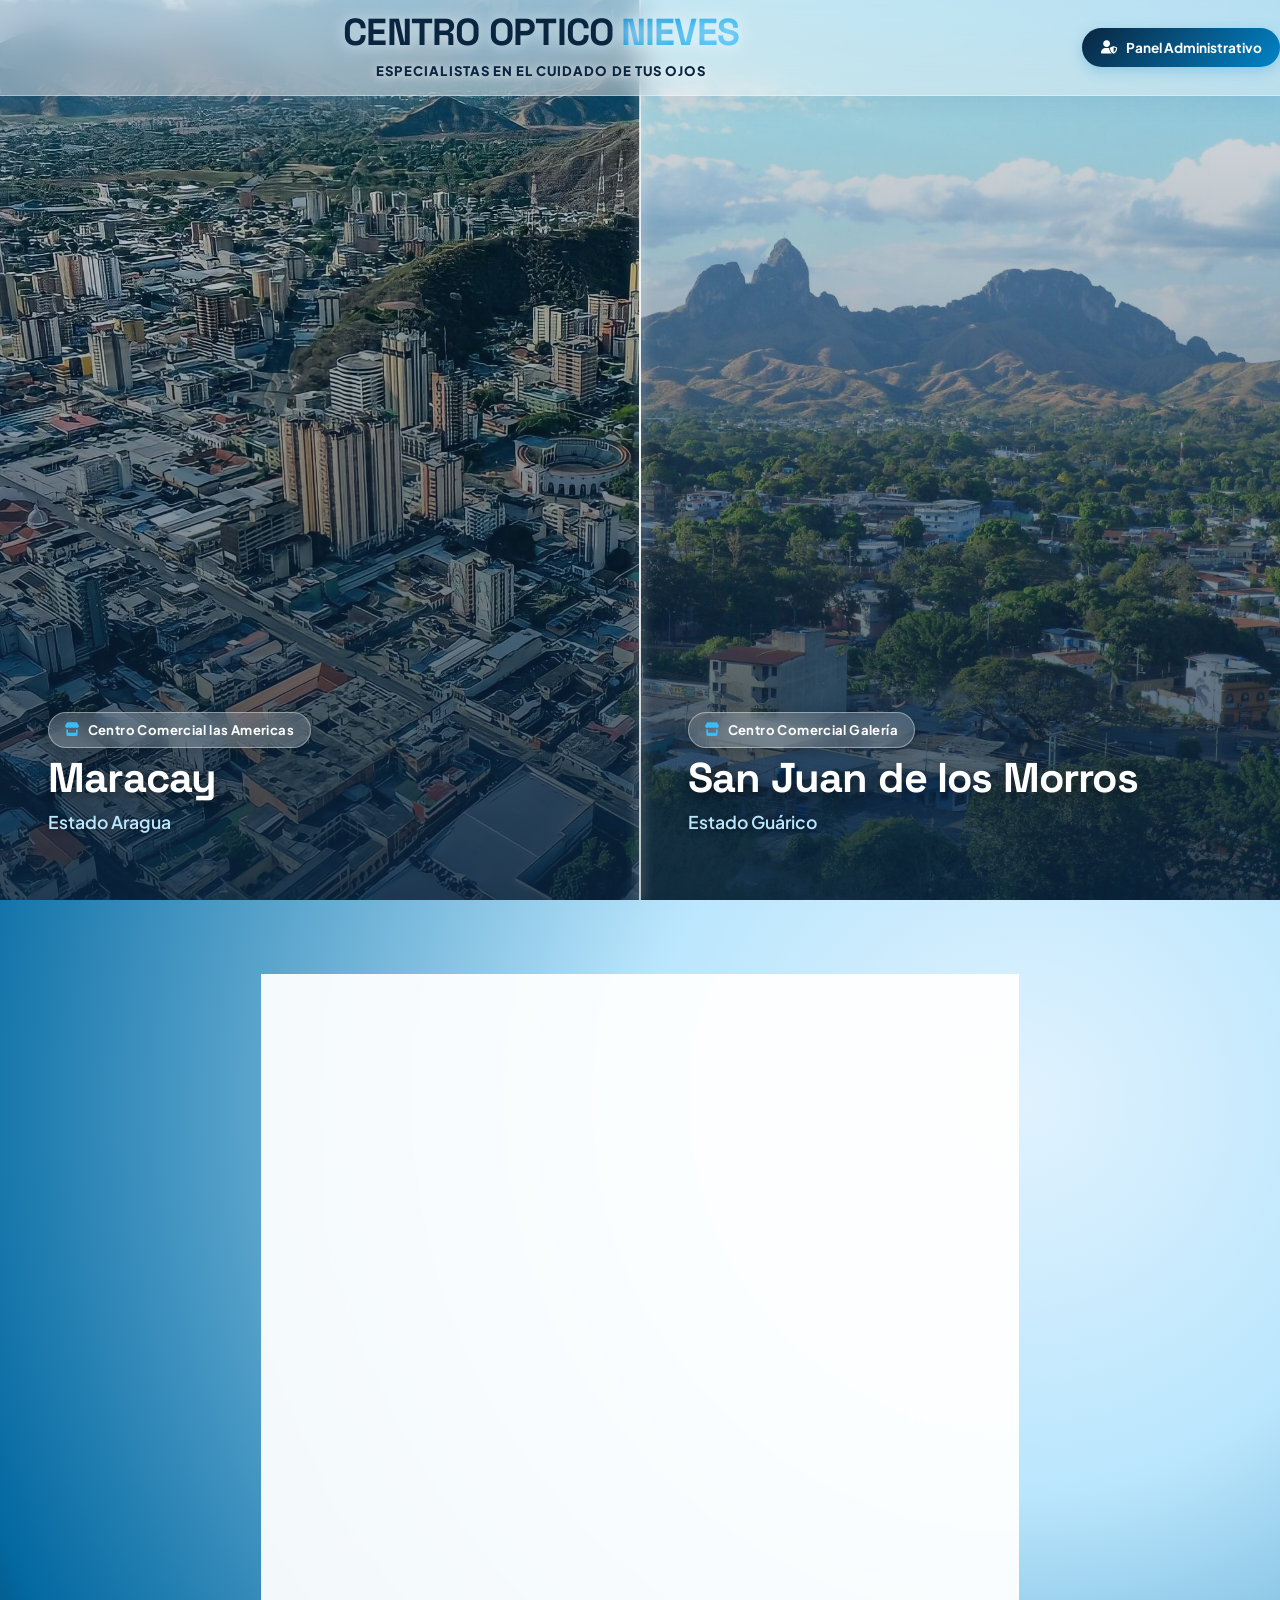
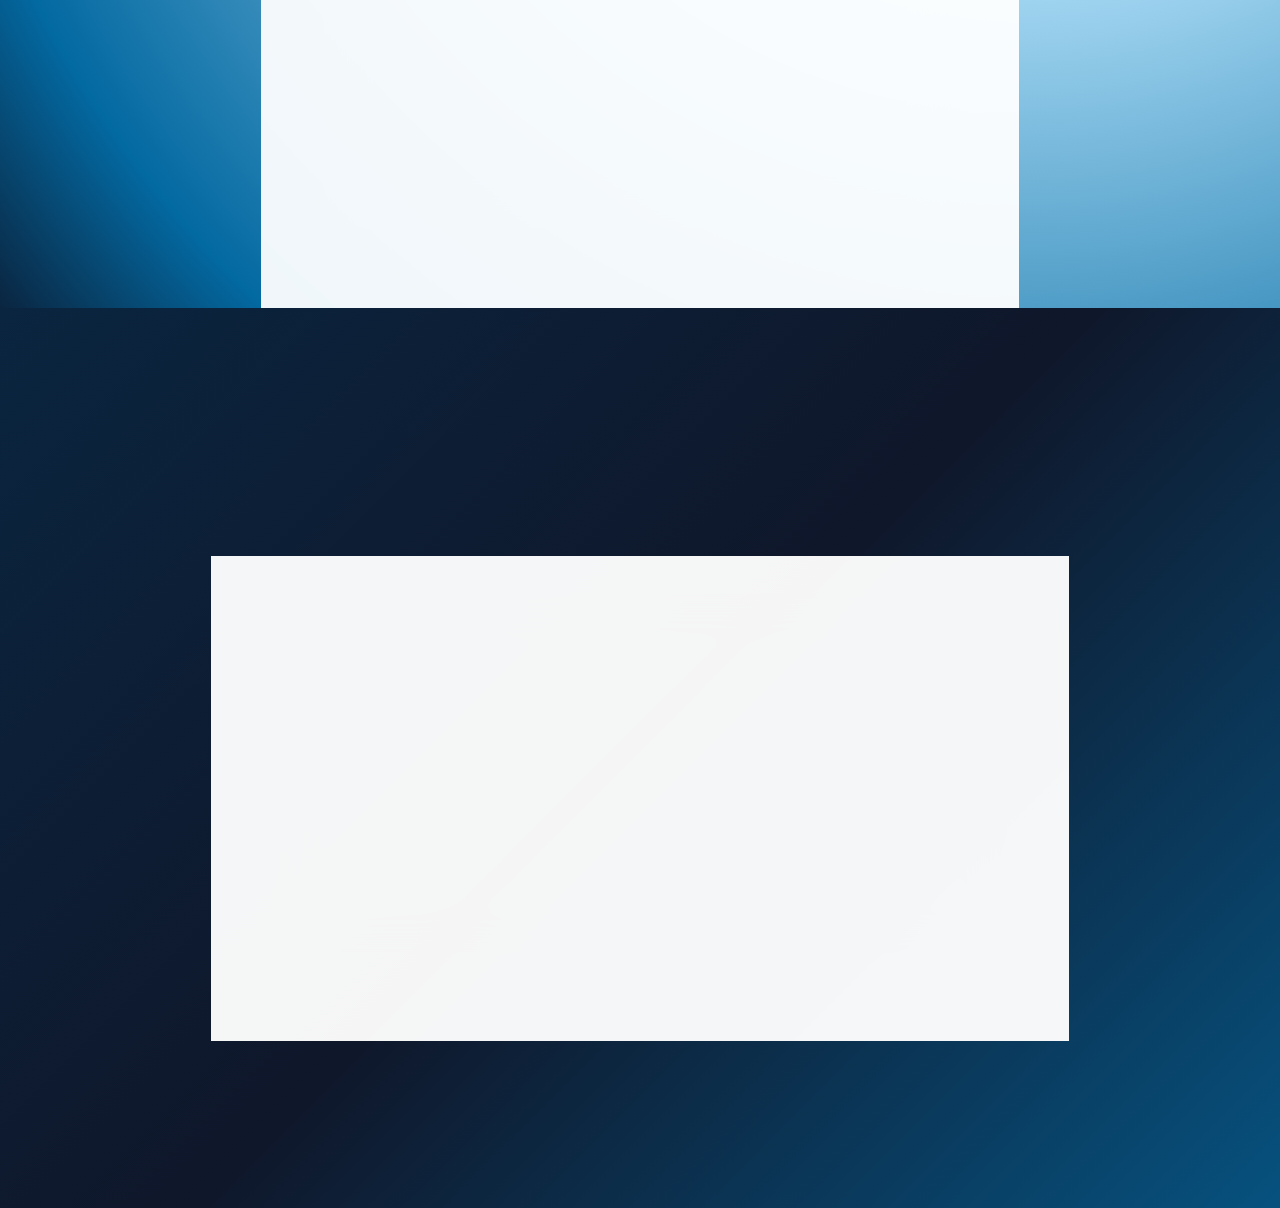
==== index.html @ d5003329 "Add files via upload" ====
<!DOCTYPE html>
<html lang="es">
<head>
    <meta charset="UTF-8">
    <meta name="viewport" content="width=device-width, initial-scale=1.0">
    <title>Centro Óptico Nieves | Especialistas en el Cuidado de tus Ojos</title>
    <!-- Favicon -->
    <link rel="icon" href="data:image/svg+xml,<svg xmlns=%22http://www.w3.org/2000/svg%22 viewBox=%220 0 24 24%22 fill=%22%230284C7%22><path d=%22M12 4.5C7 4.5 2.73 7.61 1 12c1.73 4.39 6 7.5 11 7.5s9.27-3.11 11-7.5c-1.73-4.39-6-7.5-11-7.5zM12 17c-2.76 0-5-2.24-5-5s2.24-5 5-5 5 2.24 5 5-2.24 5-5 5zm0-8c-1.66 0-3 1.34-3 3s1.34 3 3 3 3-1.34 3-3-1.34-3-3-3z%22/></svg>">
    <!-- Google Fonts: Plus Jakarta Sans & Space Grotesk -->
    <link rel="preconnect" href="https://fonts.googleapis.com">
    <link rel="preconnect" href="https://fonts.gstatic.com" crossorigin>
    <link href="https://fonts.googleapis.com/css2?family=Plus+Jakarta+Sans:wght@300;400;500;600;700;800&family=Space+Grotesk:wght@600;700&display=swap" rel="stylesheet">
    <!-- Font Awesome Icons -->
    <link rel="stylesheet" href="https://cdnjs.cloudflare.com/ajax/libs/font-awesome/6.4.0/css/all.min.css">
    <!-- Custom Styles -->
    <link rel="stylesheet" href="css/styles.css">
</head>
<body>

    <!-- ==========================================================================
         BARRA DE NAVEGACIÓN (LOGO Y ACCESO AL SISTEMA)
         ========================================================================== -->
    <header class="main-header">
        <div class="container nav-wrapper" style="display: flex; justify-content: space-between; align-items: center;">
            <a href="index.html" class="logo-brand">
                <div class="logo-text">
                    <h1 class="logo-title-friendly">CENTRO OPTICO <span class="brand-accent">NIEVES</span></h1>
                    <span class="logo-subtitle">Especialistas en el Cuidado de tus Ojos</span>
                </div>
            </a>
            <div class="nav-admin-access">
                <a href="admin.html" class="btn-admin-header" title="Ingresar al Panel de Gestión Administrativa">
                    <i class="fa-solid fa-user-shield"></i>
                    <span>Panel Administrativo</span>
                </a>
            </div>
        </div>
    </header>

    <!-- ==========================================================================
         PÁGINA 1: FONDO DUAL DE SEDES (MARACAY & SAN JUAN DE LOS MORROS)
         ========================================================================== -->
    <main class="main-content">
        <!-- ==========================================================================
             PÁGINA 1: FONDO DUAL DE SEDES (MARACAY & SAN JUAN DE LOS MORROS)
             ========================================================================== -->
        <section id="page-1" class="page-section hero-dual-section">
            <div class="dual-bg-container">
                <!-- Panel Maracay -->
                <div class="city-panel city-maracay">
                    <div class="city-bg-image" style="background-image: url('images/MRCY.jpg');"></div>
                    <div class="city-color-mood mood-maracay"></div>
                    <div class="city-overlay"></div>
                    <div class="city-info">
                        <span class="city-badge">
                            <i class="fa-solid fa-store"></i> Centro Comercial las Americas
                        </span>
                        <h2 class="city-name">Maracay</h2>
                        <span class="city-state">Estado Aragua</span>
                    </div>
                </div>

                <!-- Divisor Central (Línea pura sin icono) -->
                <div class="dual-divider">
                    <div class="divider-line"></div>
                </div>

                <!-- Panel San Juan de los Morros -->
                <div class="city-panel city-sanjuan">
                    <div class="city-bg-image" style="background-image: url('images/SJM.jpeg');"></div>
                    <div class="city-color-mood mood-sanjuan"></div>
                    <div class="city-overlay"></div>
                    <div class="city-info">
                        <span class="city-badge">
                            <i class="fa-solid fa-store"></i> Centro Comercial Galería
                        </span>
                        <h2 class="city-name">San Juan de los Morros</h2>
                        <span class="city-state">Estado Guárico</span>
                    </div>
                </div>
            </div>
        </section>

        <!-- ==========================================================================
             PÁGINA 2: CASILLA PARA AGENDAR CITA (ARAGUA & GUÁRICO)
             ========================================================================== -->
        <section id="page-2" class="page-section booking-page-section">
            <div class="container booking-container">
                <div class="booking-card-modern">
                    <div class="booking-card-header">
                        <span class="badge-tag badge-blue">
                            <i class="fa-solid fa-calendar-check"></i> Cita oftalmológica
                        </span>
                        <h2>Agenda tu Cita en el centro el Óptico Nieves</h2>
                        <p>Complete sus datos para registrar su atención personalizada.</p>
                    </div>

                    <form id="simpleBookingForm" class="simple-booking-form">
                        <div class="form-grid-simple">
                            <!-- Nombre y Apellido -->
                            <div class="form-group-item">
                                <label for="fullName" class="form-label">
                                    Nombre y Apellido
                                </label>
                                <input type="text" id="fullName" name="fullName" class="form-control-simple" placeholder="Ej: Carlos Mendoza" required>
                            </div>

                            <!-- Cédula de Identidad -->
                            <div class="form-group-item">
                                <label for="idNumber" class="form-label">
                                    Cédula de Identidad
                                </label>
                                <div class="input-cedula-wrapper">
                                    <select id="idPrefix" name="idPrefix" class="form-select-prefix">
                                        <option value="V-">V-</option>
                                        <option value="E-">E-</option>
                                    </select>
                                    <input type="text" id="idNumber" name="idNumber" class="form-control-simple" placeholder="Ej: 21.345.678" required>
                                </div>
                            </div>

                            <!-- Teléfono / WhatsApp -->
                            <div class="form-group-item">
                                <label for="phoneNumber" class="form-label">
                                    Número Telefónico / WhatsApp
                                </label>
                                <input type="tel" id="phoneNumber" name="phoneNumber" class="form-control-simple" placeholder="Ej: 0412-1234567" required>
                            </div>

                            <!-- Estado (Solo Aragua y Guárico) -->
                            <div class="form-group-item">
                                <label for="stateSelectSimple" class="form-label">
                                    Estado
                                </label>
                                <select id="stateSelectSimple" name="state" class="form-select-simple" required>
                                    <option value="" disabled selected>-- Seleccione el Estado --</option>
                                    <option value="Aragua">Aragua (CC Las Américas - Maracay)</option>
                                    <option value="Guarico">Guárico (CC Galería - San Juan de los Morros)</option>
                                </select>
                            </div>

                            <!-- Botón de Envío -->
                            <div class="form-group-full" style="margin-top: 1rem; text-align: center;">
                                <button type="submit" class="btn btn-booking-submit">
                                    Confirmar Cita
                                </button>
                            </div>
                        </div>
                    </form>
                </div>
            </div>
        </section>

        <!-- ==========================================================================
             PÁGINA 3: CONSULTA Y RASTREO DE ESTATUS DE LENTES
             ========================================================================== -->
        <section id="page-3" class="page-section tracker-page-section">
            <div class="container tracker-container">
                <div class="tracker-card-modern">
                    <div class="tracker-card-header">
                        <span class="badge-tag badge-blue">
                            <i class="fa-solid fa-glasses"></i> Laboratorio Óptico
                        </span>
                        <h2>Estatus de tus Lentes</h2>
                        <p>Ingresa tu número de cédula para consultar en tiempo real la fase de elaboración técnica y fecha de retiro en tienda.</p>
                    </div>

                    <form id="lensTrackerForm" class="lens-tracker-form">
                        <div class="tracker-search-bar">
                            <div class="input-cedula-wrapper" style="flex: 1;">
                                <select id="searchCedulaPrefix" class="form-select-prefix">
                                    <option value="V-">V-</option>
                                    <option value="E-">E-</option>
                                </select>
                                <input type="text" id="searchCedulaNumber" class="form-control-simple" placeholder="Número de Cédula (Ej: 19.452.880)" required>
                            </div>
                            <button type="submit" class="btn btn-tracker-submit">
                                <i class="fa-solid fa-magnifying-glass"></i> Consultar Estatus
                            </button>
                        </div>
                    </form>

                    <!-- Resultado de la Búsqueda -->
                    <div id="trackerResultBox" class="tracker-result-box" style="display: none;">
                        <!-- Contenido dinámico renderizado por JS -->
                    </div>
                </div>
            </div>
        </section>
    </main>

    <!-- Scripts -->
    <script src="js/venezuela-data.js"></script>
    <script src="js/products-data.js"></script>
    <script src="js/storage.js"></script>
    <script src="js/main.js"></script>
</body>
</html>
---- css/styles.css ----
/* ==========================================================================
   ÓPTICA NIEVE - SISTEMA INTEGRAL DE GESTIÓN Y AGENDAMIENTO
   Paleta: Blanco (#FFFFFF), Azul Oscuro (#0A2540), Azul Claro (#0284C7 / #38BDF8)
   ========================================================================== */

@import url('https://fonts.googleapis.com/css2?family=Plus+Jakarta+Sans:ital,wght@0,300;0,400;0,500;0,600;0,700;0,800;1,400&family=Space+Grotesk:wght@600;700&display=swap');

:root {
    /* Paleta Principal Solicitada */
    --color-primary-dark: #0A2540;     /* Azul Oscuro Principal */
    --color-primary-navy: #0F172A;     /* Navy Profundo */
    --color-primary-blue: #0284C7;     /* Azul Óptico / Corporativo */
    --color-primary-light: #38BDF8;    /* Azul Claro Acento */
    --color-sky-tint: #E0F2FE;         /* Azul Claro Fondo Suave */
    --color-sky-subtle: #F0F9FF;       /* Blanco Azulado */
    
    /* Neutros */
    --color-white: #FFFFFF;
    --color-gray-50: #F8FAFC;
    --color-gray-100: #F1F5F9;
    --color-gray-200: #E2E8F0;
    --color-gray-300: #CBD5E1;
    --color-gray-500: #64748B;
    --color-gray-700: #334155;
    --color-gray-900: #0F172A;
    
    /* Estados y Contabilidad */
    --color-success: #10B981;
    --color-success-bg: #ECFDF5;
    --color-warning: #F59E0B;
    --color-warning-bg: #FFFBEB;
    --color-danger: #EF4444;
    --color-danger-bg: #FEF2F2;
    --color-info: #0284C7;

    /* Sombras & Efectos */
    --shadow-sm: 0 1px 2px 0 rgba(10, 37, 64, 0.05);
    --shadow-md: 0 4px 12px -1px rgba(10, 37, 64, 0.08), 0 2px 4px -1px rgba(10, 37, 64, 0.04);
    --shadow-lg: 0 12px 30px -4px rgba(10, 37, 64, 0.12), 0 4px 12px -2px rgba(10, 37, 64, 0.06);
    --shadow-xl: 0 20px 45px -8px rgba(10, 37, 64, 0.18);
    --shadow-glow: 0 0 25px rgba(56, 189, 248, 0.35);

    /* Bordes y Transiciones */
    --radius-sm: 8px;
    --radius-md: 14px;
    --radius-lg: 20px;
    --radius-full: 9999px;
    --transition: all 0.25s cubic-bezier(0.4, 0, 0.2, 1);
}

/* Reset y Base */
*, *::before, *::after {
    box-sizing: border-box;
    margin: 0;
    padding: 0;
}

html {
    scroll-behavior: smooth;
    font-size: 16px;
}

body {
    font-family: 'Plus Jakarta Sans', sans-serif;
    background-color: var(--color-gray-50);
    color: var(--color-gray-900);
    line-height: 1.6;
    overflow-x: hidden;
    -webkit-font-smoothing: antialiased;
}

h1, h2, h3, h4, .brand-font {
    font-family: 'Plus Jakarta Sans', sans-serif;
    color: var(--color-primary-dark);
    font-weight: 700;
    letter-spacing: -0.02em;
}

/* ==========================================================================
   UTILIDADES & COMPONENTES REUTILIZABLES
   ========================================================================== */
.container {
    width: 100%;
    max-width: 1280px;
    margin: 0 auto;
    padding: 0 1.5rem;
}

.text-gradient {
    background: linear-gradient(135deg, var(--color-primary-dark) 0%, var(--color-primary-blue) 60%, var(--color-primary-light) 100%);
    -webkit-background-clip: text;
    -webkit-text-fill-color: transparent;
}

.badge-tag {
    display: inline-flex;
    align-items: center;
    gap: 0.35rem;
    padding: 0.35rem 0.85rem;
    border-radius: var(--radius-full);
    font-size: 0.8rem;
    font-weight: 600;
    text-transform: uppercase;
    letter-spacing: 0.04em;
}

.badge-blue {
    background-color: var(--color-sky-tint);
    color: var(--color-primary-blue);
    border: 1px solid rgba(56, 189, 248, 0.3);
}

.badge-success {
    background-color: var(--color-success-bg);
    color: var(--color-success);
    border: 1px solid rgba(16, 185, 129, 0.3);
}

.badge-warning {
    background-color: var(--color-warning-bg);
    color: var(--color-warning);
    border: 1px solid rgba(245, 158, 11, 0.3);
}

.badge-danger {
    background-color: var(--color-danger-bg);
    color: var(--color-danger);
    border: 1px solid rgba(239, 68, 68, 0.3);
}

.badge-dark {
    background-color: var(--color-primary-dark);
    color: var(--color-white);
}

/* Botones */
.btn {
    display: inline-flex;
    align-items: center;
    justify-content: center;
    gap: 0.5rem;
    padding: 0.85rem 1.6rem;
    font-size: 0.95rem;
    font-weight: 600;
    border-radius: var(--radius-md);
    border: none;
    cursor: pointer;
    transition: var(--transition);
    text-decoration: none;
    line-height: 1;
}

.btn-primary {
    background: linear-gradient(135deg, var(--color-primary-dark) 0%, var(--color-primary-blue) 100%);
    color: var(--color-white);
    box-shadow: 0 4px 15px rgba(2, 132, 199, 0.3);
}

.btn-primary:hover {
    background: linear-gradient(135deg, #071a2e 0%, #0369a1 100%);
    transform: translateY(-2px);
    box-shadow: 0 8px 20px rgba(2, 132, 199, 0.4);
}

.btn-light-blue {
    background-color: var(--color-primary-light);
    color: var(--color-primary-dark);
    font-weight: 700;
    box-shadow: 0 4px 15px rgba(56, 189, 248, 0.3);
}

.btn-light-blue:hover {
    background-color: #7dd3fc;
    transform: translateY(-2px);
}

.btn-outline {
    background: transparent;
    border: 2px solid var(--color-primary-blue);
    color: var(--color-primary-blue);
}

.btn-outline:hover {
    background-color: var(--color-sky-tint);
    border-color: var(--color-primary-blue);
}

.btn-outline-white {
    background: rgba(255, 255, 255, 0.1);
    backdrop-filter: blur(8px);
    border: 1.5px solid rgba(255, 255, 255, 0.4);
    color: var(--color-white);
}

.btn-outline-white:hover {
    background: rgba(255, 255, 255, 0.25);
    border-color: var(--color-white);
}

.btn-sm {
    padding: 0.5rem 0.9rem;
    font-size: 0.85rem;
    border-radius: var(--radius-sm);
}

.btn-success {
    background-color: var(--color-success);
    color: var(--color-white);
}
.btn-success:hover { background-color: #059669; }

/* ==========================================================================
   BARRA DE NAVEGACIÓN (HEADER)
   ========================================================================== */
/* ==========================================================================
   BARRA DE NAVEGACIÓN TRASLÚCIDA / CRISTAL FLOTANTE
   ========================================================================== */
.main-header {
    position: fixed;
    top: 0;
    left: 0;
    width: 100%;
    z-index: 1000;
    background: rgba(255, 255, 255, 0.42);
    backdrop-filter: blur(16px);
    -webkit-backdrop-filter: blur(16px);
    border-bottom: 1px solid rgba(255, 255, 255, 0.35);
    box-shadow: 0 4px 25px rgba(10, 37, 64, 0.08);
    transition: var(--transition);
}

.nav-wrapper {
    display: flex;
    align-items: center;
    justify-content: center;
    min-height: 95px;
    height: auto;
    padding: 0.85rem 0;
    text-align: center;
}

.logo-brand {
    display: inline-flex;
    flex-direction: column;
    align-items: center;
    justify-content: center;
    text-decoration: none;
    margin: 0 auto;
    transition: transform 0.2s ease;
}

.logo-brand:hover {
    transform: translateY(-1px);
}

.logo-text {
    display: flex;
    flex-direction: column;
    align-items: center;
    text-align: center;
    gap: 0.35rem;
}

.logo-text h1 {
    font-size: 1.45rem;
    font-weight: 800;
    color: var(--color-primary-dark);
    line-height: 1.1;
    margin: 0;
    letter-spacing: -0.03em;
    text-align: center;
}

.logo-text h1.logo-title-friendly {
    font-family: 'Space Grotesk', 'Plus Jakarta Sans', sans-serif;
    font-weight: 800;
    font-size: 2.35rem;
    color: #0A2540;
    letter-spacing: -0.02em;
    line-height: 1;
    text-align: center;
    display: flex;
    align-items: center;
    justify-content: center;
    gap: 0.45rem;
    text-shadow: 0 1px 15px rgba(255, 255, 255, 0.8);
}

.logo-text h1.logo-title-friendly .brand-accent {
    background: linear-gradient(135deg, #0284C7 0%, #0ea5e9 50%, #38bdf8 100%);
    -webkit-background-clip: text;
    -webkit-text-fill-color: transparent;
    font-weight: 900;
}

.logo-subtitle {
    display: inline-flex;
    align-items: center;
    justify-content: center;
    color: var(--color-primary-dark);
    font-size: 0.82rem;
    font-weight: 800;
    letter-spacing: 0.08em;
    text-transform: uppercase;
    margin-top: 0.15rem;
    text-shadow: 0 1px 8px rgba(255, 255, 255, 0.9);
}

/* ==========================================================================
   PÁGINAS A PANTALLA COMPLETA & SECCIÓN 1 DUAL BACKGROUND (MRCY + SJM)
   ========================================================================== */
.main-content {
    width: 100%;
    overflow-x: hidden;
}

.page-section {
    position: relative;
    width: 100%;
    min-height: 100vh;
    display: flex;
    flex-direction: column;
    overflow: hidden;
}

.hero-dual-section {
    position: relative;
    background-color: var(--color-primary-dark);
    height: 100vh;
    min-height: 600px;
}

.dual-bg-container {
    display: grid;
    grid-template-columns: 1fr 1fr;
    width: 100%;
    height: 100%;
    position: relative;
}

.city-panel {
    position: relative;
    height: 100%;
    overflow: hidden;
    display: flex;
    flex-direction: column;
    justify-content: flex-end;
    padding: 4rem 3rem;
    cursor: pointer;
    transition: transform 0.4s ease, filter 0.4s ease;
}

.city-bg-image {
    position: absolute;
    top: 0;
    left: 0;
    width: 100%;
    height: 100%;
    background-size: cover;
    background-position: center;
    transition: transform 0.7s cubic-bezier(0.2, 0.8, 0.2, 1);
    z-index: 1;
}

.city-panel:hover .city-bg-image {
    transform: scale(1.06);
}

/* Capa de atmósfera de color cambiante (Gris, Naranja, Café, Azul cielo, Noche) */
.city-color-mood {
    position: absolute;
    top: 0;
    left: 0;
    width: 100%;
    height: 100%;
    z-index: 2;
    mix-blend-mode: overlay;
    pointer-events: none;
    transition: background 1.5s ease;
}

.mood-maracay {
    animation: moodShiftMaracay 25s infinite ease-in-out;
}

.mood-sanjuan {
    animation: moodShiftSanJuan 25s infinite ease-in-out;
}

@keyframes moodShiftMaracay {
    0%, 100% {
        background: radial-gradient(circle, rgba(148, 163, 184, 0.45) 0%, rgba(51, 65, 85, 0.65) 100%); /* Gris Cinematográfico */
        filter: grayscale(35%) contrast(1.15);
    }
    20% {
        background: radial-gradient(circle, rgba(251, 146, 60, 0.5) 0%, rgba(194, 65, 12, 0.7) 100%); /* Naranja Atardecer */
        filter: saturate(1.4) brightness(1.05);
    }
    40% {
        background: radial-gradient(circle, rgba(180, 83, 9, 0.45) 0%, rgba(120, 53, 15, 0.7) 100%); /* Café Vintage */
        filter: sepia(40%) contrast(1.1);
    }
    60% {
        background: radial-gradient(circle, rgba(56, 189, 248, 0.45) 0%, rgba(2, 132, 199, 0.65) 100%); /* Azul Cielo */
        filter: saturate(1.3) brightness(1.1);
    }
    80% {
        background: radial-gradient(circle, rgba(99, 102, 241, 0.4) 0%, rgba(15, 23, 42, 0.8) 100%); /* Noche Estrellada */
        filter: contrast(1.2) brightness(0.9);
    }
}

@keyframes moodShiftSanJuan {
    0%, 100% {
        background: radial-gradient(circle, rgba(251, 146, 60, 0.5) 0%, rgba(194, 65, 12, 0.7) 100%); /* Naranja Atardecer */
        filter: saturate(1.4) brightness(1.05);
    }
    20% {
        background: radial-gradient(circle, rgba(180, 83, 9, 0.45) 0%, rgba(120, 53, 15, 0.7) 100%); /* Café Vintage */
        filter: sepia(40%) contrast(1.1);
    }
    40% {
        background: radial-gradient(circle, rgba(56, 189, 248, 0.45) 0%, rgba(2, 132, 199, 0.65) 100%); /* Azul Cielo */
        filter: saturate(1.3) brightness(1.1);
    }
    60% {
        background: radial-gradient(circle, rgba(99, 102, 241, 0.4) 0%, rgba(15, 23, 42, 0.8) 100%); /* Noche Estrellada */
        filter: contrast(1.2) brightness(0.9);
    }
    80% {
        background: radial-gradient(circle, rgba(148, 163, 184, 0.45) 0%, rgba(51, 65, 85, 0.65) 100%); /* Gris Cinematográfico */
        filter: grayscale(35%) contrast(1.15);
    }
}

.city-overlay {
    position: absolute;
    top: 0;
    left: 0;
    width: 100%;
    height: 100%;
    background: linear-gradient(180deg, rgba(10, 37, 64, 0.1) 0%, rgba(10, 37, 64, 0.4) 45%, rgba(10, 37, 64, 0.82) 100%);
    z-index: 3;
    transition: background 0.3s ease;
}

.city-panel:hover .city-overlay {
    background: linear-gradient(180deg, rgba(10, 37, 64, 0.04) 0%, rgba(10, 37, 64, 0.3) 40%, rgba(10, 37, 64, 0.75) 100%);
}

.city-info {
    position: relative;
    z-index: 4;
    display: flex;
    flex-direction: column;
    gap: 0.45rem;
    color: var(--color-white);
    transform: translateY(0);
    transition: transform 0.3s ease;
}

.city-panel:hover .city-info {
    transform: translateY(-5px);
}

.city-badge {
    align-self: flex-start;
    display: inline-flex;
    align-items: center;
    gap: 0.45rem;
    background: rgba(255, 255, 255, 0.2);
    backdrop-filter: blur(10px);
    -webkit-backdrop-filter: blur(10px);
    border: 1px solid rgba(255, 255, 255, 0.4);
    color: #FFFFFF;
    padding: 0.4rem 1rem;
    border-radius: 9999px;
    font-size: 0.82rem;
    font-weight: 700;
    letter-spacing: 0.03em;
    box-shadow: 0 4px 15px rgba(0, 0, 0, 0.2);
}

.city-badge i {
    color: #38BDF8;
}

.city-name {
    font-family: 'Space Grotesk', 'Plus Jakarta Sans', sans-serif;
    font-size: 2.6rem;
    font-weight: 800;
    color: #FFFFFF;
    line-height: 1.1;
    text-shadow: 0 3px 12px rgba(0, 0, 0, 0.5);
    letter-spacing: -0.02em;
}

.city-state {
    font-size: 1.1rem;
    font-weight: 600;
    color: #BAE6FD;
    text-shadow: 0 2px 6px rgba(0, 0, 0, 0.4);
}

/* Divisor Central en Desktop (Línea translúcida pura) */
.dual-divider {
    position: absolute;
    top: 0;
    bottom: 0;
    left: 50%;
    transform: translateX(-50%);
    z-index: 10;
    display: flex;
    flex-direction: column;
    align-items: center;
    justify-content: center;
    pointer-events: none;
    width: 2px;
}

.divider-line {
    width: 2px;
    height: 100%;
    background: linear-gradient(180deg, rgba(255, 255, 255, 0.7) 0%, rgba(255, 255, 255, 0.95) 50%, rgba(255, 255, 255, 0.7) 100%);
    box-shadow: 0 0 12px rgba(255, 255, 255, 0.8);
}

/* ==========================================================================
   PÁGINA 2: SECCIÓN CASILLA PARA AGENDAR CITAS
   ========================================================================== */
.booking-page-section {
    position: relative;
    min-height: 100vh;
    padding: 7rem 1.5rem 5rem;
    display: flex;
    align-items: center;
    justify-content: center;
    background: radial-gradient(circle at 80% 20%, #E0F2FE 0%, #BAE6FD 30%, #0369A1 85%, #0A2540 100%);
    overflow: hidden;
}

.booking-container {
    width: 100%;
    max-width: 680px;
    margin: 0 auto;
    position: relative;
    z-index: 2;
}

.booking-card-modern {
    background: rgba(255, 255, 255, 0.94);
    backdrop-filter: blur(20px);
    -webkit-backdrop-filter: blur(20px);
    border-radius: 28px;
    padding: 3rem 2.5rem;
    box-shadow: 0 25px 50px -12px rgba(10, 37, 64, 0.35), 0 0 0 1px rgba(255, 255, 255, 0.8) inset;
    transition: transform 0.3s ease, box-shadow 0.3s ease;
}

.booking-card-header {
    text-align: center;
    margin-bottom: 2rem;
}

.booking-card-header h2 {
    font-family: 'Space Grotesk', 'Plus Jakarta Sans', sans-serif;
    font-size: 2rem;
    font-weight: 800;
    color: var(--color-primary-dark);
    margin-top: 0.75rem;
    margin-bottom: 0.5rem;
    letter-spacing: -0.02em;
}

.booking-card-header p {
    color: var(--color-gray-500);
    font-size: 0.95rem;
}

.form-grid-simple {
    display: flex;
    flex-direction: column;
    gap: 1.25rem;
}

.form-group-item {
    display: flex;
    flex-direction: column;
    gap: 0.4rem;
}

.form-label {
    font-size: 0.9rem;
    font-weight: 700;
    color: var(--color-primary-dark);
}

.form-label .req {
    color: var(--color-danger);
}

.form-control-simple, .form-select-simple {
    width: 100%;
    padding: 0.95rem 1.2rem;
    font-size: 0.95rem;
    font-family: inherit;
    color: var(--color-gray-900);
    background: var(--color-white);
    border: 1.5px solid var(--color-gray-200);
    border-radius: var(--radius-md);
    transition: var(--transition);
    outline: none;
}

.form-control-simple:focus, .form-select-simple:focus {
    border-color: var(--color-primary-blue);
    box-shadow: 0 0 0 4px rgba(2, 132, 199, 0.15);
    background: #FFFFFF;
}

.input-cedula-wrapper {
    display: flex;
    gap: 0.5rem;
}

.form-select-prefix {
    width: 90px;
    padding: 0.95rem 0.75rem;
    font-size: 0.95rem;
    font-weight: 700;
    font-family: inherit;
    color: var(--color-primary-dark);
    background: var(--color-gray-100);
    border: 1.5px solid var(--color-gray-200);
    border-radius: var(--radius-md);
    outline: none;
    cursor: pointer;
}

.btn-booking-submit {
    width: 100%;
    padding: 1.1rem;
    font-size: 1.05rem;
    font-weight: 800;
    color: #FFFFFF;
    background: linear-gradient(135deg, var(--color-primary-dark) 0%, var(--color-primary-blue) 100%);
    border: none;
    border-radius: var(--radius-md);
    cursor: pointer;
    box-shadow: 0 10px 25px -5px rgba(2, 132, 199, 0.4);
    transition: var(--transition);
    display: inline-flex;
    align-items: center;
    justify-content: center;
    gap: 0.6rem;
}

.btn-booking-submit:hover {
    background: linear-gradient(135deg, #071a2e 0%, #0369a1 100%);
    transform: translateY(-2px);
    box-shadow: 0 15px 30px -5px rgba(2, 132, 199, 0.5);
}

/* ==========================================================================
   PÁGINA 3: SECCIÓN DE RASTREO Y ESTATUS DE LENTES
   ========================================================================== */
.tracker-page-section {
    position: relative;
    min-height: 100vh;
    padding: 7rem 1.5rem 5rem;
    display: flex;
    align-items: center;
    justify-content: center;
    background: linear-gradient(135deg, #0A2540 0%, #0F172A 50%, #0369A1 120%);
    overflow: hidden;
}

.tracker-container {
    width: 100%;
    max-width: 780px;
    margin: 0 auto;
    position: relative;
    z-index: 2;
}

.tracker-card-modern {
    background: rgba(255, 255, 255, 0.96);
    backdrop-filter: blur(20px);
    -webkit-backdrop-filter: blur(20px);
    border-radius: 28px;
    padding: 3rem 2.5rem;
    box-shadow: 0 25px 50px -12px rgba(0, 0, 0, 0.4), 0 0 0 1px rgba(255, 255, 255, 0.9) inset;
}

.tracker-card-header {
    text-align: center;
    margin-bottom: 2rem;
}

.tracker-card-header h2 {
    font-family: 'Space Grotesk', 'Plus Jakarta Sans', sans-serif;
    font-size: 2rem;
    font-weight: 800;
    color: var(--color-primary-dark);
    margin-top: 0.75rem;
    margin-bottom: 0.5rem;
    letter-spacing: -0.02em;
}

.tracker-card-header p {
    color: var(--color-gray-500);
    font-size: 0.95rem;
    max-width: 580px;
    margin: 0 auto;
}

.tracker-search-bar {
    display: flex;
    gap: 0.75rem;
    margin-bottom: 1.5rem;
}

.btn-tracker-submit {
    padding: 0.95rem 1.75rem;
    font-size: 0.95rem;
    font-weight: 700;
    color: #FFFFFF;
    background: linear-gradient(135deg, var(--color-primary-dark) 0%, var(--color-primary-blue) 100%);
    border: none;
    border-radius: var(--radius-md);
    cursor: pointer;
    white-space: nowrap;
    display: inline-flex;
    align-items: center;
    gap: 0.5rem;
    transition: var(--transition);
}

.btn-tracker-submit:hover {
    background: linear-gradient(135deg, #071a2e 0%, #0369a1 100%);
    transform: translateY(-2px);
    box-shadow: 0 8px 20px rgba(2, 132, 199, 0.35);
}

.tracker-result-box {
    margin-top: 2rem;
    padding-top: 2rem;
    border-top: 1px solid var(--color-gray-200);
}

.tracker-patient-summary {
    background: var(--color-sky-subtle);
    border: 1px solid var(--color-sky-tint);
    border-radius: var(--radius-md);
    padding: 1.25rem 1.5rem;
    margin-bottom: 2rem;
    display: flex;
    justify-content: space-between;
    align-items: center;
    flex-wrap: wrap;
    gap: 1rem;
}

.tracker-patient-name {
    font-size: 1.2rem;
    font-weight: 800;
    color: var(--color-primary-dark);
}

.tracker-patient-details {
    font-size: 0.85rem;
    color: var(--color-gray-600);
    display: flex;
    gap: 1rem;
    flex-wrap: wrap;
}

.tracker-timeline {
    display: flex;
    flex-direction: column;
    gap: 1.5rem;
    position: relative;
    padding-left: 2rem;
}

.tracker-timeline::before {
    content: '';
    position: absolute;
    top: 15px;
    bottom: 15px;
    left: 17px;
    width: 3px;
    background: var(--color-gray-200);
}

.timeline-step {
    display: flex;
    align-items: flex-start;
    gap: 1.25rem;
    position: relative;
}

.step-node {
    width: 36px;
    height: 36px;
    border-radius: 50%;
    background: var(--color-gray-200);
    color: var(--color-gray-500);
    display: flex;
    align-items: center;
    justify-content: center;
    font-size: 0.95rem;
    font-weight: 800;
    position: relative;
    z-index: 2;
    margin-left: -2rem;
    flex-shrink: 0;
    transition: all 0.3s ease;
}

.timeline-step.completed .step-node {
    background: var(--color-success);
    color: #FFFFFF;
    box-shadow: 0 0 15px rgba(16, 185, 129, 0.4);
}

.timeline-step.active .step-node {
    background: var(--color-primary-blue);
    color: #FFFFFF;
    box-shadow: 0 0 15px rgba(2, 132, 199, 0.5);
    animation: pulseNode 2s infinite;
}

@keyframes pulseNode {
    0%, 100% { transform: scale(1); }
    50% { transform: scale(1.1); }
}

.step-content {
    flex: 1;
    background: #FFFFFF;
    border: 1px solid var(--color-gray-200);
    border-radius: var(--radius-md);
    padding: 1rem 1.25rem;
    box-shadow: var(--shadow-sm);
}

.timeline-step.active .step-content {
    border-color: var(--color-primary-blue);
    background: #F0F9FF;
}

.step-title-row {
    display: flex;
    justify-content: space-between;
    align-items: center;
    margin-bottom: 0.35rem;
}

.step-title {
    font-size: 1rem;
    font-weight: 700;
    color: var(--color-primary-dark);
}

.step-badge {
    font-size: 0.72rem;
    font-weight: 700;
    padding: 0.2rem 0.6rem;
    border-radius: 9999px;
}

.step-badge.done {
    background: #ECFDF5;
    color: #059669;
}

.step-badge.process {
    background: #E0F2FE;
    color: #0284C7;
}

.step-badge.pending {
    background: #F1F5F9;
    color: #64748B;
}

.step-desc {
    font-size: 0.85rem;
    color: var(--color-gray-600);
    margin: 0;
}

.step-date-note {
    font-size: 0.8rem;
    font-weight: 700;
    color: var(--color-primary-blue);
    margin-top: 0.35rem;
}

/* ==========================================================================
   RESPONSIVIDAD PARA DISPOSITIVOS MÓVILES (< 768px)
   ========================================================================== */
@media (max-width: 768px) {
    .nav-wrapper {
        min-height: 80px;
        padding: 0.6rem 0;
    }

    .logo-text h1.logo-title-friendly {
        font-size: 1.7rem;
    }

    .logo-subtitle {
        font-size: 0.7rem;
    }

    .hero-dual-section {
        height: 100vh;
        min-height: 560px;
    }

    .dual-bg-container {
        grid-template-columns: 1fr;
        grid-template-rows: 1fr 1fr;
        height: 100%;
    }

    .city-panel {
        padding: 2.5rem 1.5rem 1.5rem;
    }

    .city-name {
        font-size: 1.65rem;
    }

    .city-state {
        font-size: 0.9rem;
    }

    .dual-divider {
        top: 50%;
        left: 0;
        right: 0;
        bottom: auto;
        transform: translateY(-50%);
        flex-direction: row;
        width: 100%;
        height: 2px;
    }

    .divider-line {
        width: 100%;
        height: 2px;
        background: linear-gradient(90deg, rgba(255, 255, 255, 0.7) 0%, rgba(255, 255, 255, 1) 50%, rgba(255, 255, 255, 0.7) 100%);
        box-shadow: 0 0 10px rgba(255, 255, 255, 0.8);
    }

    .booking-page-section {
        padding: 6rem 1rem 3rem;
    }

    .booking-card-modern {
        padding: 2rem 1.5rem;
        border-radius: 20px;
    }

    .booking-card-header h2 {
        font-size: 1.6rem;
    }
}



.nav-menu {
    display: flex;
    align-items: center;
    gap: 2rem;
    list-style: none;
}

.nav-link {
    text-decoration: none;
    color: var(--color-gray-700);
    font-weight: 600;
    font-size: 0.95rem;
    transition: var(--transition);
    position: relative;
    padding: 0.3rem 0;
}

.nav-link:hover, .nav-link.active {
    color: var(--color-primary-blue);
}

.nav-link::after {
    content: '';
    position: absolute;
    bottom: 0;
    left: 0;
    width: 0%;
    height: 2px;
    background-color: var(--color-primary-blue);
    transition: var(--transition);
}

.nav-link:hover::after, .nav-link.active::after {
    width: 100%;
}

.nav-actions {
    display: flex;
    align-items: center;
    gap: 1rem;
}

/* ==========================================================================
   HERO SECTION
   ========================================================================== */
.hero-section {
    position: relative;
    padding: 5rem 0 6rem;
    background: linear-gradient(180deg, #FFFFFF 0%, var(--color-sky-subtle) 100%);
    overflow: hidden;
}

.hero-glow-1 {
    position: absolute;
    top: -100px;
    right: -50px;
    width: 500px;
    height: 500px;
    border-radius: 50%;
    background: radial-gradient(circle, rgba(56, 189, 248, 0.2) 0%, rgba(255, 255, 255, 0) 70%);
    filter: blur(50px);
    z-index: 0;
}

.hero-glow-2 {
    position: absolute;
    bottom: -100px;
    left: -100px;
    width: 450px;
    height: 450px;
    border-radius: 50%;
    background: radial-gradient(circle, rgba(2, 132, 199, 0.15) 0%, rgba(255, 255, 255, 0) 70%);
    filter: blur(60px);
    z-index: 0;
}

.hero-grid {
    display: grid;
    grid-template-columns: 1.15fr 0.85fr;
    gap: 3.5rem;
    align-items: center;
    position: relative;
    z-index: 1;
}

.hero-content {
    display: flex;
    flex-direction: column;
    gap: 1.5rem;
}

.hero-title {
    font-size: 3.2rem;
    line-height: 1.15;
    font-weight: 800;
    color: var(--color-primary-dark);
}

.hero-description {
    font-size: 1.15rem;
    color: var(--color-gray-500);
    max-width: 540px;
    line-height: 1.7;
}

.hero-features-pills {
    display: flex;
    flex-wrap: wrap;
    gap: 0.85rem;
    margin-top: 0.5rem;
}

.hero-pill {
    display: flex;
    align-items: center;
    gap: 0.5rem;
    background: var(--color-white);
    padding: 0.5rem 1rem;
    border-radius: var(--radius-full);
    border: 1px solid var(--color-gray-200);
    font-size: 0.85rem;
    font-weight: 600;
    color: var(--color-primary-dark);
    box-shadow: var(--shadow-sm);
}

.hero-pill i {
    color: var(--color-primary-blue);
}

.hero-buttons {
    display: flex;
    align-items: center;
    gap: 1rem;
    margin-top: 1rem;
}

/* Card Visual en Hero */
.hero-visual {
    position: relative;
}

.hero-main-card {
    position: relative;
    border-radius: var(--radius-lg);
    overflow: hidden;
    box-shadow: var(--shadow-xl);
    background: var(--color-primary-dark);
    border: 3px solid var(--color-white);
}

.hero-main-card img {
    width: 100%;
    height: 480px;
    object-fit: cover;
    display: block;
    transition: transform 0.6s ease;
}

.hero-main-card:hover img {
    transform: scale(1.03);
}

.hero-card-overlay {
    position: absolute;
    bottom: 0;
    left: 0;
    right: 0;
    padding: 2rem;
    background: linear-gradient(180deg, transparent 0%, rgba(10, 37, 64, 0.95) 100%);
    color: var(--color-white);
}

.hero-floating-badge {
    position: absolute;
    top: 25px;
    left: -25px;
    background: var(--color-white);
    padding: 1rem 1.25rem;
    border-radius: var(--radius-md);
    box-shadow: var(--shadow-lg);
    display: flex;
    align-items: center;
    gap: 0.85rem;
    border: 1px solid var(--color-gray-200);
    animation: float 4s ease-in-out infinite;
}

.hero-floating-badge-2 {
    position: absolute;
    bottom: 30px;
    right: -20px;
    background: var(--color-white);
    padding: 0.85rem 1.25rem;
    border-radius: var(--radius-md);
    box-shadow: var(--shadow-lg);
    display: flex;
    align-items: center;
    gap: 0.75rem;
    border: 1px solid var(--color-gray-200);
    animation: float 4s ease-in-out infinite 2s;
}

@keyframes float {
    0%, 100% { transform: translateY(0); }
    50% { transform: translateY(-8px); }
}

/* ==========================================================================
   SECCIÓN DE CATÁLOGO DE MONTURAS
   ========================================================================== */
.section-padding {
    padding: 5rem 0;
}

.section-header {
    text-align: center;
    max-width: 700px;
    margin: 0 auto 3.5rem;
}

.section-subtitle {
    display: inline-block;
    color: var(--color-primary-blue);
    font-weight: 700;
    font-size: 0.85rem;
    text-transform: uppercase;
    letter-spacing: 0.1em;
    margin-bottom: 0.5rem;
}

.section-title {
    font-size: 2.3rem;
    margin-bottom: 1rem;
}

.section-desc {
    color: var(--color-gray-500);
    font-size: 1.05rem;
}

.catalog-grid {
    display: grid;
    grid-template-columns: repeat(auto-fill, minmax(280px, 1fr));
    gap: 2rem;
}

.product-card {
    background: var(--color-white);
    border-radius: var(--radius-lg);
    overflow: hidden;
    border: 1px solid var(--color-gray-200);
    box-shadow: var(--shadow-sm);
    transition: var(--transition);
    display: flex;
    flex-direction: column;
    position: relative;
}

.product-card:hover {
    transform: translateY(-6px);
    box-shadow: var(--shadow-lg);
    border-color: var(--color-primary-light);
}

.product-img-wrapper {
    position: relative;
    height: 220px;
    background-color: var(--color-gray-100);
    overflow: hidden;
}

.product-img-wrapper img {
    width: 100%;
    height: 100%;
    object-fit: cover;
    transition: transform 0.5s ease;
}

.product-card:hover .product-img-wrapper img {
    transform: scale(1.08);
}

.product-badge-float {
    position: absolute;
    top: 12px;
    left: 12px;
    background: var(--color-primary-dark);
    color: var(--color-white);
    padding: 0.25rem 0.65rem;
    border-radius: var(--radius-full);
    font-size: 0.75rem;
    font-weight: 700;
    letter-spacing: 0.03em;
}

.product-brand-float {
    position: absolute;
    top: 12px;
    right: 12px;
    background: rgba(255, 255, 255, 0.9);
    backdrop-filter: blur(4px);
    color: var(--color-primary-blue);
    padding: 0.25rem 0.65rem;
    border-radius: var(--radius-full);
    font-size: 0.75rem;
    font-weight: 700;
}

.product-body {
    padding: 1.5rem;
    display: flex;
    flex-direction: column;
    flex-grow: 1;
    justify-content: space-between;
}

.product-title {
    font-size: 1.15rem;
    font-weight: 700;
    color: var(--color-primary-dark);
    margin-bottom: 0.35rem;
}

.product-material {
    font-size: 0.8rem;
    color: var(--color-gray-500);
    margin-bottom: 0.75rem;
}

.product-desc {
    font-size: 0.85rem;
    color: var(--color-gray-700);
    line-height: 1.5;
    margin-bottom: 1.25rem;
}

.product-footer {
    display: flex;
    align-items: center;
    justify-content: space-between;
    padding-top: 1rem;
    border-top: 1px solid var(--color-gray-100);
}

.product-price {
    display: flex;
    flex-direction: column;
}

.product-price-label {
    font-size: 0.7rem;
    text-transform: uppercase;
    color: var(--color-gray-500);
    font-weight: 600;
}

.product-price-val {
    font-size: 1.45rem;
    font-weight: 800;
    color: var(--color-primary-dark);
}

/* ==========================================================================
   FORMULARIO DE AGENDAMIENTO & REGISTRO (INDEX)
   ========================================================================== */
.booking-section {
    background: linear-gradient(135deg, var(--color-primary-navy) 0%, var(--color-primary-dark) 100%);
    color: var(--color-white);
    position: relative;
    padding: 5.5rem 0;
}

.booking-header {
    text-align: center;
    max-width: 750px;
    margin: 0 auto 3rem;
}

.booking-header h2 {
    color: var(--color-white);
    font-size: 2.4rem;
    margin-bottom: 0.75rem;
}

.booking-header p {
    color: var(--color-sky-tint);
    font-size: 1.1rem;
    opacity: 0.9;
}

.booking-card {
    background: var(--color-white);
    border-radius: var(--radius-lg);
    box-shadow: 0 25px 50px -12px rgba(0, 0, 0, 0.4);
    padding: 3rem;
    color: var(--color-gray-900);
    max-width: 960px;
    margin: 0 auto;
}

.form-grid {
    display: grid;
    grid-template-columns: repeat(2, 1fr);
    gap: 1.5rem;
}

.form-group-full {
    grid-column: span 2;
}

.form-label {
    display: block;
    font-size: 0.9rem;
    font-weight: 700;
    color: var(--color-primary-dark);
    margin-bottom: 0.5rem;
}

.form-label span.req {
    color: var(--color-danger);
}

.form-control {
    width: 100%;
    padding: 0.85rem 1.1rem;
    font-size: 0.95rem;
    font-family: inherit;
    color: var(--color-gray-900);
    background-color: var(--color-gray-50);
    border: 1.5px solid var(--color-gray-300);
    border-radius: var(--radius-md);
    transition: var(--transition);
    outline: none;
}

.form-control:focus {
    background-color: var(--color-white);
    border-color: var(--color-primary-blue);
    box-shadow: 0 0 0 4px rgba(2, 132, 199, 0.15);
}

.input-group-cedula {
    display: flex;
    gap: 0.5rem;
}

.input-group-cedula select {
    width: 90px;
    flex-shrink: 0;
}

/* Selector de Servicios Destacado */
.service-cards-group {
    display: grid;
    grid-template-columns: repeat(3, 1fr);
    gap: 1rem;
    margin-top: 0.5rem;
}

.service-card-option {
    border: 2px solid var(--color-gray-200);
    border-radius: var(--radius-md);
    padding: 1.25rem 1rem;
    cursor: pointer;
    transition: var(--transition);
    background: var(--color-gray-50);
    display: flex;
    flex-direction: column;
    align-items: center;
    text-align: center;
    position: relative;
}

.service-card-option input[type="radio"] {
    position: absolute;
    opacity: 0;
    pointer-events: none;
}

.service-card-option:hover {
    border-color: var(--color-primary-light);
    background: var(--color-sky-subtle);
    transform: translateY(-2px);
}

.service-card-option.selected {
    border-color: var(--color-primary-blue);
    background: var(--color-sky-tint);
    box-shadow: 0 4px 12px rgba(2, 132, 199, 0.15);
}

.service-icon-box {
    width: 48px;
    height: 48px;
    border-radius: 12px;
    background: var(--color-white);
    display: flex;
    align-items: center;
    justify-content: center;
    color: var(--color-primary-blue);
    font-size: 1.4rem;
    margin-bottom: 0.75rem;
    box-shadow: var(--shadow-sm);
    transition: var(--transition);
}

.service-card-option.selected .service-icon-box {
    background: var(--color-primary-blue);
    color: var(--color-white);
}

.service-title {
    font-size: 0.95rem;
    font-weight: 700;
    color: var(--color-primary-dark);
    margin-bottom: 0.25rem;
    line-height: 1.3;
}

.service-badge {
    font-size: 0.75rem;
    color: var(--color-primary-blue);
    font-weight: 700;
    margin-top: 0.25rem;
}

/* Indicador de Montura Seleccionada */
.selected-frame-banner {
    display: flex;
    align-items: center;
    justify-content: space-between;
    background: var(--color-sky-subtle);
    border: 1.5px dashed var(--color-primary-light);
    padding: 0.85rem 1.25rem;
    border-radius: var(--radius-md);
    margin-bottom: 1.5rem;
}

.selected-frame-info {
    display: flex;
    align-items: center;
    gap: 0.75rem;
}

.selected-frame-info i {
    color: var(--color-primary-blue);
    font-size: 1.25rem;
}

/* ==========================================================================
   PANEL ADMINISTRATIVO (ADMIN.HTML)
   ========================================================================== */
.admin-layout {
    display: flex;
    min-height: 100vh;
    background-color: var(--color-gray-100);
}

.admin-sidebar {
    width: 250px;
    background: var(--color-primary-dark);
    color: var(--color-white);
    display: flex;
    flex-direction: column;
    flex-shrink: 0;
    position: sticky;
    top: 0;
    height: 100vh;
    z-index: 100;
    border-right: 1px solid rgba(255, 255, 255, 0.08);
}

.admin-sidebar-nav {
    padding: 1.5rem 0.9rem;
    display: flex;
    flex-direction: column;
    gap: 0.35rem;
    flex-grow: 1;
    overflow-y: auto;
}

.admin-nav-item {
    display: flex;
    align-items: center;
    gap: 0.85rem;
    padding: 0.8rem 1rem;
    color: #94A3B8;
    text-decoration: none;
    border-radius: var(--radius-md);
    font-weight: 600;
    font-size: 0.9rem;
    transition: var(--transition);
    cursor: pointer;
}

.admin-nav-item:hover {
    color: var(--color-white);
    background: rgba(255, 255, 255, 0.08);
}

.admin-nav-item.active {
    color: var(--color-white);
    background: var(--color-primary-blue);
    box-shadow: 0 4px 14px rgba(2, 132, 199, 0.4);
}

.admin-nav-item i {
    font-size: 1.05rem;
    width: 20px;
    text-align: center;
}

.admin-sidebar-footer {
    padding: 1.25rem 1.25rem;
    border-top: 1px solid rgba(255, 255, 255, 0.1);
    font-size: 0.8rem;
}

.admin-main {
    flex-grow: 1;
    display: flex;
    flex-direction: column;
    min-width: 0;
}

.admin-topbar {
    background: var(--color-white);
    height: 64px;
    display: flex;
    align-items: center;
    justify-content: space-between;
    padding: 0 2rem;
    border-bottom: 1px solid var(--color-gray-200);
    position: sticky;
    top: 0;
    z-index: 90;
}

.admin-content {
    padding: 1.75rem 2rem;
    flex-grow: 1;
}

/* KPI Cards */
.kpi-grid {
    display: grid;
    grid-template-columns: repeat(4, 1fr);
    gap: 1.5rem;
    margin-bottom: 2rem;
}

.kpi-card {
    background: var(--color-white);
    border-radius: var(--radius-lg);
    padding: 1.5rem;
    box-shadow: var(--shadow-sm);
    border: 1px solid var(--color-gray-200);
    display: flex;
    align-items: center;
    justify-content: space-between;
    transition: var(--transition);
}

.kpi-card:hover {
    transform: translateY(-3px);
    box-shadow: var(--shadow-md);
    border-color: var(--color-primary-light);
}

.kpi-info h3 {
    font-size: 0.8rem;
    text-transform: uppercase;
    letter-spacing: 0.05em;
    color: var(--color-gray-500);
    margin-bottom: 0.4rem;
}

.kpi-value {
    font-size: 1.85rem;
    font-weight: 800;
    color: var(--color-primary-dark);
    line-height: 1.1;
}

.kpi-subtext {
    font-size: 0.8rem;
    color: var(--color-gray-500);
    margin-top: 0.35rem;
}

.kpi-icon {
    width: 52px;
    height: 52px;
    border-radius: 14px;
    display: flex;
    align-items: center;
    justify-content: center;
    font-size: 1.5rem;
    flex-shrink: 0;
}

.kpi-icon.blue { background: var(--color-sky-tint); color: var(--color-primary-blue); }
.kpi-icon.green { background: var(--color-success-bg); color: var(--color-success); }
.kpi-icon.amber { background: var(--color-warning-bg); color: var(--color-warning); }
.kpi-icon.dark { background: var(--color-gray-100); color: var(--color-primary-dark); }

/* Gráficos Admin */
.charts-grid {
    display: grid;
    grid-template-columns: 1.4fr 1fr;
    gap: 1.5rem;
    margin-bottom: 2rem;
}

.charts-grid-secondary {
    display: grid;
    grid-template-columns: 1fr 1fr;
    gap: 1.5rem;
    margin-bottom: 2rem;
}

.chart-card {
    background: var(--color-white);
    border-radius: var(--radius-lg);
    padding: 1.75rem;
    box-shadow: var(--shadow-sm);
    border: 1px solid var(--color-gray-200);
}

.chart-card-header {
    display: flex;
    align-items: center;
    justify-content: space-between;
    margin-bottom: 1.5rem;
}

.chart-card-header h3 {
    font-size: 1.1rem;
    color: var(--color-primary-dark);
}

.chart-canvas-container {
    position: relative;
    height: 280px;
    width: 100%;
}

/* Tabla de Pacientes */
.table-container-card {
    background: var(--color-white);
    border-radius: var(--radius-lg);
    box-shadow: var(--shadow-sm);
    border: 1px solid var(--color-gray-200);
    overflow: hidden;
}

.table-toolbar {
    padding: 1.25rem 1.5rem;
    display: flex;
    align-items: center;
    justify-content: space-between;
    gap: 1rem;
    border-bottom: 1px solid var(--color-gray-200);
    flex-wrap: wrap;
}

.search-box {
    position: relative;
    min-width: 280px;
}

.search-box input {
    padding-left: 2.5rem;
}

.search-box i {
    position: absolute;
    left: 1rem;
    top: 50%;
    transform: translateY(-50%);
    color: var(--color-gray-500);
}

.filters-group {
    display: flex;
    align-items: center;
    gap: 0.75rem;
    flex-wrap: wrap;
}

.custom-table {
    width: 100%;
    border-collapse: collapse;
    text-align: left;
    font-size: 0.9rem;
}

.custom-table th {
    background-color: var(--color-gray-50);
    padding: 1rem 1.25rem;
    font-weight: 700;
    color: var(--color-gray-700);
    border-bottom: 1px solid var(--color-gray-200);
    text-transform: uppercase;
    font-size: 0.75rem;
    letter-spacing: 0.05em;
}

.custom-table td {
    padding: 1rem 1.25rem;
    border-bottom: 1px solid var(--color-gray-200);
    vertical-align: middle;
    color: var(--color-gray-900);
}

.custom-table tr:hover td {
    background-color: var(--color-sky-subtle);
}

.patient-cell {
    display: flex;
    align-items: center;
    gap: 0.75rem;
}

.patient-avatar {
    width: 38px;
    height: 38px;
    border-radius: 50%;
    background: var(--color-sky-tint);
    color: var(--color-primary-blue);
    font-weight: 700;
    display: flex;
    align-items: center;
    justify-content: center;
    font-size: 0.85rem;
}

.action-buttons {
    display: flex;
    align-items: center;
    gap: 0.4rem;
}

.action-btn {
    width: 34px;
    height: 34px;
    border-radius: var(--radius-sm);
    display: flex;
    align-items: center;
    justify-content: center;
    border: 1px solid var(--color-gray-200);
    background: var(--color-white);
    color: var(--color-gray-700);
    cursor: pointer;
    transition: var(--transition);
}

.action-btn:hover {
    background: var(--color-primary-blue);
    color: var(--color-white);
    border-color: var(--color-primary-blue);
}

.action-btn.btn-delete:hover {
    background: var(--color-danger);
    border-color: var(--color-danger);
}

.action-btn.btn-whatsapp:hover {
    background: #25D366;
    border-color: #25D366;
}

/* ==========================================================================
   MODALES (FICHA CLÍNICA, PAGO, TICKET)
   ========================================================================== */
.modal-backdrop {
    position: fixed;
    top: 0;
    left: 0;
    width: 100vw;
    height: 100vh;
    background: rgba(10, 37, 64, 0.65);
    backdrop-filter: blur(6px);
    z-index: 2000;
    display: flex;
    align-items: center;
    justify-content: center;
    padding: 1.5rem;
    opacity: 0;
    visibility: hidden;
    transition: var(--transition);
}

.modal-backdrop.active {
    opacity: 1;
    visibility: visible;
}

.modal-container {
    background: var(--color-white);
    border-radius: var(--radius-lg);
    width: 100%;
    max-width: 780px;
    max-height: 90vh;
    overflow-y: auto;
    box-shadow: var(--shadow-xl);
    transform: scale(0.95);
    transition: var(--transition);
}

.modal-backdrop.active .modal-container {
    transform: scale(1);
}

.modal-header {
    padding: 1.5rem 2rem;
    border-bottom: 1px solid var(--color-gray-200);
    display: flex;
    align-items: center;
    justify-content: space-between;
    background: var(--color-gray-50);
}

.modal-header h3 {
    font-size: 1.25rem;
    color: var(--color-primary-dark);
}

.modal-close-btn {
    background: transparent;
    border: none;
    font-size: 1.4rem;
    color: var(--color-gray-500);
    cursor: pointer;
    transition: var(--transition);
}

.modal-close-btn:hover {
    color: var(--color-danger);
}

.modal-body {
    padding: 2rem;
}

.modal-footer {
    padding: 1.25rem 2rem;
    border-top: 1px solid var(--color-gray-200);
    display: flex;
    align-items: center;
    justify-content: flex-end;
    gap: 1rem;
    background: var(--color-gray-50);
}

/* Ficha de Refracción Oftalmológica */
.optometry-grid {
    display: grid;
    grid-template-columns: repeat(5, 1fr);
    gap: 0.75rem;
    background: var(--color-sky-subtle);
    padding: 1.25rem;
    border-radius: var(--radius-md);
    border: 1px solid var(--color-sky-tint);
    margin-bottom: 1.5rem;
}

.optometry-eye-title {
    grid-column: span 5;
    font-weight: 800;
    color: var(--color-primary-blue);
    font-size: 0.9rem;
    border-bottom: 1px solid var(--color-gray-200);
    padding-bottom: 0.35rem;
}

/* Ticket de Cita Imprimible */
.ticket-card {
    border: 2px dashed var(--color-primary-blue);
    border-radius: var(--radius-md);
    padding: 2rem;
    background: var(--color-sky-subtle);
    text-align: center;
    position: relative;
}

.ticket-header {
    border-bottom: 1.5px solid var(--color-gray-200);
    padding-bottom: 1.25rem;
    margin-bottom: 1.5rem;
}

.ticket-code {
    display: inline-block;
    background: var(--color-primary-dark);
    color: var(--color-white);
    padding: 0.35rem 1rem;
    border-radius: var(--radius-full);
    font-weight: 800;
    letter-spacing: 0.1em;
    font-size: 1.1rem;
    margin-top: 0.5rem;
}

.ticket-details-grid {
    display: grid;
    grid-template-columns: repeat(2, 1fr);
    gap: 1rem;
    text-align: left;
    margin-bottom: 1.5rem;
    font-size: 0.9rem;
}

.ticket-item {
    background: var(--color-white);
    padding: 0.75rem 1rem;
    border-radius: var(--radius-sm);
    border: 1px solid var(--color-gray-200);
}

.ticket-item-label {
    font-size: 0.75rem;
    color: var(--color-gray-500);
    text-transform: uppercase;
    font-weight: 700;
}

.ticket-item-value {
    font-weight: 700;
    color: var(--color-primary-dark);
}

/* Toast Notifications */
.toast-container {
    position: fixed;
    bottom: 25px;
    right: 25px;
    z-index: 3000;
    display: flex;
    flex-direction: column;
    gap: 0.75rem;
}

.toast {
    background: var(--color-primary-dark);
    color: var(--color-white);
    padding: 1rem 1.5rem;
    border-radius: var(--radius-md);
    box-shadow: var(--shadow-xl);
    display: flex;
    align-items: center;
    gap: 0.85rem;
    border-left: 5px solid var(--color-primary-light);
    animation: slideIn 0.3s ease;
    font-size: 0.9rem;
}

@keyframes slideIn {
    from { transform: translateX(100%); opacity: 0; }
    to { transform: translateX(0); opacity: 1; }
}

/* ==========================================================================
   ESTILOS DEL SISTEMA ADMINISTRATIVO & CLÍNICO DUAL (PLUS JAKARTA SANS)
   ========================================================================== */
.admin-body {
    font-family: 'Plus Jakarta Sans', sans-serif;
    background-color: #F1F5F9;
    color: var(--color-gray-900);
}

.admin-layout,
.admin-layout input,
.admin-layout select,
.admin-layout textarea,
.admin-layout button,
.admin-layout table,
.admin-layout th,
.admin-layout td,
.admin-layout h1,
.admin-layout h2,
.admin-layout h3,
.admin-layout h4,
.admin-layout h5,
.admin-layout span,
.admin-layout p,
.admin-modal {
    font-family: 'Plus Jakarta Sans', sans-serif;
}

/* Preservar Font Awesome */
.admin-body .fa,
.admin-body .fas,
.admin-body .fa-solid,
.admin-body .far,
.admin-body .fa-regular {
    font-family: "Font Awesome 6 Free" !important;
}

.admin-body .fab,
.admin-body .fa-brands {
    font-family: "Font Awesome 6 Brands" !important;
}

.admin-nav-section-title {
    font-size: 0.68rem;
    font-weight: 800;
    color: #64748B;
    text-transform: uppercase;
    letter-spacing: 0.08em;
    padding: 0.6rem 1rem 0.25rem;
    display: flex;
    align-items: center;
    gap: 0.4rem;
}

.system-status-indicator {
    display: flex;
    align-items: center;
    gap: 0.5rem;
    font-size: 0.75rem;
    color: #94A3B8;
    margin-bottom: 0.75rem;
}

.status-dot.online {
    width: 8px;
    height: 8px;
    border-radius: 50%;
    background: #10B981;
    box-shadow: 0 0 8px #10B981;
}

.btn-return-portal {
    display: flex;
    align-items: center;
    justify-content: center;
    gap: 0.5rem;
    padding: 0.6rem;
    background: rgba(255, 255, 255, 0.08);
    border: 1px solid rgba(255, 255, 255, 0.15);
    border-radius: var(--radius-sm);
    color: #E2E8F0;
    font-size: 0.8rem;
    font-weight: 600;
    text-decoration: none;
    transition: var(--transition);
}

.btn-return-portal:hover {
    background: rgba(255, 255, 255, 0.18);
    color: #FFFFFF;
}

/* Topbar */
.topbar-left h2 {
    font-size: 1.25rem;
    font-weight: 800;
    color: var(--color-primary-dark);
    margin: 0;
}

.topbar-right {
    display: flex;
    align-items: center;
    gap: 0.85rem;
}

.admin-user-profile {
    display: flex;
    align-items: center;
    gap: 0.65rem;
    padding-left: 0.85rem;
    border-left: 1px solid var(--color-gray-200);
}

.user-avatar {
    width: 36px;
    height: 36px;
    border-radius: 50%;
    background: var(--color-primary-dark);
    color: #FFFFFF;
    display: flex;
    align-items: center;
    justify-content: center;
    font-size: 0.95rem;
}

.user-name {
    font-size: 0.85rem;
    font-weight: 700;
    color: var(--color-primary-dark);
}

.user-role {
    font-size: 0.72rem;
    color: var(--color-gray-500);
}

/* ==========================================================================
   DISEÑO MAESTRO LIMPIO & ESPACIOS EQUILIBRADOS
   ========================================================================== */
.section-title-bar {
    display: flex;
    justify-content: space-between;
    align-items: center;
    gap: 1.25rem;
    margin-bottom: 1.25rem;
    flex-wrap: wrap;
}

.section-main-heading {
    font-family: 'Space Grotesk', sans-serif;
    font-size: 1.45rem;
    font-weight: 800;
    color: var(--color-primary-dark);
    margin: 0 0 0.4rem 0;
    line-height: 1.2;
}

.sedes-inline-tags {
    display: flex;
    align-items: center;
    gap: 0.6rem;
    flex-wrap: wrap;
}

.sede-tag-clean {
    display: inline-flex;
    align-items: center;
    gap: 0.35rem;
    padding: 0.25rem 0.65rem;
    border-radius: 6px;
    font-size: 0.78rem;
    font-weight: 700;
}

.sede-tag-clean.sede-blue {
    background: #EFF6FF;
    color: #1D4ED8;
    border: 1px solid #BFDBFE;
}

.sede-tag-clean.sede-green {
    background: #F0FDF4;
    color: #15803D;
    border: 1px solid #BBF7D0;
}

.badge-counter-clean {
    background: #FFFFFF;
    color: var(--color-primary-dark);
    padding: 0.5rem 0.9rem;
    border-radius: 8px;
    font-size: 0.82rem;
    font-weight: 700;
    border: 1px solid #E2E8F0;
    box-shadow: 0 2px 6px rgba(0,0,0,0.03);
}

/* Master Table Card */
.master-table-card {
    background: #FFFFFF;
    border-radius: 12px;
    border: 1px solid #E2E8F0;
    box-shadow: 0 4px 16px rgba(10, 37, 64, 0.04);
    overflow: hidden;
}

.master-toolbar {
    padding: 1rem 1.25rem;
    background: #FFFFFF;
    border-bottom: 1px solid #F1F5F9;
    display: flex;
    align-items: center;
    justify-content: space-between;
    gap: 1rem;
    flex-wrap: wrap;
}

.search-box-clean {
    position: relative;
    flex: 1;
    min-width: 260px;
}

.search-box-clean i {
    position: absolute;
    left: 0.95rem;
    top: 50%;
    transform: translateY(-50%);
    color: #94A3B8;
    font-size: 0.88rem;
}

.search-box-clean input {
    width: 100%;
    padding: 0.6rem 0.85rem 0.6rem 2.4rem;
    border: 1.5px solid #E2E8F0;
    border-radius: 8px;
    font-size: 0.85rem;
    outline: none;
    background: #F8FAFC;
    transition: var(--transition);
}

.search-box-clean input:focus {
    background: #FFFFFF;
    border-color: #0284C7;
    box-shadow: 0 0 0 3px rgba(2, 132, 199, 0.12);
}

.filters-row-clean {
    display: flex;
    align-items: center;
    gap: 0.75rem;
    flex-wrap: wrap;
}

.filter-select-clean {
    padding: 0.55rem 0.85rem;
    font-size: 0.82rem;
    font-weight: 600;
    border: 1.5px solid #E2E8F0;
    border-radius: 8px;
    outline: none;
    background: #FFFFFF;
    color: #334155;
    cursor: pointer;
    transition: var(--transition);
}

.filter-select-clean:focus {
    border-color: #0284C7;
}

/* Master Clean Table */
.table-responsive-clean {
    width: 100%;
    overflow-x: auto;
}

.table-master-clean {
    width: 100%;
    border-collapse: collapse;
    font-size: 0.86rem;
    min-width: 800px;
}

.table-master-clean th {
    background: #F8FAFC;
    color: #475569;
    font-weight: 700;
    font-size: 0.72rem;
    text-transform: uppercase;
    letter-spacing: 0.05em;
    padding: 0.85rem 1rem;
    border-bottom: 1px solid #E2E8F0;
    text-align: left;
}

.table-master-clean td {
    padding: 0.95rem 1rem;
    border-bottom: 1px solid #F1F5F9;
    vertical-align: middle;
    background: #FFFFFF;
    transition: background 0.15s ease;
}

.table-master-clean tr:hover td {
    background: #F8FAFC;
}

/* Celdas de la tabla */
.patient-cell-name {
    font-weight: 800;
    color: var(--color-primary-dark);
    font-size: 0.95rem;
    margin-bottom: 0.2rem;
}

.patient-cell-service {
    font-size: 0.76rem;
    color: var(--color-gray-500);
    display: flex;
    align-items: center;
    gap: 0.35rem;
}

.cedula-tag {
    background: #F1F5F9;
    color: var(--color-primary-dark);
    font-weight: 800;
    font-size: 0.82rem;
    padding: 0.35rem 0.65rem;
    border-radius: 6px;
    letter-spacing: 0.04em;
    display: inline-block;
    border: 1px solid #E2E8F0;
}

.phone-number-cell {
    font-weight: 700;
    color: var(--color-gray-800);
    font-size: 0.88rem;
    margin-bottom: 0.25rem;
    white-space: nowrap;
}

.btn-wa-direct-sm {
    display: inline-flex;
    align-items: center;
    gap: 0.35rem;
    padding: 0.25rem 0.55rem;
    background: #ECFDF5;
    color: #059669;
    border-radius: 6px;
    font-size: 0.74rem;
    font-weight: 700;
    text-decoration: none;
    border: 1px solid rgba(16, 185, 129, 0.25);
    transition: var(--transition);
}

.btn-wa-direct-sm:hover {
    background: #25D366;
    color: #FFFFFF;
}

.sede-cell-box {
    display: flex;
    align-items: center;
    gap: 0.5rem;
    font-size: 0.84rem;
}

.sede-cell-box strong {
    display: block;
    line-height: 1.2;
}

.sede-cell-box small {
    color: var(--color-gray-500);
    font-size: 0.74rem;
}

.sede-aragua-tag i {
    color: #2563EB;
}

.sede-guarico-tag i {
    color: #16A34A;
}

.form-control-date-table {
    padding: 0.45rem 0.65rem;
    border: 1.5px solid var(--color-gray-200);
    border-radius: 6px;
    font-size: 0.82rem;
    font-weight: 600;
    color: var(--color-gray-800);
    outline: none;
    background: #FFFFFF;
    transition: var(--transition);
}

.form-control-date-table:focus {
    border-color: var(--color-primary-blue);
}

.form-select-lens-stage {
    padding: 0.5rem 0.75rem;
    font-size: 0.82rem;
    font-weight: 700;
    border: 1.5px solid #CBD5E1;
    border-radius: 6px;
    background: #F8FAFC;
    color: var(--color-primary-dark);
    outline: none;
    cursor: pointer;
    min-width: 165px;
    transition: var(--transition);
}

.form-select-lens-stage:focus {
    border-color: var(--color-primary-blue);
    background: #FFFFFF;
}

.fin-badge-box {
    display: inline-flex;
    align-items: center;
    gap: 0.4rem;
    padding: 0.4rem 0.75rem;
    border-radius: 9999px;
    font-size: 0.76rem;
    font-weight: 800;
    white-space: nowrap;
}

.fin-badge-box.fin-paid {
    background: #ECFDF5;
    color: #059669;
    border: 1px solid rgba(16, 185, 129, 0.25);
}

.fin-badge-box.fin-partial {
    background: #FFFBEB;
    color: #D97706;
    border: 1px solid rgba(245, 158, 11, 0.3);
}

.fin-badge-box.fin-pending {
    background: #FEF2F2;
    color: #DC2626;
    border: 1px solid rgba(239, 68, 68, 0.25);
}

.action-buttons-group {
    display: flex;
    align-items: center;
    justify-content: center;
    gap: 0.35rem;
}

.btn-action-icon {
    width: 32px;
    height: 32px;
    border-radius: 6px;
    border: 1px solid transparent;
    display: inline-flex;
    align-items: center;
    justify-content: center;
    font-size: 0.85rem;
    cursor: pointer;
    transition: var(--transition);
    background: #F8FAFC;
}

.btn-action-blue {
    color: #0284C7;
    border-color: #E0F2FE;
}
.btn-action-blue:hover {
    background: #0284C7;
    color: #FFFFFF;
}

.btn-action-green {
    color: #10B981;
    border-color: #D1FAE5;
}
.btn-action-green:hover {
    background: #10B981;
    color: #FFFFFF;
}

.btn-action-sky {
    color: #6366F1;
    border-color: #E0E7FF;
}
.btn-action-sky:hover {
    background: #6366F1;
    color: #FFFFFF;
}

.btn-action-red {
    color: #EF4444;
    border-color: #FEE2E2;
}
.btn-action-red:hover {
    background: #EF4444;
    color: #FFFFFF;
}

/* Tables & Controls */
.table-search-group {
    display: flex;
    align-items: center;
    gap: 0.65rem;
    flex-wrap: wrap;
}

.search-input-wrapper {
    position: relative;
    display: flex;
    align-items: center;
}

.search-input-wrapper i {
    position: absolute;
    left: 0.85rem;
    color: var(--color-gray-400);
    font-size: 0.85rem;
}

.search-input-wrapper input {
    padding: 0.5rem 0.85rem 0.5rem 2.2rem;
    border: 1.5px solid var(--color-gray-200);
    border-radius: var(--radius-sm);
    font-size: 0.85rem;
    min-width: 250px;
    outline: none;
    transition: var(--transition);
}

.search-input-wrapper input:focus {
    border-color: var(--color-primary-blue);
}

.form-select-sm {
    padding: 0.5rem 0.85rem;
    font-size: 0.85rem;
    border: 1.5px solid var(--color-gray-200);
    border-radius: var(--radius-sm);
    outline: none;
    background: #FFFFFF;
    color: var(--color-gray-800);
    cursor: pointer;
}

.form-control-table {
    padding: 0.35rem 0.55rem;
    font-size: 0.82rem;
    border: 1px solid var(--color-gray-200);
    border-radius: 6px;
    outline: none;
    width: 100%;
    max-width: 130px;
}

.form-control-admin {
    width: 100%;
    padding: 0.75rem 1rem;
    font-size: 0.9rem;
    font-family: inherit;
    border: 1.5px solid var(--color-gray-200);
    border-radius: var(--radius-sm);
    outline: none;
    transition: var(--transition);
    background: #FFFFFF;
}

.form-control-admin:focus {
    border-color: var(--color-primary-blue);
    box-shadow: 0 0 0 3px rgba(2, 132, 199, 0.12);
}

.form-label-admin {
    font-size: 0.85rem;
    font-weight: 700;
    color: var(--color-primary-dark);
    margin-bottom: 0.35rem;
    display: block;
}

.form-group-admin {
    display: flex;
    flex-direction: column;
}

.form-grid-2 {
    display: grid;
    grid-template-columns: 1fr 1fr;
    gap: 1rem;
}

.form-grid-3 {
    display: grid;
    grid-template-columns: 1fr 1fr 1fr;
    gap: 1rem;
}

/* ==========================================================================
   CENTRO DE NOTIFICACIONES WHATSAPP & SIMULADOR SMARTPHONE
   ========================================================================== */
.wa-dashboard-grid {
    display: grid;
    grid-template-columns: 1.35fr 1fr;
    gap: 1.75rem;
    align-items: flex-start;
}

@media (max-width: 1024px) {
    .wa-dashboard-grid {
        grid-template-columns: 1fr;
    }
}

.wa-card-header {
    display: flex;
    align-items: center;
    gap: 0.85rem;
    padding-bottom: 1rem;
    border-bottom: 1px solid #F1F5F9;
}

.wa-badge-icon {
    width: 44px;
    height: 44px;
    border-radius: 10px;
    background: #ECFDF5;
    color: #10B981;
    display: flex;
    align-items: center;
    justify-content: center;
    font-size: 1.4rem;
    flex-shrink: 0;
}

.wa-quick-tags {
    display: flex;
    gap: 0.35rem;
    flex-wrap: wrap;
}

.var-tag-clickable {
    background: #EFF6FF;
    color: #2563EB;
    border: 1px solid #BFDBFE;
    padding: 0.2rem 0.5rem;
    border-radius: 6px;
    font-size: 0.74rem;
    font-weight: 700;
    cursor: pointer;
    transition: var(--transition);
}

.var-tag-clickable:hover {
    background: #2563EB;
    color: #FFFFFF;
}

/* Interval Pill Buttons */
.wa-interval-buttons {
    display: flex;
    gap: 0.5rem;
    flex-wrap: wrap;
}

.interval-pill-btn {
    background: #FFFFFF;
    border: 1.5px solid #CBD5E1;
    color: #334155;
    padding: 0.4rem 0.85rem;
    border-radius: 20px;
    font-size: 0.8rem;
    font-weight: 700;
    cursor: pointer;
    transition: all 0.2s ease;
}

.interval-pill-btn:hover {
    border-color: #3B82F6;
    color: #1D4ED8;
    background: #EFF6FF;
}

.interval-pill-btn.active {
    background: #2563EB;
    border-color: #2563EB;
    color: #FFFFFF;
    box-shadow: 0 2px 6px rgba(37, 99, 235, 0.3);
}

.sede-amber {
    background: #FEF3C7;
    color: #B45309;
    border: 1px solid #FDE68A;
}

.badge-amber {
    background: #FEF3C7;
    color: #D97706;
}

.badge-today {
    background: #FEE2E2;
    color: #DC2626;
    animation: pulseToday 2s infinite ease-in-out;
}

@keyframes pulseToday {
    0%, 100% { opacity: 1; }
    50% { opacity: 0.75; }
}

/* Smartphone Mockup */
.phone-mockup-wrapper {
    display: flex;
    flex-direction: column;
    align-items: center;
    position: sticky;
    top: 80px;
}

.smartphone-case {
    width: 320px;
    height: 560px;
    background: #1E293B;
    border-radius: 36px;
    padding: 12px;
    box-shadow: 0 20px 40px -10px rgba(15, 23, 42, 0.35), 0 0 0 2px #334155;
    position: relative;
    display: flex;
    flex-direction: column;
}

.phone-speaker {
    width: 60px;
    height: 4px;
    background: #475569;
    border-radius: 4px;
    margin: 4px auto 8px;
}

.phone-screen {
    background: #EFEAE2;
    border-radius: 24px;
    flex: 1;
    display: flex;
    flex-direction: column;
    overflow: hidden;
    position: relative;
}

/* WhatsApp Screen Inside Phone */
.wa-app-header {
    background: #075E54;
    color: #FFFFFF;
    padding: 0.65rem 0.75rem;
    display: flex;
    align-items: center;
    justify-content: space-between;
}

.wa-app-header-left {
    display: flex;
    align-items: center;
    gap: 0.5rem;
}

.wa-app-header-left i.fa-arrow-left {
    font-size: 0.85rem;
    opacity: 0.9;
}

.wa-app-avatar {
    width: 32px;
    height: 32px;
    border-radius: 50%;
    background: #CBD5E1;
    color: #475569;
    display: flex;
    align-items: center;
    justify-content: center;
    font-size: 0.85rem;
}

.wa-app-user-info {
    display: flex;
    flex-direction: column;
}

.wa-app-name {
    font-size: 0.85rem;
    font-weight: 700;
    line-height: 1.1;
    white-space: nowrap;
    max-width: 140px;
    overflow: hidden;
    text-overflow: ellipsis;
}

.wa-app-sub {
    font-size: 0.65rem;
    opacity: 0.85;
}

.wa-app-header-right {
    display: flex;
    gap: 0.85rem;
    font-size: 0.85rem;
    opacity: 0.9;
}

/* Chat Body */
.wa-app-chat-body {
    flex: 1;
    padding: 1rem 0.85rem;
    display: flex;
    flex-direction: column;
    background: #ECE5DD;
    background-image: radial-gradient(#D5CFC7 1px, transparent 1px);
    background-size: 16px 16px;
    overflow-y: auto;
}

.wa-date-pill {
    align-self: center;
    background: #E1F3FB;
    color: #4A5568;
    font-size: 0.68rem;
    font-weight: 700;
    padding: 0.2rem 0.65rem;
    border-radius: 8px;
    box-shadow: 0 1px 2px rgba(0,0,0,0.08);
    margin-bottom: 0.85rem;
}

.wa-chat-bubble-out {
    align-self: flex-end;
    background: #DCF8C6;
    border-radius: 10px 0px 10px 10px;
    padding: 0.65rem 0.85rem;
    max-width: 90%;
    box-shadow: 0 1px 2px rgba(0,0,0,0.12);
    position: relative;
}

.wa-bubble-message-text {
    font-size: 0.8rem;
    color: #111827;
    line-height: 1.45;
    margin: 0 0 0.25rem 0;
    white-space: pre-wrap;
    word-break: break-word;
}

.wa-bubble-info {
    display: flex;
    align-items: center;
    justify-content: flex-end;
    gap: 0.3rem;
}

.wa-time-text {
    font-size: 0.62rem;
    color: #6B7280;
}

.wa-double-checks {
    color: #34B7F1;
    font-size: 0.65rem;
}

/* App Footer / Input */
.wa-app-footer {
    padding: 0.5rem;
    background: #F0F2F5;
    display: flex;
    align-items: center;
    gap: 0.4rem;
}

.wa-input-fake {
    flex: 1;
    background: #FFFFFF;
    border-radius: 20px;
    padding: 0.4rem 0.75rem;
    display: flex;
    align-items: center;
    justify-content: space-between;
    font-size: 0.75rem;
    color: #9CA3AF;
}

.wa-input-fake i {
    color: #6B7280;
    font-size: 0.85rem;
}

.wa-send-btn-circle {
    width: 34px;
    height: 34px;
    border-radius: 50%;
    background: #00A884;
    color: #FFFFFF;
    display: flex;
    align-items: center;
    justify-content: center;
    font-size: 0.85rem;
    cursor: pointer;
    transition: transform 0.2s ease;
}

.wa-send-btn-circle:hover {
    transform: scale(1.08);
}

.phone-caption {
    margin-top: 0.75rem;
    font-size: 0.8rem;
    font-weight: 700;
    color: var(--color-gray-500);
}

.template-editor-tabs {
    display: flex;
    justify-content: center;
    align-items: center;
    gap: 0.6rem;
    flex-wrap: wrap;
    padding: 0.85rem 0.5rem;
    margin-bottom: 0.75rem;
    background: #F8FAFC;
    border: 1px solid #E2E8F0;
    border-radius: 10px;
}

.template-editor-tabs .t-btn {
    padding: 0.6rem 1.15rem;
    background: #FFFFFF;
    border: 1.5px solid #CBD5E1;
    border-radius: 8px;
    font-size: 0.82rem;
    font-weight: 700;
    color: var(--color-gray-700);
    cursor: pointer;
    transition: all 0.2s ease;
    box-shadow: 0 1px 2px rgba(0, 0, 0, 0.04);
}

.template-editor-tabs .t-btn:hover {
    border-color: var(--color-primary-blue);
    background: #EFF6FF;
    color: var(--color-primary-blue);
}

.template-editor-tabs .t-btn.active {
    background: #EFF6FF;
    border: 2px solid var(--color-primary-blue);
    color: var(--color-primary-blue);
    text-decoration: underline;
    font-weight: 800;
    box-shadow: 0 2px 6px rgba(37, 99, 235, 0.15);
}

/* Clinical History & Refraction Table */
.clinical-section-block {
    background: #F8FAFC;
    border: 1px solid var(--color-gray-200);
    border-radius: var(--radius-md);
    padding: 1.5rem;
    margin-bottom: 1.25rem;
}

.clinical-block-title {
    font-size: 1.05rem;
    font-weight: 800;
    color: var(--color-primary-dark);
    margin-top: 0;
    margin-bottom: 1rem;
    display: flex;
    align-items: center;
    gap: 0.5rem;
}

.clinical-refraction-table {
    width: 100%;
    border-collapse: collapse;
    background: #FFFFFF;
    border-radius: var(--radius-sm);
    overflow: hidden;
    border: 1px solid var(--color-gray-200);
}

.clinical-refraction-table th {
    background: #0A2540;
    color: #FFFFFF;
    padding: 0.75rem 0.85rem;
    font-size: 0.82rem;
    font-weight: 700;
    text-align: center;
}

.clinical-refraction-table td {
    padding: 0.65rem 0.85rem;
    border-bottom: 1px solid var(--color-gray-200);
    text-align: center;
}

.clinical-refraction-table input {
    text-align: center;
    font-weight: 600;
}

/* Printable Document Sheets (Recipes & Reports) */
.printable-document-sheet {
    background: #FFFFFF;
    border: 1px solid var(--color-gray-200);
    border-radius: var(--radius-md);
    padding: 3rem;
    max-width: 820px;
    margin: 1.5rem auto 0;
    box-shadow: var(--shadow-md);
    color: #0F172A;
    font-family: 'Plus Jakarta Sans', sans-serif;
}

.doc-letterhead {
    display: flex;
    justify-content: space-between;
    align-items: flex-start;
    gap: 1.5rem;
}

.doc-logo-title {
    font-family: 'Space Grotesk', sans-serif;
    font-size: 1.6rem;
    font-weight: 800;
    color: #0A2540;
    letter-spacing: -0.02em;
}

.doc-logo-sub {
    font-size: 0.82rem;
    font-weight: 700;
    color: #0284C7;
    margin-top: 0.2rem;
}

.doc-sedes-info {
    font-size: 0.78rem;
    color: #475569;
    text-align: right;
    line-height: 1.4;
}

.doc-divider-line {
    height: 3px;
    background: linear-gradient(90deg, #0A2540 0%, #0284C7 70%, #38BDF8 100%);
    margin: 1.25rem 0 1.5rem;
    border-radius: 9999px;
}

.doc-header-title {
    text-align: center;
    font-size: 1.25rem;
    font-weight: 800;
    color: #0A2540;
    letter-spacing: 0.05em;
    margin-bottom: 1.5rem;
    text-transform: uppercase;
}

.doc-patient-box {
    background: #F8FAFC;
    border: 1px solid #E2E8F0;
    border-radius: 8px;
    padding: 1rem 1.25rem;
    margin-bottom: 1.5rem;
}

.doc-patient-row {
    display: flex;
    justify-content: space-between;
    font-size: 0.9rem;
    color: #1E293B;
}

.doc-table {
    width: 100%;
    border-collapse: collapse;
    margin-bottom: 1.5rem;
}

.doc-table th {
    background: #0A2540;
    color: #FFFFFF;
    padding: 0.75rem;
    font-size: 0.85rem;
    text-align: center;
    border: 1px solid #0A2540;
}

.doc-table td {
    padding: 0.75rem;
    text-align: center;
    border: 1px solid #CBD5E1;
    font-size: 0.95rem;
}

.doc-recommendation-box {
    border: 1px solid #E2E8F0;
    border-radius: 8px;
    padding: 1.25rem;
    margin-bottom: 2rem;
}

.doc-rec-title {
    font-size: 0.9rem;
    font-weight: 800;
    color: #0A2540;
    margin-bottom: 0.75rem;
}

.doc-treatments-grid {
    display: grid;
    grid-template-columns: repeat(2, 1fr);
    gap: 0.6rem;
    font-size: 0.85rem;
}

.doc-checkbox {
    display: flex;
    align-items: center;
    gap: 0.45rem;
}

.doc-body-paragraph {
    font-size: 0.95rem;
    line-height: 1.7;
    margin-bottom: 1.25rem;
    color: #334155;
    text-align: justify;
}

.doc-section-title {
    font-size: 0.95rem;
    font-weight: 800;
    color: #0A2540;
    margin-top: 1.25rem;
    margin-bottom: 0.5rem;
}

.doc-findings-box {
    background: #F8FAFC;
    border-left: 4px solid #0284C7;
    padding: 1rem 1.25rem;
    font-size: 0.88rem;
    line-height: 1.6;
    color: #334155;
    margin-bottom: 1.25rem;
}

.doc-footer-signature {
    display: flex;
    justify-content: center;
    text-align: center;
    margin-top: 3rem;
}

.signature-line {
    border-top: 1.5px solid #0F172A;
    width: 280px;
    padding-top: 0.5rem;
}

.sig-title {
    font-size: 0.9rem;
    font-weight: 800;
    color: #0A2540;
}

.sig-sub {
    font-size: 0.75rem;
    color: #64748B;
}

.badge-green {
    background: #ECFDF5;
    color: #059669;
    border: 1px solid rgba(16, 185, 129, 0.2);
}

.badge-orange {
    background: #FFFBEB;
    color: #D97706;
    border: 1px solid rgba(245, 158, 11, 0.2);
}

.badge-danger {
    background: #FEF2F2;
    color: #DC2626;
    border: 1px solid rgba(239, 68, 68, 0.2);
}

.badge-purple {
    background: #F5F3FF;
    color: #7C3AED;
    border: 1px solid rgba(124, 58, 237, 0.2);
}

/* ==========================================================================
   MODALES DEL SISTEMA ADMINISTRATIVO (.admin-modal)
   ========================================================================== */
.admin-modal {
    position: fixed;
    top: 0;
    left: 0;
    width: 100vw;
    height: 100vh;
    background: rgba(10, 37, 64, 0.65);
    backdrop-filter: blur(5px);
    z-index: 2100;
    display: flex;
    align-items: center;
    justify-content: center;
    padding: 1.25rem;
    box-sizing: border-box;
}

.admin-modal-content {
    background: #FFFFFF;
    border-radius: 14px;
    width: 100%;
    max-width: 620px;
    max-height: 90vh;
    display: flex;
    flex-direction: column;
    box-shadow: 0 25px 50px -12px rgba(10, 37, 64, 0.35);
    overflow: hidden;
    animation: modalPopIn 0.25s cubic-bezier(0.16, 1, 0.3, 1);
}

.admin-modal-content form {
    display: flex;
    flex-direction: column;
    flex: 1 1 auto;
    min-height: 0;
    overflow: hidden;
    margin: 0;
}

@keyframes modalPopIn {
    from { opacity: 0; transform: scale(0.96) translateY(8px); }
    to { opacity: 1; transform: scale(1) translateY(0); }
}

.admin-modal-header {
    padding: 1.15rem 1.75rem;
    background: #F8FAFC;
    border-bottom: 1px solid #E2E8F0;
    display: flex;
    align-items: center;
    justify-content: space-between;
    flex-shrink: 0;
}

.admin-modal-header h3 {
    margin: 0;
    font-size: 1.15rem;
    font-weight: 800;
    color: var(--color-primary-dark);
    display: flex;
    align-items: center;
    gap: 0.5rem;
}

.btn-close-modal {
    background: transparent;
    border: none;
    font-size: 1.5rem;
    line-height: 1;
    color: #94A3B8;
    cursor: pointer;
    padding: 0.2rem 0.5rem;
    border-radius: 6px;
    transition: var(--transition);
}

.btn-close-modal:hover {
    color: #EF4444;
    background: #FEE2E2;
}

.admin-modal-body {
    padding: 1.5rem 1.75rem;
    overflow-y: auto !important;
    overflow-x: hidden;
    flex: 1 1 auto;
    min-height: 0;
    max-height: calc(90vh - 140px);
    scrollbar-width: thin;
    scrollbar-color: #0284C7 #F1F5F9;
}

/* Scrollbar estilizada y siempre visible en los modales */
.admin-modal-body::-webkit-scrollbar {
    width: 8px;
}

.admin-modal-body::-webkit-scrollbar-track {
    background: #F1F5F9;
    border-radius: 4px;
}

.admin-modal-body::-webkit-scrollbar-thumb {
    background: #94A3B8;
    border-radius: 4px;
}

.admin-modal-body::-webkit-scrollbar-thumb:hover {
    background: #0284C7;
}

.admin-modal-footer {
    padding: 1rem 1.75rem;
    background: #F8FAFC;
    border-top: 1px solid #E2E8F0;
    display: flex;
    align-items: center;
    justify-content: flex-end;
    gap: 0.75rem;
    flex-shrink: 0;
}

/* Plan Toggle Cards (Contado vs Cuotas) */
.plan-toggle-card {
    border: 2px solid #E2E8F0;
    border-radius: 10px;
    padding: 0.9rem 1rem;
    cursor: pointer;
    transition: all 0.2s ease;
    background: #FFFFFF;
    display: block;
    position: relative;
}

.plan-toggle-card input[type="radio"] {
    position: absolute;
    opacity: 0;
    pointer-events: none;
}

.plan-toggle-card .plan-card-body {
    display: flex;
    flex-direction: column;
    align-items: center;
    text-align: center;
    gap: 0.25rem;
    padding: 0.15rem 0;
}

.plan-toggle-card .plan-card-body strong {
    font-size: 0.95rem;
    font-weight: 800;
    color: var(--color-primary-dark);
}

.plan-toggle-card .plan-card-body small {
    font-size: 0.78rem;
    color: #64748B;
}

.plan-toggle-card:hover {
    border-color: #93C5FD;
    background: #F0F9FF;
}

.plan-toggle-card.selected {
    border-color: #0284C7;
    background: #F0F9FF;
    box-shadow: 0 4px 12px rgba(2, 132, 199, 0.15);
}

.plan-toggle-card.selected .plan-card-body strong {
    color: #0369A1;
}

.plan-toggle-card.selected .plan-card-body small {
    color: #0284C7;
}

.contado-option-card {
    transition: all 0.2s ease;
}

.contado-option-card:hover {
    filter: brightness(0.97);
}

/* Cuotas Chips (Cashea vs Personales) */
.cuota-chip-option {
    border: 2px solid #E2E8F0;
    border-radius: 8px;
    padding: 0.6rem 0.85rem;
    display: flex;
    align-items: center;
    justify-content: center;
    cursor: pointer;
    background: #FFFFFF;
    transition: all 0.2s ease;
    position: relative;
}

.cuota-chip-option input[type="radio"] {
    position: absolute;
    opacity: 0;
    pointer-events: none;
}

.cuota-chip-option:hover {
    border-color: #CBD5E1;
    background: #F8FAFC;
}

.cuota-chip-option.selected {
    border-color: #7C3AED;
    background: #F5F3FF;
    box-shadow: 0 2px 8px rgba(124, 58, 237, 0.15);
}

.cuota-chip-option#chipPersonal.selected {
    border-color: #D97706;
    background: #FFFBEB;
    box-shadow: 0 2px 8px rgba(217, 119, 6, 0.15);
}

/* Tarjetas de Métricas Contables (.acc-kpi-card) */
.acc-kpi-card {
    background: #FFFFFF;
    border: 1px solid #E2E8F0;
    border-radius: 12px;
    padding: 1.2rem 1.35rem;
    display: flex;
    flex-direction: column;
    justify-content: space-between;
    box-shadow: 0 2px 8px rgba(10, 37, 64, 0.03);
    transition: transform 0.2s ease, box-shadow 0.2s ease;
}

.acc-kpi-card:hover {
    transform: translateY(-2px);
    box-shadow: 0 6px 16px rgba(10, 37, 64, 0.06);
}

.acc-kpi-card.acc-kpi-highlight-due {
    border-color: #FECACA;
    background: linear-gradient(180deg, #FFFFFF 0%, #FEF2F2 100%);
}

.acc-kpi-header {
    display: flex;
    justify-content: space-between;
    align-items: center;
    margin-bottom: 0.6rem;
}

.acc-kpi-label {
    font-size: 0.78rem;
    font-weight: 700;
    color: #64748B;
    text-transform: uppercase;
    letter-spacing: 0.04em;
}

.acc-kpi-tag {
    font-size: 0.7rem;
    font-weight: 800;
    padding: 0.2rem 0.55rem;
    border-radius: 6px;
    letter-spacing: 0.02em;
}

.acc-kpi-tag.tag-blue { background: #EFF6FF; color: #2563EB; }
.acc-kpi-tag.tag-green { background: #ECFDF5; color: #059669; }
.acc-kpi-tag.tag-purple { background: #F5F3FF; color: #7C3AED; }
.acc-kpi-tag.tag-red { background: #FEE2E2; color: #DC2626; }

.acc-kpi-value {
    font-size: 1.55rem;
    font-weight: 900;
    color: var(--color-primary-dark);
    margin: 0.15rem 0 0.4rem 0;
    letter-spacing: -0.02em;
}

.acc-kpi-subtext {
    font-size: 0.76rem;
    color: #94A3B8;
    font-weight: 600;
}

/* Cajas de Secciones de Formularios en Modales (.modal-form-section-box) */
.modal-form-section-box {
    background: #F8FAFC;
    border: 1.5px solid #E2E8F0;
    border-radius: 12px;
    padding: 1.25rem 1.4rem;
    position: relative;
}

.modal-section-badge-title {
    font-size: 0.8rem;
    font-weight: 800;
    text-transform: uppercase;
    letter-spacing: 0.05em;
    color: #0284C7;
    margin-bottom: 1rem;
    display: flex;
    align-items: center;
    gap: 0.4rem;
}

/* Chips de Presets Rápidos de Servicios */
.btn-preset-chip {
    background: #FFFFFF;
    border: 1px solid #CBD5E1;
    color: #334155;
    font-size: 0.74rem;
    font-weight: 600;
    padding: 0.25rem 0.6rem;
    border-radius: 6px;
    cursor: pointer;
    transition: all 0.15s ease;
}

.btn-preset-chip:hover {
    background: #0284C7;
    color: #FFFFFF;
    border-color: #0284C7;
}

/* Badges y Pills Contables Específicos */
.badge-cashea-pill {
    display: inline-flex;
    align-items: center;
    gap: 0.35rem;
    padding: 0.3rem 0.7rem;
    border-radius: 9999px;
    background: #F5F3FF;
    color: #7C3AED;
    font-weight: 800;
    font-size: 0.78rem;
    border: 1px solid rgba(124, 58, 237, 0.25);
    letter-spacing: 0.02em;
}

.badge-cuotas-pill {
    display: inline-flex;
    align-items: center;
    gap: 0.35rem;
    padding: 0.3rem 0.7rem;
    border-radius: 9999px;
    background: #FFFBEB;
    color: #D97706;
    font-weight: 800;
    font-size: 0.78rem;
    border: 1px solid rgba(217, 119, 6, 0.25);
    letter-spacing: 0.02em;
}

.badge-contado-pill {
    display: inline-flex;
    align-items: center;
    gap: 0.35rem;
    padding: 0.3rem 0.7rem;
    border-radius: 9999px;
    background: #EFF6FF;
    color: #2563EB;
    font-weight: 800;
    font-size: 0.78rem;
    border: 1px solid rgba(37, 99, 235, 0.25);
    letter-spacing: 0.02em;
}

.badge-sin-cargo-pill {
    display: inline-flex;
    align-items: center;
    gap: 0.35rem;
    padding: 0.3rem 0.7rem;
    border-radius: 9999px;
    background: #F1F5F9;
    color: #64748B;
    font-weight: 700;
    font-size: 0.78rem;
    border: 1px solid #E2E8F0;
}

.sede-tag-clean.sede-purple {
    background: #F5F3FF;
    color: #7C3AED;
    border: 1px solid #DDD6FE;
}

.sede-tag-clean.sede-amber {
    background: #FFFBEB;
    color: #D97706;
    border: 1px solid #FDE68A;
}
@media (max-width: 1024px) {
    .accounting-kpis-grid {
        grid-template-columns: repeat(2, 1fr) !important;
    }
}

@media (max-width: 640px) {
    .accounting-kpis-grid {
        grid-template-columns: 1fr !important;
    }
    .payment-plan-toggle-grid {
        grid-template-columns: 1fr !important;
    }
    .debt-live-summary-card {
        grid-template-columns: 1fr !important;
    }
    .acc-breakdown-chip {
        width: 100%;
    }
}

/* ==========================================================================
   HOJA DE RECIBO OFICIAL DE COBRO (ALTA FIDELIDAD & PDF FULL PAGE)
   Degradado azul, Marca de agua de ÓPTICA NIEVES, Márgenes y Sellos
   ========================================================================== */
.official-receipt-sheet {
    background: linear-gradient(180deg, #FFFFFF 0%, #F8FAFC 75%, #F0F9FF 100%);
    border: 2px solid #0284C7;
    border-radius: 12px;
    padding: 2.2rem 2.4rem;
    width: 794px;
    min-height: 1060px;
    margin: 0 auto;
    box-shadow: 0 10px 30px rgba(10, 37, 64, 0.08);
    position: relative;
    overflow: hidden;
    color: #0F172A;
    font-family: 'Plus Jakarta Sans', sans-serif;
    box-sizing: border-box;
    display: flex;
    flex-direction: column;
    justify-content: space-between;
}

/* Marca de Agua en el Fondo */
.receipt-watermark-container {
    position: absolute;
    top: 50%;
    left: 50%;
    transform: translate(-50%, -50%) rotate(-28deg);
    pointer-events: none;
    user-select: none;
    z-index: 1;
    opacity: 0.038;
    text-align: center;
    white-space: nowrap;
}

.receipt-watermark-text .watermark-icon {
    display: block;
    font-size: 9rem;
    color: #0284C7;
    line-height: 1;
    margin-bottom: 0.5rem;
}

.receipt-watermark-text .watermark-brand {
    font-family: 'Space Grotesk', 'Plus Jakarta Sans', sans-serif;
    font-size: 4.8rem;
    font-weight: 900;
    letter-spacing: 0.12em;
    color: #0A2540;
    text-transform: uppercase;
    display: block;
}

/* Sección Superior */
.receipt-top-section {
    position: relative;
    z-index: 2;
}

/* Banner Superior con Degradado Azul (de Oscuro a Azul Claro) */
.receipt-header-banner {
    background: linear-gradient(135deg, #0A2540 0%, #0F355C 45%, #0284C7 80%, #38BDF8 100%);
    color: #FFFFFF;
    border-radius: 10px;
    padding: 1.25rem 1.6rem;
    display: flex;
    justify-content: space-between;
    align-items: center;
    gap: 1.5rem;
    box-shadow: 0 6px 18px rgba(2, 132, 199, 0.22);
}

.receipt-brand-info {
    flex: 1;
}

.receipt-main-logo {
    display: flex;
    align-items: center;
    gap: 0.55rem;
    font-family: 'Space Grotesk', sans-serif;
    font-size: 1.45rem;
    font-weight: 800;
    letter-spacing: -0.02em;
}

.receipt-main-logo .logo-eye-icon {
    color: #38BDF8;
    font-size: 1.6rem;
}

.receipt-main-logo .logo-accent {
    color: #38BDF8;
}

.receipt-tagline {
    font-size: 0.78rem;
    color: #E0F2FE;
    margin-top: 0.2rem;
    font-weight: 500;
}

.receipt-rif-badge {
    font-size: 0.72rem;
    color: #BAE6FD;
    font-weight: 700;
    margin-top: 0.25rem;
    letter-spacing: 0.03em;
}

.receipt-correlative-card {
    background: rgba(255, 255, 255, 0.16);
    backdrop-filter: blur(8px);
    border: 1.5px solid rgba(255, 255, 255, 0.38);
    border-radius: 8px;
    padding: 0.65rem 1.15rem;
    text-align: center;
    min-width: 195px;
}

.receipt-card-type {
    font-size: 0.68rem;
    font-weight: 800;
    letter-spacing: 0.08em;
    text-transform: uppercase;
    color: #E0F2FE;
}

.receipt-correlative-number {
    font-size: 1.35rem;
    font-weight: 900;
    color: #FFFFFF;
    font-family: 'Space Grotesk', monospace;
    letter-spacing: 0.04em;
    margin: 0.15rem 0;
    text-shadow: 0 2px 6px rgba(0,0,0,0.3);
}

.receipt-date-line {
    font-size: 0.76rem;
    color: #BAE6FD;
}

/* Franja de Sedes y Contacto */
.receipt-sedes-strip {
    display: grid;
    grid-template-columns: 1fr 1fr;
    gap: 0.85rem;
    margin-top: 0.75rem;
}

.receipt-sede-item {
    background: #EFF6FF;
    border: 1px solid #BFDBFE;
    border-radius: 8px;
    padding: 0.55rem 0.85rem;
    font-size: 0.76rem;
    color: #1E40AF;
    display: flex;
    align-items: center;
    gap: 0.5rem;
}

.receipt-sede-item i {
    color: #2563EB;
    font-size: 0.85rem;
}

/* Ficha de Datos del Cliente */
.receipt-client-box {
    background: #FFFFFF;
    border: 1.5px solid #E2E8F0;
    border-radius: 10px;
    padding: 0.85rem 1rem;
    margin-top: 0.75rem;
}

.receipt-client-grid {
    display: grid;
    grid-template-columns: 1fr 1fr;
    gap: 0.75rem;
}

.client-field-card {
    background: #F8FAFC;
    border: 1px solid #E2E8F0;
    border-radius: 8px;
    padding: 0.55rem 0.75rem;
}

.client-field-label {
    display: flex;
    align-items: center;
    gap: 0.35rem;
    font-size: 0.7rem;
    font-weight: 700;
    color: #0284C7;
    text-transform: uppercase;
    letter-spacing: 0.04em;
    margin-bottom: 0.2rem;
}

.client-field-label i {
    font-size: 0.74rem;
}

.client-field-val {
    font-size: 0.92rem;
    color: #0F172A;
    font-weight: 800;
    display: block;
}

.client-sede-val {
    color: #0369A1;
}

/* Sección Media: Tabla de Productos / Conceptos */
.receipt-table-wrapper {
    margin-top: 0.85rem;
    margin-bottom: 0.85rem;
    flex-grow: 1;
    display: flex;
    flex-direction: column;
    position: relative;
    z-index: 2;
}

.receipt-items-table {
    width: 100%;
    border-collapse: separate;
    border-spacing: 0;
    background: #FFFFFF;
    border: 1.5px solid #CBD5E1;
    border-radius: 8px;
    overflow: hidden;
}

.receipt-items-table th {
    background: linear-gradient(90deg, #0A2540 0%, #0284C7 100%);
    color: #FFFFFF;
    font-size: 0.76rem;
    font-weight: 800;
    text-transform: uppercase;
    letter-spacing: 0.04em;
    padding: 0.75rem 0.95rem;
    border: none;
}

.receipt-items-table td {
    padding: 0.95rem 0.95rem;
    border-bottom: 1px solid #F1F5F9;
    font-size: 0.88rem;
    color: #1E293B;
    vertical-align: middle;
}

/* Layout Financiero, Observaciones y Sello */
.receipt-financial-layout {
    display: grid;
    grid-template-columns: 1.15fr 1fr;
    gap: 1.15rem;
    margin-top: 0.5rem;
    align-items: stretch;
    position: relative;
    z-index: 2;
}

.receipt-payment-info-box {
    background: #FFFFFF;
    border: 1.5px solid #E2E8F0;
    border-radius: 10px;
    padding: 0.95rem 1.15rem;
    display: flex;
    flex-direction: column;
    justify-content: space-between;
}

.payment-method-row {
    display: flex;
    justify-content: space-between;
    font-size: 0.82rem;
    color: #334155;
    padding-bottom: 0.55rem;
    border-bottom: 1px dashed #CBD5E1;
    flex-wrap: wrap;
    gap: 0.5rem;
}

.receipt-notes-box {
    background: #F8FAFC;
    border: 1px solid #E2E8F0;
    border-radius: 6px;
    padding: 0.6rem 0.8rem;
    margin-top: 0.6rem;
}

/* Sellos Oficiales de Pago */
.receipt-seal-wrapper {
    display: flex;
    justify-content: center;
    margin-top: 0.75rem;
}

.official-seal {
    width: 165px;
    height: 74px;
    border-radius: 8px;
    padding: 4px;
    text-align: center;
    box-sizing: border-box;
}

.official-seal .seal-inner-circle {
    width: 100%;
    height: 100%;
    border: 1.5px dashed currentColor;
    border-radius: 6px;
    display: flex;
    flex-direction: column;
    align-items: center;
    justify-content: center;
    padding: 2px 4px;
    box-sizing: border-box;
}

.official-seal.seal-paid {
    border: 2.5px dashed #059669;
    color: #059669;
    background: #ECFDF5;
}

.official-seal.seal-pending {
    border: 2.5px dashed #D97706;
    color: #D97706;
    background: #FEF3C7;
}

.seal-top {
    font-size: 0.6rem;
    font-weight: 800;
    letter-spacing: 0.05em;
    text-transform: uppercase;
}

.seal-main {
    font-size: 0.92rem;
    font-weight: 900;
    letter-spacing: 0.04em;
    margin: 1px 0;
    line-height: 1.1;
}

.seal-sub {
    font-size: 0.65rem;
    font-weight: 800;
    letter-spacing: 0.04em;
}

.seal-bottom {
    font-size: 0.56rem;
    font-weight: 700;
    letter-spacing: 0.04em;
}

/* Cuadro de Totales */
.receipt-totals-box {
    background: #F8FAFC;
    border: 1.5px solid #CBD5E1;
    border-radius: 10px;
    padding: 1rem 1.25rem;
    display: flex;
    flex-direction: column;
    gap: 0.55rem;
    justify-content: center;
}

.total-row {
    display: flex;
    justify-content: space-between;
    align-items: center;
    font-size: 0.86rem;
    color: #475569;
}

.total-row.highlight-total {
    font-size: 1.12rem;
    font-weight: 900;
    background: #0A2540;
    color: #FFFFFF;
    border-radius: 8px;
    padding: 0.65rem 0.85rem;
    margin: 0.25rem 0;
    box-shadow: 0 4px 10px rgba(10, 37, 64, 0.15);
}

.total-row.paid-row {
    font-size: 0.92rem;
    font-weight: 800;
    color: #059669;
    border-top: 1px dashed #CBD5E1;
    padding-top: 0.4rem;
}

.total-row.pending-row {
    font-size: 0.92rem;
    font-weight: 800;
    color: #DC2626;
}

/* Sección Inferior: Firmas y Pie de Hoja */
.receipt-bottom-section {
    margin-top: 1.25rem;
    position: relative;
    z-index: 2;
}

.receipt-footer-signatures {
    display: flex;
    justify-content: space-between;
    gap: 2.5rem;
    text-align: center;
}

.receipt-sig-item {
    flex: 1;
}

.receipt-sig-item .sig-line {
    border-top: 1.5px solid #0A2540;
    margin-bottom: 0.4rem;
}

.receipt-sig-item .sig-name {
    font-size: 0.88rem;
    font-weight: 800;
    color: #0A2540;
}

.receipt-sig-item .sig-role {
    font-size: 0.72rem;
    color: #64748B;
}

.receipt-bottom-thanks {
    text-align: center;
    margin-top: 1rem;
    font-size: 0.76rem;
    color: #64748B;
    font-style: italic;
    border-top: 1px solid #E2E8F0;
    padding-top: 0.65rem;
}

/* ==========================================================================
   SUB-NAVEGACIÓN MODO DUAL (CLÍNICA, RÉCIPES, INFORMES)
   ========================================================================== */
.clinical-subnav-bar {
    display: flex;
    gap: 0.5rem;
    margin-bottom: 0;
    border-bottom: 2px solid #E2E8F0;
    padding-bottom: 0;
}

.clinical-subtab-btn {
    display: inline-flex;
    align-items: center;
    gap: 0.5rem;
    padding: 0.75rem 1.4rem;
    background: #F1F5F9;
    color: #64748B;
    border: 1px solid #E2E8F0;
    border-bottom: none;
    border-top-left-radius: 10px;
    border-top-right-radius: 10px;
    font-size: 0.88rem;
    font-weight: 700;
    cursor: pointer;
    transition: all 0.2s ease;
}

.clinical-subtab-btn:hover {
    background: #E2E8F0;
    color: var(--color-primary-dark);
}

.clinical-subtab-btn.active {
    background: #FFFFFF;
    color: var(--color-primary-blue);
    border-color: #CBD5E1;
    border-bottom: 2px solid #FFFFFF;
    box-shadow: 0 -3px 10px rgba(0, 0, 0, 0.03);
    margin-bottom: -2px;
    z-index: 2;
}

.clinical-subview-content {
    animation: fadeInTab 0.25s ease-out;
}

/* ==========================================================================
   DINÁMICA DE PRESCRIPCIONES EN RÉCIPE MÉDICO
   ========================================================================== */
.recipe-meds-container {
    display: flex;
    flex-direction: column;
    gap: 0.85rem;
}

.recipe-med-card {
    background: #F8FAFC;
    border: 1px solid #E2E8F0;
    border-radius: 10px;
    padding: 0.95rem 1.15rem;
    position: relative;
    transition: all 0.2s ease;
}

.recipe-med-card:hover {
    border-color: #93C5FD;
    box-shadow: 0 4px 12px rgba(2, 132, 199, 0.06);
}

.med-card-header-bar {
    display: flex;
    justify-content: space-between;
    align-items: center;
    margin-bottom: 0.65rem;
}

.med-card-index-tag {
    font-size: 0.76rem;
    font-weight: 800;
    color: #0284C7;
    background: #EFF6FF;
    padding: 0.2rem 0.6rem;
    border-radius: 6px;
    border: 1px solid #BFDBFE;
}

.btn-remove-med-row {
    background: #FEE2E2;
    color: #DC2626;
    border: 1px solid #FECACA;
    border-radius: 6px;
    padding: 0.2rem 0.55rem;
    font-size: 0.74rem;
    font-weight: 700;
    cursor: pointer;
    transition: all 0.15s ease;
}

.btn-remove-med-row:hover {
    background: #DC2626;
    color: #FFFFFF;
}

/* ==========================================================================
   HOJA OFICIAL DE HISTORIA CLÍNICA (PDF PORTRAIT)
   ========================================================================== */
.official-clinical-sheet {
    background: linear-gradient(180deg, #FFFFFF 0%, #F8FAFC 80%, #F0F9FF 100%);
    border: 2px solid #0284C7;
    border-radius: 14px;
    padding: 2rem 2.25rem;
    max-width: 840px;
    margin: 0 auto;
    box-shadow: 0 10px 30px rgba(10, 37, 64, 0.08);
    position: relative;
    overflow: hidden;
    color: #0F172A;
    font-family: 'Plus Jakarta Sans', sans-serif;
    box-sizing: border-box;
}

.pdf-doc-section-card {
    background: rgba(255, 255, 255, 0.92);
    border: 1px solid #E2E8F0;
    border-radius: 9px;
    padding: 0.85rem 1.15rem;
    position: relative;
    z-index: 2;
    box-shadow: 0 2px 6px rgba(0, 0, 0, 0.02);
}

.pdf-card-title {
    font-size: 0.82rem;
    font-weight: 800;
    color: #0A2540;
    text-transform: uppercase;
    letter-spacing: 0.04em;
    margin-bottom: 0.5rem;
    border-bottom: 1.5px solid #E2E8F0;
    padding-bottom: 0.35rem;
    display: flex;
    align-items: center;
    gap: 0.4rem;
}

.pdf-fields-grid-2 {
    display: grid;
    grid-template-columns: repeat(2, 1fr);
    gap: 0.5rem 1rem;
    font-size: 0.84rem;
}

.pdf-fields-grid-3 {
    display: grid;
    grid-template-columns: repeat(3, 1fr);
    gap: 0.5rem 0.85rem;
    font-size: 0.84rem;
}

.pdf-fields-grid-4 {
    display: grid;
    grid-template-columns: repeat(4, 1fr);
    gap: 0.5rem 0.75rem;
    font-size: 0.84rem;
}

/* ==========================================================================
   HOJA OFICIAL DE RÉCIPE DUAL (RP IZQUIERDA + INDICACIONES DERECHA)
   ========================================================================== */
.official-recipe-dual-sheet {
    background: linear-gradient(180deg, #FFFFFF 0%, #F8FAFC 85%, #F0F9FF 100%);
    border: 2px solid #0284C7;
    border-radius: 14px;
    padding: 1.75rem 2rem;
    max-width: 900px;
    margin: 0 auto;
    box-shadow: 0 10px 30px rgba(10, 37, 64, 0.08);
    position: relative;
    overflow: hidden;
    color: #0F172A;
    font-family: 'Plus Jakarta Sans', sans-serif;
    box-sizing: border-box;
}

.watermark-dual-left {
    left: 25% !important;
    font-size: 0.8em;
}

.watermark-dual-right {
    left: 75% !important;
    font-size: 0.8em;
}

.recipe-dual-header {
    display: grid;
    grid-template-columns: 1fr 1fr;
    gap: 1.5rem;
    border-bottom: 2px solid #0284C7;
    padding-bottom: 0.85rem;
    position: relative;
    z-index: 2;
}

.recipe-header-half {
    background: linear-gradient(135deg, #0A2540 0%, #0369A1 70%, #0284C7 100%);
    color: #FFFFFF;
    border-radius: 8px;
    padding: 0.65rem 0.95rem;
}

.recipe-dual-body-grid {
    display: grid;
    grid-template-columns: 1fr 1fr;
    gap: 1.5rem;
    margin-top: 1rem;
    position: relative;
    z-index: 2;
}

.recipe-column-rp {
    border-right: 2px dashed #CBD5E1;
    padding-right: 1.25rem;
    display: flex;
    flex-direction: column;
}

.recipe-column-indications {
    padding-left: 0.25rem;
    display: flex;
    flex-direction: column;
}

.recipe-col-badge {
    background: #0A2540;
    color: #FFFFFF;
    padding: 0.45rem 0.85rem;
    border-radius: 6px;
    font-size: 0.8rem;
    font-weight: 800;
    display: flex;
    justify-content: space-between;
    align-items: center;
}

.recipe-code-tag {
    background: rgba(255, 255, 255, 0.2);
    color: #FFFFFF;
    padding: 0.15rem 0.45rem;
    border-radius: 4px;
    font-size: 0.72rem;
}

.recipe-items-box {
    display: flex;
    flex-direction: column;
    gap: 0.65rem;
}

.recipe-med-item-row {
    background: #FFFFFF;
    border: 1px solid #E2E8F0;
    border-left: 3.5px solid #0284C7;
    border-radius: 6px;
    padding: 0.55rem 0.75rem;
    font-size: 0.8rem;
}

.recipe-indication-item-row {
    background: #FFFFFF;
    border: 1px solid #E2E8F0;
    border-left: 3.5px solid #059669;
    border-radius: 6px;
    padding: 0.55rem 0.75rem;
    font-size: 0.8rem;
}

/* ==========================================================================
   HOJA OFICIAL DE INFORME MÉDICO (PDF PORTRAIT)
   ========================================================================== */
.official-report-sheet {
    background: linear-gradient(180deg, #FFFFFF 0%, #F8FAFC 80%, #F0F9FF 100%);
    border: 2px solid #0284C7;
    border-radius: 14px;
    padding: 2.25rem 2.5rem;
    max-width: 840px;
    margin: 0 auto;
    box-shadow: 0 10px 30px rgba(10, 37, 64, 0.08);
    position: relative;
    overflow: hidden;
    color: #0F172A;
    font-family: 'Plus Jakarta Sans', sans-serif;
    box-sizing: border-box;
}

.pdf-report-section-box {
    margin-top: 0.85rem;
    background: rgba(255, 255, 255, 0.95);
    border: 1px solid #E2E8F0;
    border-radius: 8px;
    padding: 0.75rem 1rem;
    position: relative;
    z-index: 2;
}

.pdf-report-sec-title {
    font-size: 0.82rem;
    font-weight: 800;
    color: #0A2540;
    text-transform: uppercase;
    letter-spacing: 0.03em;
    margin: 0 0 0.4rem 0;
    border-bottom: 1.5px solid #E2E8F0;
    padding-bottom: 0.25rem;
}

.pdf-report-sec-text {
    font-size: 0.84rem;
    color: #334155;
    line-height: 1.5;
}

/* ==========================================================================
   PRINT STYLESHEET (PARA PDF E IMPRESIÓN OFICIAL)
   ========================================================================== */
@media print {
    body {
        background: #FFFFFF !important;
        color: #000000 !important;
        margin: 0 !important;
        padding: 0 !important;
    }

    .admin-sidebar,
    .admin-topbar,
    .no-print,
    .clinical-subnav-bar,
    .admin-card-header,
    .admin-modal-header,
    .admin-modal-footer,
    .btn,
    .toast-container {
        display: none !important;
    }

    .admin-modal {
        position: static !important;
        background: transparent !important;
        padding: 0 !important;
        display: block !important;
    }

    .admin-modal-content {
        max-width: 100% !important;
        box-shadow: none !important;
        border: none !important;
    }

    .admin-layout, .admin-main, .admin-content, .tab-content {
        margin: 0 !important;
        padding: 0 !important;
        width: 100% !important;
        background: #FFFFFF !important;
    }

    .official-receipt-sheet,
    .official-clinical-sheet,
    .official-recipe-dual-sheet,
    .official-report-sheet {
        border: 1px solid #CBD5E1 !important;
        box-shadow: none !important;
        padding: 10mm !important;
        margin: 0 auto !important;
        max-width: 100% !important;
        -webkit-print-color-adjust: exact;
        print-color-adjust: exact;
    }

    .receipt-header-banner,
    .recipe-header-half {
        background: linear-gradient(135deg, #0A2540 0%, #0369A1 55%, #0284C7 80%, #38BDF8 100%) !important;
        color: #FFFFFF !important;
        -webkit-print-color-adjust: exact;
        print-color-adjust: exact;
    }

    .receipt-items-table th {
        background: linear-gradient(90deg, #0A2540 0%, #0284C7 100%) !important;
        color: #FFFFFF !important;
        -webkit-print-color-adjust: exact;
        print-color-adjust: exact;
    }
}



/* ==========================================================================
   NUEVO SISTEMA DE DISEÃ‘O UNIFICADO Â· CENTRO Ã“PTICO NIEVES (MINIMALISTA & COLORIDO)
   ========================================================================== */

/* BotÃ³n de acceso administrativo en el header del index */
.btn-admin-header {
    display: inline-flex;
    align-items: center;
    gap: 0.5rem;
    padding: 0.55rem 1.15rem;
    background: linear-gradient(135deg, #0A2540 0%, #0284C7 100%);
    color: #FFFFFF !important;
    border-radius: 9999px;
    font-weight: 700;
    font-size: 0.85rem;
    text-decoration: none;
    box-shadow: 0 4px 14px rgba(2, 132, 199, 0.25);
    transition: all 0.25s ease;
}
.btn-admin-header:hover {
    transform: translateY(-2px);
    box-shadow: 0 6px 20px rgba(2, 132, 199, 0.4);
    filter: brightness(1.1);
}

/* Layout del Panel Administrativo */
.admin-body {
    background-color: #F8FAFC;
    color: #0F172A;
    font-family: 'Plus Jakarta Sans', sans-serif;
    margin: 0;
    padding: 0;
    overflow-x: hidden;
}

.admin-layout {
    display: flex;
    min-height: 100vh;
}

/* Sidebar */
.admin-sidebar {
    width: 270px;
    background: #0A192F;
    color: #F1F5F9;
    flex-shrink: 0;
    min-height: 100vh;
    display: flex;
    flex-direction: column;
    position: sticky;
    top: 0;
    height: 100vh;
    z-index: 50;
    transition: transform 0.3s ease;
}

.sidebar-brand {
    padding: 1.5rem 1.25rem;
    display: flex;
    align-items: center;
    gap: 0.75rem;
    border-bottom: 1px solid rgba(255, 255, 255, 0.08);
}

.brand-logo-circle {
    width: 42px;
    height: 42px;
    border-radius: 12px;
    background: linear-gradient(135deg, #38BDF8 0%, #0284C7 100%);
    display: grid;
    place-items: center;
    font-size: 1.25rem;
    color: #FFF;
    box-shadow: 0 4px 12px rgba(2, 132, 199, 0.3);
}

.brand-titles {
    display: flex;
    flex-direction: column;
}

.brand-name {
    font-size: 1.05rem;
    font-weight: 800;
    color: #FFF;
    letter-spacing: -0.02em;
    margin: 0;
}

.brand-highlight {
    color: #38BDF8;
}

.brand-tagline {
    font-size: 0.68rem;
    color: rgba(255, 255, 255, 0.6);
    font-weight: 500;
}

.admin-sidebar-nav {
    flex: 1;
    padding: 1rem 0.75rem;
    overflow-y: auto;
}

.nav-section-label {
    font-size: 0.65rem;
    font-weight: 800;
    text-transform: uppercase;
    color: rgba(255, 255, 255, 0.4);
    letter-spacing: 0.08em;
    padding: 0 0.5rem 0.5rem;
}

.admin-nav-item {
    width: 100%;
    display: flex;
    align-items: center;
    gap: 0.75rem;
    padding: 0.75rem 0.85rem;
    border: 0;
    background: transparent;
    color: rgba(255, 255, 255, 0.75);
    border-radius: 10px;
    font-size: 0.88rem;
    font-weight: 600;
    cursor: pointer;
    transition: all 0.2s ease;
    text-align: left;
    margin-bottom: 0.25rem;
}

.admin-nav-item:hover {
    background: rgba(255, 255, 255, 0.08);
    color: #FFF;
}

.admin-nav-item.active {
    background: linear-gradient(135deg, rgba(2, 132, 199, 0.35) 0%, rgba(56, 189, 248, 0.2) 100%);
    color: #38BDF8;
    font-weight: 700;
    border-left: 3px solid #38BDF8;
}

.admin-nav-item.highlight-btn {
    background: linear-gradient(135deg, #0284C7 0%, #0369A1 100%);
    color: #FFF;
    box-shadow: 0 4px 12px rgba(2, 132, 199, 0.3);
    margin-top: 0.35rem;
    margin-bottom: 0.35rem;
}

.admin-nav-item.highlight-btn:hover {
    filter: brightness(1.1);
    transform: translateY(-1px);
}

.nav-counter {
    margin-left: auto;
    background: rgba(255, 255, 255, 0.15);
    color: #FFF;
    font-size: 0.72rem;
    font-weight: 700;
    padding: 0.15rem 0.5rem;
    border-radius: 9999px;
}

.nav-badge-new {
    margin-left: auto;
    background: #8B5CF6;
    color: #FFF;
    font-size: 0.65rem;
    font-weight: 800;
    padding: 0.15rem 0.45rem;
    border-radius: 6px;
    text-transform: uppercase;
}

.admin-sidebar-footer {
    padding: 1rem 0.75rem;
    border-top: 1px solid rgba(255, 255, 255, 0.08);
}

.user-status-card {
    display: flex;
    align-items: center;
    gap: 0.65rem;
    padding: 0.5rem;
    margin-bottom: 0.5rem;
}

.status-indicator-dot.online {
    width: 8px;
    height: 8px;
    border-radius: 50%;
    background: #10B981;
    box-shadow: 0 0 8px #10B981;
}

.user-status-info .user-name {
    display: block;
    font-size: 0.8rem;
    font-weight: 700;
    color: #FFF;
}

.user-status-info .user-role {
    font-size: 0.7rem;
    color: rgba(255, 255, 255, 0.6);
}

.btn-portal-return {
    display: flex;
    align-items: center;
    gap: 0.5rem;
    font-size: 0.78rem;
    color: rgba(255, 255, 255, 0.6);
    text-decoration: none;
    padding: 0.45rem 0.5rem;
    border-radius: 8px;
    transition: all 0.2s;
}

.btn-portal-return:hover {
    color: #38BDF8;
    background: rgba(255, 255, 255, 0.05);
}

/* Topbar */
.admin-main {
    flex: 1;
    min-width: 0;
    display: flex;
    flex-direction: column;
    height: 100vh;
    overflow-y: auto;
}

.admin-topbar {
    height: 70px;
    background: #FFFFFF;
    border-bottom: 1px solid #E2E8F0;
    display: flex;
    align-items: center;
    justify-content: space-between;
    padding: 0 2rem;
    position: sticky;
    top: 0;
    z-index: 40;
    box-shadow: 0 1px 3px rgba(0, 0, 0, 0.03);
}

.topbar-left {
    display: flex;
    align-items: center;
    gap: 1rem;
}

.btn-menu-toggle {
    display: none;
    background: transparent;
    border: 0;
    font-size: 1.25rem;
    color: #334155;
    cursor: pointer;
}

.topbar-heading {
    font-size: 1.25rem;
    font-weight: 800;
    color: #0F172A;
    margin: 0;
}

.topbar-subheading {
    font-size: 0.8rem;
    color: #64748B;
    display: block;
}

.topbar-right {
    display: flex;
    align-items: center;
    gap: 1rem;
}

.sede-filter-widget {
    display: flex;
    align-items: center;
    gap: 0.4rem;
    background: #F1F5F9;
    padding: 0.45rem 0.85rem;
    border-radius: 9999px;
    font-size: 0.82rem;
    color: #0284C7;
}

.sede-select-dropdown {
    border: 0;
    background: transparent;
    font-weight: 700;
    color: #0F172A;
    font-size: 0.82rem;
    cursor: pointer;
    outline: none;
}

.currency-rate-badge {
    display: flex;
    align-items: center;
    gap: 0.4rem;
    background: #FEF3C7;
    border: 1px solid #FDE68A;
    color: #92400E;
    padding: 0.45rem 0.85rem;
    border-radius: 9999px;
    font-size: 0.82rem;
    font-weight: 700;
    cursor: pointer;
    transition: all 0.2s;
}

.currency-rate-badge:hover {
    transform: scale(1.02);
    background: #FDE68A;
}

.btn-topbar-action {
    display: flex;
    align-items: center;
    gap: 0.45rem;
    background: linear-gradient(135deg, #10B981 0%, #059669 100%);
    color: #FFF;
    border: 0;
    padding: 0.5rem 1.15rem;
    border-radius: 9999px;
    font-size: 0.85rem;
    font-weight: 700;
    cursor: pointer;
    box-shadow: 0 4px 12px rgba(16, 185, 129, 0.25);
    transition: all 0.2s;
}

.btn-topbar-action:hover {
    filter: brightness(1.08);
    transform: translateY(-1px);
}

/* Ãrea de contenido */
.admin-content-area {
    padding: 2rem;
    flex: 1;
}

.tab-view {
    display: none;
}

.tab-view.active {
    display: block;
    animation: fadeIn 0.3s ease;
}

@keyframes fadeIn {
    from { opacity: 0; transform: translateY(6px); }
    to { opacity: 1; transform: translateY(0); }
}

/* KPIs */
.kpi-grid {
    display: grid;
    grid-template-columns: repeat(auto-fit, minmax(200px, 1fr));
    gap: 1.25rem;
    margin-bottom: 2rem;
}

.kpi-card {
    background: #FFFFFF;
    border-radius: 16px;
    padding: 1.25rem;
    display: flex;
    align-items: center;
    gap: 1rem;
    border: 1px solid #E2E8F0;
    box-shadow: 0 4px 12px rgba(0, 0, 0, 0.03);
    transition: all 0.2s;
}

.kpi-card:hover {
    transform: translateY(-3px);
    box-shadow: 0 8px 24px rgba(0, 0, 0, 0.06);
}

.kpi-icon-box {
    width: 48px;
    height: 48px;
    border-radius: 14px;
    display: grid;
    place-items: center;
    font-size: 1.3rem;
    flex-shrink: 0;
}

.kpi-card-emerald .kpi-icon-box { background: #ECFDF5; color: #10B981; }
.kpi-card-blue .kpi-icon-box { background: #EFF6FF; color: #3B82F6; }
.kpi-card-amber .kpi-icon-box { background: #FFFBEB; color: #F59E0B; }
.kpi-card-purple .kpi-icon-box { background: #F5F3FF; color: #8B5CF6; }
.kpi-card-rose .kpi-icon-box { background: #FFF1F2; color: #F43F5E; }
.kpi-card-teal .kpi-icon-box { background: #F0FDFA; color: #14B8A6; }

.kpi-label {
    font-size: 0.76rem;
    font-weight: 700;
    color: #64748B;
    text-transform: uppercase;
    letter-spacing: 0.03em;
}

.kpi-number {
    font-size: 1.55rem;
    font-weight: 800;
    color: #0F172A;
    margin: 0.15rem 0;
}

.kpi-hint {
    font-size: 0.75rem;
    color: #94A3B8;
}

/* Paneles Dashboard */
.dashboard-grid-dual {
    display: grid;
    grid-template-columns: 1fr 1fr;
    gap: 1.5rem;
}

.dash-panel {
    background: #FFFFFF;
    border-radius: 18px;
    border: 1px solid #E2E8F0;
    padding: 1.5rem;
    box-shadow: 0 4px 14px rgba(0, 0, 0, 0.02);
}

.panel-header {
    display: flex;
    justify-content: space-between;
    align-items: center;
    margin-bottom: 1.25rem;
}

.panel-title {
    font-size: 1.05rem;
    font-weight: 800;
    color: #0F172A;
}

.btn-panel-link {
    background: transparent;
    border: 0;
    color: #0284C7;
    font-weight: 700;
    font-size: 0.82rem;
    cursor: pointer;
}

.quick-actions-list {
    display: flex;
    flex-direction: column;
    gap: 0.75rem;
}

.quick-btn {
    display: flex;
    align-items: center;
    gap: 1rem;
    padding: 0.85rem 1rem;
    border-radius: 12px;
    border: 1px solid #E2E8F0;
    background: #F8FAFC;
    cursor: pointer;
    transition: all 0.2s;
    text-align: left;
    width: 100%;
}

.quick-btn:hover {
    background: #F1F5F9;
    border-color: #CBD5E1;
    transform: translateX(3px);
}

.quick-btn-icon {
    width: 40px;
    height: 40px;
    border-radius: 10px;
    display: grid;
    place-items: center;
    font-size: 1.15rem;
    flex-shrink: 0;
}

.btn-action-wizard .quick-btn-icon { background: #F5F3FF; color: #8B5CF6; }
.btn-action-patient .quick-btn-icon { background: #EFF6FF; color: #3B82F6; }
.btn-action-simulator .quick-btn-icon { background: #ECFDF5; color: #10B981; }
.btn-action-cash .quick-btn-icon { background: #FFFBEB; color: #F59E0B; }

.quick-btn-info strong {
    display: block;
    font-size: 0.88rem;
    color: #0F172A;
}

.quick-btn-info span {
    font-size: 0.78rem;
    color: #64748B;
}

.quick-arrow {
    margin-left: auto;
    color: #94A3B8;
    font-size: 0.85rem;
}

.recent-list-container {
    display: flex;
    flex-direction: column;
    gap: 0.65rem;
}

.recent-receipt-item {
    display: flex;
    justify-content: space-between;
    align-items: center;
    padding: 0.85rem 1rem;
    border-radius: 12px;
    background: #F8FAFC;
    border: 1px solid #E2E8F0;
    cursor: pointer;
    transition: all 0.2s;
}

.recent-receipt-item:hover {
    background: #F1F5F9;
    border-color: #38BDF8;
}

.recent-rec-code {
    font-weight: 800;
    color: #0284C7;
    font-size: 0.85rem;
    margin-right: 0.5rem;
}

.recent-rec-name {
    font-weight: 700;
    color: #0F172A;
    font-size: 0.88rem;
}

.recent-rec-date {
    display: block;
    font-size: 0.74rem;
    color: #64748B;
    margin-top: 0.2rem;
}

.recent-rec-amount {
    font-size: 1.05rem;
    font-weight: 800;
    color: #0F172A;
    display: block;
    text-align: right;
}

/* Tablas */
.table-card {
    background: #FFFFFF;
    border-radius: 18px;
    border: 1px solid #E2E8F0;
    overflow: hidden;
    box-shadow: 0 4px 14px rgba(0, 0, 0, 0.02);
}

.table-responsive {
    width: 100%;
    overflow-x: auto;
}

.modern-table {
    width: 100%;
    border-collapse: collapse;
    text-align: left;
}

.modern-table th {
    background: #F8FAFC;
    padding: 0.95rem 1.25rem;
    font-size: 0.78rem;
    font-weight: 800;
    color: #64748B;
    text-transform: uppercase;
    letter-spacing: 0.04em;
    border-bottom: 1px solid #E2E8F0;
}

.modern-table td {
    padding: 1rem 1.25rem;
    font-size: 0.88rem;
    color: #334155;
    border-bottom: 1px solid #F1F5F9;
    vertical-align: middle;
}

.modern-table tr:hover td {
    background: #F8FAFC;
}

.patient-table-cell {
    display: flex;
    align-items: center;
    gap: 0.75rem;
}

.patient-avatar-circle {
    width: 36px;
    height: 36px;
    border-radius: 50%;
    background: linear-gradient(135deg, #0284C7 0%, #38BDF8 100%);
    color: #FFF;
    font-weight: 800;
    display: grid;
    place-items: center;
    font-size: 0.88rem;
    flex-shrink: 0;
}

.cell-sub {
    display: block;
    font-size: 0.75rem;
    color: #64748B;
}

.contact-cell {
    display: flex;
    flex-direction: column;
    gap: 0.25rem;
}

.link-wa {
    color: #10B981;
    font-size: 0.78rem;
    font-weight: 700;
    text-decoration: none;
    display: inline-flex;
    align-items: center;
    gap: 0.25rem;
}

.link-wa:hover {
    text-decoration: underline;
}

.table-actions-row {
    display: inline-flex;
    align-items: center;
    gap: 0.35rem;
}

.view-header-bar {
    display: flex;
    justify-content: space-between;
    align-items: center;
    margin-bottom: 1.5rem;
    flex-wrap: wrap;
    gap: 1rem;
}

.search-filter-box {
    position: relative;
    width: 320px;
    max-width: 100%;
}

.search-filter-box .search-icon {
    position: absolute;
    left: 1rem;
    top: 50%;
    transform: translateY(-50%);
    color: #94A3B8;
}

.search-filter-box .search-input {
    width: 100%;
    padding: 0.65rem 1rem 0.65rem 2.5rem;
    background: #FFFFFF;
    border: 1px solid #CBD5E1;
    border-radius: 9999px;
    font-size: 0.85rem;
    outline: none;
    transition: all 0.2s;
}

.search-filter-box .search-input:focus {
    border-color: #0284C7;
    box-shadow: 0 0 0 3px rgba(2, 132, 199, 0.15);
}

.select-filter-sm {
    padding: 0.55rem 0.85rem;
    background: #FFFFFF;
    border: 1px solid #CBD5E1;
    border-radius: 10px;
    font-size: 0.82rem;
    font-weight: 600;
    color: #334155;
    outline: none;
}

.empty-state-view {
    padding: 3rem 1.5rem;
    text-align: center;
}

.empty-state-icon {
    font-size: 3rem;
    margin-bottom: 1rem;
}

.empty-state-view h3 {
    font-size: 1.15rem;
    font-weight: 800;
    color: #0F172A;
    margin-bottom: 0.35rem;
}

.empty-state-view p {
    font-size: 0.88rem;
    color: #64748B;
    max-width: 420px;
    margin: 0 auto 1.25rem;
}

/* Wizard */
.wizard-container {
    max-width: 1080px;
    margin: 0 auto;
}

.wizard-stepper {
    display: flex;
    align-items: center;
    justify-content: center;
    margin-bottom: 2rem;
}

.step-indicator {
    display: flex;
    align-items: center;
    gap: 0.65rem;
    opacity: 0.5;
    transition: all 0.25s;
}

.step-indicator.active {
    opacity: 1;
}

.step-indicator.completed {
    opacity: 0.9;
}

.step-circle {
    width: 38px;
    height: 38px;
    border-radius: 50%;
    background: #E2E8F0;
    color: #64748B;
    font-weight: 800;
    display: grid;
    place-items: center;
    font-size: 0.95rem;
}

.step-indicator.active .step-circle {
    background: #0284C7;
    color: #FFF;
    box-shadow: 0 0 12px rgba(2, 132, 199, 0.4);
}

.step-indicator.completed .step-circle {
    background: #10B981;
    color: #FFF;
}

.step-text strong {
    display: block;
    font-size: 0.88rem;
    color: #0F172A;
}

.step-text span {
    font-size: 0.75rem;
    color: #64748B;
}

.step-line {
    width: 60px;
    height: 3px;
    background: #E2E8F0;
    margin: 0 1.25rem;
    border-radius: 2px;
}

.wizard-card {
    background: #FFFFFF;
    border-radius: 20px;
    border: 1px solid #E2E8F0;
    box-shadow: 0 6px 20px rgba(0, 0, 0, 0.03);
    overflow: hidden;
}

.wizard-card-header {
    padding: 1.5rem 2rem;
    border-bottom: 1px solid #E2E8F0;
    background: #FAFBFD;
}

.wizard-card-header h3 {
    font-size: 1.15rem;
    font-weight: 800;
    color: #0F172A;
    margin-bottom: 0.25rem;
}

.wizard-card-header p {
    font-size: 0.85rem;
    color: #64748B;
}

.wizard-card-body {
    padding: 2rem;
}

.wizard-card-footer {
    padding: 1.25rem 2rem;
    border-top: 1px solid #E2E8F0;
    background: #FAFBFD;
    display: flex;
    justify-content: space-between;
    align-items: center;
}

.patient-picker-box {
    display: flex;
    gap: 1rem;
    position: relative;
}

.search-input-wrapper {
    position: relative;
    flex: 1;
}

.search-input-wrapper i {
    position: absolute;
    left: 1rem;
    top: 50%;
    transform: translateY(-50%);
    color: #94A3B8;
}

.search-input-wrapper .form-control {
    padding-left: 2.5rem;
}

.selected-patient-badge {
    display: flex;
    justify-content: space-between;
    align-items: center;
    background: #EFF6FF;
    border: 1px solid #BFDBFE;
    border-radius: 14px;
    padding: 1rem 1.25rem;
    margin-top: 1.25rem;
}

.patient-selected-info {
    display: flex;
    align-items: center;
    gap: 1rem;
}

.patient-avatar-badge {
    width: 44px;
    height: 44px;
    border-radius: 50%;
    background: #3B82F6;
    color: #FFF;
    display: grid;
    place-items: center;
    font-size: 1.2rem;
}

.patient-selected-info h4 {
    font-size: 1rem;
    font-weight: 800;
    color: #1E3A8A;
    margin-bottom: 0.15rem;
}

.patient-search-results-dropdown {
    background: #FFFFFF;
    border: 1px solid #CBD5E1;
    border-radius: 12px;
    margin-top: 0.5rem;
    box-shadow: 0 8px 24px rgba(0, 0, 0, 0.08);
    max-height: 200px;
    overflow-y: auto;
}

.search-drop-item {
    padding: 0.75rem 1rem;
    font-size: 0.88rem;
    cursor: pointer;
    border-bottom: 1px solid #F1F5F9;
    transition: background 0.15s;
}

.search-drop-item:hover {
    background: #F0F9FF;
}

/* Paso 2 */
.wizard-grid-layout {
    display: grid;
    grid-template-columns: 2fr 1fr;
    gap: 1.75rem;
}

.wizard-section-card {
    background: #FFFFFF;
    border-radius: 16px;
    border: 1px solid #E2E8F0;
    padding: 1.25rem;
    margin-bottom: 1.25rem;
}

.section-card-title {
    display: flex;
    justify-content: space-between;
    align-items: center;
    margin-bottom: 1rem;
    border-bottom: 1px solid #F1F5F9;
    padding-bottom: 0.5rem;
}

.section-card-title h4 {
    font-size: 0.98rem;
    font-weight: 800;
    color: #0F172A;
}

.quick-catalog-picker {
    margin-top: 0.75rem;
}

.catalog-tags-row {
    display: flex;
    flex-wrap: wrap;
    gap: 0.5rem;
    margin-top: 0.35rem;
}

.catalog-chip {
    background: #F1F5F9;
    border: 1px solid #CBD5E1;
    border-radius: 9999px;
    padding: 0.3rem 0.75rem;
    font-size: 0.78rem;
    font-weight: 600;
    color: #334155;
    cursor: pointer;
    transition: all 0.2s;
}

.catalog-chip:hover {
    background: #0284C7;
    color: #FFF;
    border-color: #0284C7;
}

.treatments-checkbox-grid {
    display: grid;
    grid-template-columns: 1fr 1fr;
    gap: 0.65rem;
}

.treatment-pill {
    display: flex;
    align-items: center;
    gap: 0.5rem;
    background: #F8FAFC;
    border: 1px solid #E2E8F0;
    padding: 0.55rem 0.85rem;
    border-radius: 10px;
    font-size: 0.82rem;
    font-weight: 600;
    cursor: pointer;
    transition: all 0.2s;
}

.treatment-pill input {
    accent-color: #0284C7;
}

.rx-mini-table-box {
    background: #F0F9FF;
    border: 1px solid #BAE6FD;
    border-radius: 12px;
    padding: 1rem;
}

.rx-mini-title {
    font-size: 0.75rem;
    font-weight: 800;
    color: #0369A1;
    text-transform: uppercase;
    letter-spacing: 0.04em;
    margin-bottom: 0.5rem;
}

.rx-input-grid {
    display: grid;
    grid-template-columns: 80px repeat(5, 1fr);
    gap: 0.4rem;
    align-items: center;
}

.rx-cell-header {
    font-size: 0.68rem;
    font-weight: 800;
    color: #0369A1;
    text-transform: uppercase;
    text-align: center;
}

.rx-eye-label {
    font-weight: 800;
    font-size: 0.78rem;
    color: #0284C7;
}

.rx-field {
    width: 100%;
    border: 1px solid #CBD5E1;
    border-radius: 6px;
    padding: 0.35rem;
    font-size: 0.82rem;
    text-align: center;
    font-weight: 700;
    background: #FFF;
    outline: none;
}

.rx-field:focus {
    border-color: #0284C7;
}

.summary-floating-card {
    background: #FFFFFF;
    border-radius: 18px;
    border: 1px solid #E2E8F0;
    padding: 1.5rem;
    position: sticky;
    top: 90px;
    box-shadow: 0 4px 16px rgba(0, 0, 0, 0.04);
}

.summary-card-title {
    font-size: 1.05rem;
    font-weight: 800;
    color: #0F172A;
    border-bottom: 1px solid #F1F5F9;
    padding-bottom: 0.75rem;
    margin-bottom: 1rem;
}

.summary-breakdown {
    display: flex;
    flex-direction: column;
    gap: 0.65rem;
}

.summary-row {
    display: flex;
    justify-content: space-between;
    align-items: center;
    font-size: 0.88rem;
    color: #475569;
}

.summary-divider {
    height: 1px;
    background: #E2E8F0;
    margin: 0.5rem 0;
}

.summary-total-row {
    display: flex;
    justify-content: space-between;
    align-items: flex-end;
    margin-top: 0.5rem;
}

.total-label {
    font-size: 0.78rem;
    font-weight: 800;
    color: #0F172A;
    display: block;
}

.total-ves {
    font-size: 0.85rem;
    color: #0284C7;
    font-weight: 700;
}

.total-usd-amount {
    font-size: 1.85rem;
    font-weight: 900;
    color: #0A2540;
}

.wizard-buttons-row {
    display: flex;
    gap: 0.75rem;
    margin-top: 1.5rem;
}

/* Paso 3 */
.payment-overview-banner {
    display: grid;
    grid-template-columns: repeat(4, 1fr);
    gap: 1rem;
    background: #F8FAFC;
    border: 1px solid #E2E8F0;
    border-radius: 16px;
    padding: 1.25rem;
    margin-bottom: 1.5rem;
}

.overview-item .overview-label {
    display: block;
    font-size: 0.74rem;
    font-weight: 700;
    color: #64748B;
    text-transform: uppercase;
}

.overview-item .overview-val {
    font-size: 1.35rem;
    font-weight: 800;
    color: #0F172A;
}

.add-payment-box {
    background: #F0FDF4;
    border: 1px solid #BBF7D0;
    border-radius: 14px;
    padding: 1.25rem;
}

.payment-box-title {
    font-size: 0.95rem;
    font-weight: 800;
    color: #166534;
    margin-bottom: 0.75rem;
}

/* Recibo Oficial Imprimible */
.receipt-paper {
    background: #FFFFFF;
    border-radius: 14px;
    border: 1px solid #CBD5E1;
    padding: 2.25rem;
    max-width: 800px;
    margin: 0 auto;
    box-shadow: 0 10px 25px rgba(0, 0, 0, 0.05);
    font-family: 'Plus Jakarta Sans', sans-serif;
}

.receipt-header-row {
    display: flex;
    justify-content: space-between;
    align-items: flex-start;
}

.receipt-brand-name {
    font-size: 1.4rem;
    font-weight: 900;
    color: #0A2540;
    letter-spacing: -0.02em;
    margin: 0;
}

.receipt-brand-slogan {
    font-size: 0.82rem;
    color: #0284C7;
    font-weight: 700;
    display: block;
    margin-bottom: 0.35rem;
}

.receipt-tax-id, .receipt-address, .receipt-phone {
    font-size: 0.78rem;
    color: #475569;
    line-height: 1.4;
}

.receipt-number-badge {
    text-align: right;
}

.receipt-number-badge .badge-label {
    font-size: 0.72rem;
    font-weight: 800;
    color: #64748B;
    text-transform: uppercase;
}

.receipt-number-badge .badge-code {
    font-size: 1.25rem;
    font-weight: 900;
    color: #0284C7;
    display: block;
}

.receipt-number-badge .badge-date {
    font-size: 0.75rem;
    color: #64748B;
    display: block;
}

.badge-status-paid {
    display: inline-block;
    background: #ECFDF5;
    color: #059669;
    font-weight: 800;
    font-size: 0.75rem;
    padding: 0.25rem 0.65rem;
    border-radius: 9999px;
    margin-top: 0.35rem;
    border: 1px solid #A7F3D0;
}

.badge-status-pending {
    display: inline-block;
    background: #FFFBEB;
    color: #D97706;
    font-weight: 800;
    font-size: 0.75rem;
    padding: 0.25rem 0.65rem;
    border-radius: 9999px;
    margin-top: 0.35rem;
    border: 1px solid #FDE68A;
}

.receipt-divider {
    height: 2px;
    background: linear-gradient(90deg, #0A2540 0%, #0284C7 50%, #38BDF8 100%);
    margin: 1.25rem 0;
    border-radius: 1px;
}

.receipt-patient-grid {
    display: grid;
    grid-template-columns: repeat(2, 1fr);
    gap: 0.5rem 1.5rem;
    font-size: 0.85rem;
    color: #1E293B;
    background: #F8FAFC;
    padding: 0.85rem 1rem;
    border-radius: 10px;
    border: 1px solid #E2E8F0;
}

.receipt-rx-box {
    background: #F0F9FF;
    border: 1px solid #BAE6FD;
    border-radius: 10px;
    padding: 0.85rem;
}

.receipt-rx-title {
    font-size: 0.75rem;
    font-weight: 800;
    color: #0369A1;
    letter-spacing: 0.05em;
    margin-bottom: 0.4rem;
}

.receipt-rx-table {
    width: 100%;
    border-collapse: collapse;
    text-align: center;
    font-size: 0.8rem;
}

.receipt-rx-table th {
    background: #E0F2FE;
    color: #0369A1;
    padding: 0.35rem;
    font-weight: 800;
    border: 1px solid #BAE6FD;
}

.receipt-rx-table td {
    padding: 0.35rem;
    border: 1px solid #BAE6FD;
    font-weight: 700;
    color: #0F172A;
}

.receipt-rx-subdetails {
    font-size: 0.75rem;
    color: #0369A1;
    font-weight: 600;
    margin-top: 0.4rem;
    text-align: center;
}

.receipt-items-table {
    width: 100%;
    border-collapse: collapse;
    font-size: 0.85rem;
}

.receipt-items-table th {
    background: #0A2540;
    color: #FFF;
    padding: 0.65rem 0.85rem;
    font-weight: 700;
    text-align: left;
}

.receipt-items-table td {
    padding: 0.65rem 0.85rem;
    border-bottom: 1px solid #E2E8F0;
    color: #334155;
}

.receipt-totals-grid {
    display: grid;
    grid-template-columns: 1fr 1fr;
    gap: 1.5rem;
}

.receipt-payments-list {
    font-size: 0.82rem;
}

.receipt-sub-title {
    font-size: 0.75rem;
    font-weight: 800;
    color: #64748B;
    margin-bottom: 0.4rem;
}

.receipt-pay-item {
    display: flex;
    justify-content: space-between;
    color: #334155;
    margin-bottom: 0.25rem;
}

.receipt-totals-table {
    display: flex;
    flex-direction: column;
    gap: 0.35rem;
    font-size: 0.85rem;
}

.total-line {
    display: flex;
    justify-content: space-between;
    color: #475569;
}

.total-line.grand-total {
    font-size: 1.15rem;
    font-weight: 900;
    color: #0A2540;
    border-top: 1.5px solid #CBD5E1;
    padding-top: 0.35rem;
}

.total-line.ves-total {
    font-weight: 800;
    color: #0284C7;
}

.total-line.balance-due {
    font-weight: 800;
    color: #E11D48;
    background: #FFF1F2;
    padding: 0.35rem;
    border-radius: 6px;
}

.receipt-footer-terms {
    margin-top: 1.5rem;
    display: grid;
    grid-template-columns: 2fr 1fr;
    gap: 1.5rem;
    align-items: flex-end;
    padding-top: 1rem;
    border-top: 1px solid #E2E8F0;
}

.terms-text {
    font-size: 0.7rem;
    color: #64748B;
}

.terms-text ul {
    padding-left: 1rem;
    margin-top: 0.25rem;
}

.signature-box {
    text-align: center;
}

.signature-line {
    height: 1px;
    background: #475569;
    margin-bottom: 0.35rem;
}

.signature-box span {
    font-size: 0.75rem;
    font-weight: 700;
    color: #1E293B;
    display: block;
}

.signature-box small {
    font-size: 0.68rem;
    color: #64748B;
}

/* Kanban Laboratorio */
.kanban-board {
    display: grid;
    grid-template-columns: repeat(4, 1fr);
    gap: 1.25rem;
    min-height: 500px;
}

.kanban-col {
    background: #F8FAFC;
    border: 1px solid #E2E8F0;
    border-radius: 18px;
    padding: 1rem;
    display: flex;
    flex-direction: column;
}

.kanban-col-header {
    display: flex;
    justify-content: space-between;
    align-items: center;
    padding: 0.65rem 0.85rem;
    border-radius: 12px;
    margin-bottom: 1rem;
    font-weight: 800;
    font-size: 0.85rem;
}

.header-amber { background: #FEF3C7; color: #92400E; }
.header-blue { background: #E0F2FE; color: #0369A1; }
.header-emerald { background: #DCFCE7; color: #166534; }
.header-gray { background: #F1F5F9; color: #475569; }

.kanban-count-badge {
    background: rgba(0, 0, 0, 0.08);
    padding: 0.15rem 0.5rem;
    border-radius: 9999px;
    font-size: 0.75rem;
}

.kanban-cards-container {
    display: flex;
    flex-direction: column;
    gap: 0.85rem;
    flex: 1;
}

.kanban-card {
    background: #FFFFFF;
    border-radius: 14px;
    border: 1px solid #E2E8F0;
    padding: 1rem;
    box-shadow: 0 2px 6px rgba(0, 0, 0, 0.03);
    transition: all 0.2s;
}

.kanban-card:hover {
    transform: translateY(-2px);
    box-shadow: 0 6px 14px rgba(0, 0, 0, 0.06);
    border-color: #38BDF8;
}

.kanban-card-top {
    display: flex;
    justify-content: space-between;
    align-items: center;
    margin-bottom: 0.5rem;
}

.kanban-id {
    font-weight: 800;
    color: #0284C7;
    font-size: 0.82rem;
}

.kanban-patient {
    font-size: 0.95rem;
    font-weight: 800;
    color: #0F172A;
    margin-bottom: 0.35rem;
}

.kanban-details {
    font-size: 0.78rem;
    color: #64748B;
    display: flex;
    flex-direction: column;
    gap: 0.2rem;
    margin-bottom: 0.85rem;
}

.kanban-card-actions {
    margin-top: 0.5rem;
}

/* Simulador de Cristales */
.simulator-wrapper {
    max-width: 1100px;
    margin: 0 auto;
}

.simulator-header h2 {
    font-size: 1.35rem;
    font-weight: 800;
    color: #0F172A;
    margin: 0.35rem 0;
}

.simulator-header p {
    font-size: 0.88rem;
    color: #64748B;
}

.simulator-grid {
    display: grid;
    grid-template-columns: 1.3fr 1fr;
    gap: 1.5rem;
    margin-top: 1.5rem;
}

.simulator-stage-card {
    background: #FFFFFF;
    border-radius: 20px;
    border: 1px solid #E2E8F0;
    padding: 1.25rem;
    box-shadow: 0 4px 16px rgba(0, 0, 0, 0.03);
}

.stage-screen-wrapper {
    position: relative;
    border-radius: 16px;
    overflow: hidden;
    height: 340px;
    background: #0F172A;
}

.simulator-scene {
    width: 100%;
    height: 100%;
    position: relative;
}

.scene-background {
    width: 100%;
    height: 100%;
    background: url('https://images.unsplash.com/photo-1517694712202-14dd9538aa97?auto=format&fit=crop&w=1000&q=80') center/cover;
}

.scene-overlay-blue {
    position: absolute;
    inset: 0;
    background: rgba(251, 146, 60, 0.25);
    mix-blend-mode: color-burn;
    opacity: 0;
    transition: opacity 0.35s ease;
    pointer-events: none;
}

.scene-overlay-blue.active {
    opacity: 1;
}

.scene-overlay-glare {
    position: absolute;
    inset: 0;
    background: radial-gradient(circle at center, rgba(255, 255, 255, 0.75) 0%, transparent 60%);
    opacity: 0.85;
    transition: opacity 0.35s ease;
    pointer-events: none;
}

.scene-overlay-glare.active {
    opacity: 0.05;
}

.scene-overlay-photochromic {
    position: absolute;
    inset: 0;
    background: #1E293B;
    opacity: 0;
    transition: opacity 0.35s ease;
    pointer-events: none;
}

.stage-live-badge {
    position: absolute;
    bottom: 15px;
    left: 15px;
    background: rgba(15, 23, 42, 0.85);
    color: #FFF;
    padding: 0.4rem 0.85rem;
    border-radius: 9999px;
    font-size: 0.78rem;
    font-weight: 700;
    backdrop-filter: blur(8px);
    transition: background 0.3s ease;
}

.simulator-controls-bar {
    margin-top: 1.25rem;
    display: flex;
    flex-direction: column;
    gap: 0.85rem;
}

.control-switch-item, .control-slider-item {
    display: flex;
    align-items: center;
    justify-content: space-between;
    background: #F8FAFC;
    padding: 0.65rem 1rem;
    border-radius: 12px;
    border: 1px solid #E2E8F0;
}

.switch-title {
    font-size: 0.85rem;
    font-weight: 700;
    color: #334155;
    margin: 0;
}

.custom-slider {
    flex: 1;
    margin: 0 1rem;
    accent-color: #7C3AED;
}

.simulator-guide-card {
    background: #FFFFFF;
    border-radius: 20px;
    border: 1px solid #E2E8F0;
    padding: 1.5rem;
}

.guide-title {
    font-size: 1.05rem;
    font-weight: 800;
    color: #0F172A;
    margin-bottom: 1rem;
}

.guide-lens-type {
    background: #F8FAFC;
    border: 1px solid #E2E8F0;
    border-radius: 14px;
    padding: 1rem;
    margin-bottom: 0.85rem;
    cursor: pointer;
    transition: all 0.2s;
}

.guide-lens-type:hover, .guide-lens-type.active {
    background: #EFF6FF;
    border-color: #38BDF8;
    box-shadow: 0 4px 12px rgba(2, 132, 199, 0.08);
}

.guide-lens-header {
    display: flex;
    align-items: center;
    gap: 0.75rem;
    margin-bottom: 0.4rem;
}

.guide-lens-icon {
    width: 36px;
    height: 36px;
    border-radius: 10px;
    display: grid;
    place-items: center;
    font-size: 1rem;
}

.icon-blue { background: #EFF6FF; color: #3B82F6; }
.icon-purple { background: #F5F3FF; color: #8B5CF6; }
.icon-amber { background: #FFFBEB; color: #F59E0B; }

.guide-lens-desc {
    font-size: 0.82rem;
    color: #64748B;
    line-height: 1.4;
}

/* Caja & Arqueo */
.cash-summary-grid {
    display: grid;
    grid-template-columns: repeat(auto-fit, minmax(180px, 1fr));
    gap: 1rem;
}

.cash-stat-card {
    background: #FFFFFF;
    border-radius: 16px;
    border: 1px solid #E2E8F0;
    padding: 1.25rem;
    transition: all 0.2s;
}

.cash-stat-card:hover {
    transform: translateY(-2px);
}

.cash-stat-card.card-green { border-top: 4px solid #10B981; }
.cash-stat-card.card-blue { border-top: 4px solid #0284C7; }
.cash-stat-card.card-amber { border-top: 4px solid #F59E0B; }
.cash-stat-card.card-purple { border-top: 4px solid #8B5CF6; }
.cash-stat-card.card-total { border-top: 4px solid #0A2540; background: #FAFBFD; }

.cash-stat-label {
    font-size: 0.76rem;
    font-weight: 700;
    color: #64748B;
    display: block;
    margin-bottom: 0.35rem;
}

.cash-stat-number {
    font-size: 1.45rem;
    font-weight: 800;
    color: #0F172A;
    margin: 0;
}

/* ConfiguraciÃ³n */
.settings-grid {
    display: grid;
    grid-template-columns: 1fr 1fr;
    gap: 1.5rem;
}

.settings-card {
    background: #FFFFFF;
    border-radius: 18px;
    border: 1px solid #E2E8F0;
    padding: 1.5rem;
    box-shadow: 0 4px 14px rgba(0, 0, 0, 0.02);
}

.settings-card-header {
    border-bottom: 1px solid #F1F5F9;
    padding-bottom: 0.75rem;
    margin-bottom: 1.25rem;
}

.settings-subhead {
    font-size: 0.92rem;
    font-weight: 800;
    color: #0F172A;
    margin: 1.25rem 0 0.5rem;
}

.settings-divider {
    height: 1px;
    background: #E2E8F0;
    margin: 1.25rem 0;
}

/* Modales */
.modal-backdrop {
    position: fixed;
    inset: 0;
    background: rgba(10, 37, 64, 0.6);
    backdrop-filter: blur(4px);
    z-index: 1000;
    display: flex;
    align-items: center;
    justify-content: center;
    padding: 1rem;
}

.modal-backdrop.active,
.modal-backdrop[style*="display: flex"] {
    display: flex !important;
    opacity: 1 !important;
    visibility: visible !important;
}

.modal-backdrop:not(.active)[style*="display: none"] {
    display: none !important;
}

.modal-dialog {
    width: 100%;
    max-width: 600px;
    max-height: 90vh;
    overflow-y: auto;
    background: #FFF;
    border-radius: 20px;
    box-shadow: 0 20px 50px rgba(0, 0, 0, 0.2);
    animation: modalIn 0.25s ease;
}

.modal-dialog-lg { max-width: 850px; }
.modal-dialog-sm { max-width: 440px; }

@keyframes modalIn {
    from { opacity: 0; transform: scale(0.96); }
    to { opacity: 1; transform: scale(1); }
}

.modal-header {
    padding: 1.25rem 1.5rem;
    display: flex;
    justify-content: space-between;
    align-items: center;
    border-bottom: 1px solid #E2E8F0;
}

.modal-header.header-blue { background: linear-gradient(135deg, #0A2540 0%, #0284C7 100%); color: #FFF; }
.modal-header.header-emerald { background: linear-gradient(135deg, #065F46 0%, #10B981 100%); color: #FFF; }
.modal-header.header-amber { background: linear-gradient(135deg, #92400E 0%, #F59E0B 100%); color: #FFF; }

.modal-badge-white {
    background: rgba(255, 255, 255, 0.2);
    color: #FFF;
    font-size: 0.72rem;
    font-weight: 700;
    padding: 0.2rem 0.55rem;
    border-radius: 9999px;
}

.modal-subhead-white {
    color: rgba(255, 255, 255, 0.85);
    font-size: 0.82rem;
}

.btn-modal-close {
    background: transparent;
    border: 0;
    font-size: 1.6rem;
    color: inherit;
    cursor: pointer;
    line-height: 1;
}

.modal-footer {
    padding: 1rem 1.5rem;
    border-top: 1px solid #E2E8F0;
    background: #FAFBFD;
    display: flex;
    justify-content: flex-end;
    gap: 0.75rem;
}

.modal-subtabs {
    display: flex;
    border-bottom: 1px solid #E2E8F0;
    background: #F8FAFC;
}

.subtab-btn {
    flex: 1;
    padding: 0.85rem 1rem;
    border: 0;
    background: transparent;
    font-size: 0.82rem;
    font-weight: 700;
    color: #64748B;
    cursor: pointer;
    border-bottom: 2px solid transparent;
    transition: all 0.2s;
}

.subtab-btn:hover {
    color: #0284C7;
}

.subtab-btn.active {
    color: #0284C7;
    border-bottom-color: #0284C7;
    background: #FFF;
}

.rx-display-card {
    background: #F0F9FF;
    border: 1px solid #BAE6FD;
    border-radius: 14px;
    padding: 1.25rem;
}

.rx-display-title {
    display: flex;
    justify-content: space-between;
    align-items: center;
    font-weight: 800;
    font-size: 0.95rem;
    color: #0369A1;
}

.rx-table-modern {
    width: 100%;
    border-collapse: collapse;
    text-align: center;
    font-size: 0.85rem;
}

.rx-table-modern th {
    background: #E0F2FE;
    color: #0369A1;
    padding: 0.5rem;
    font-weight: 800;
    border: 1px solid #BAE6FD;
}

.rx-table-modern td {
    padding: 0.5rem;
    border: 1px solid #BAE6FD;
    font-weight: 700;
    color: #0F172A;
}

.rx-details-row {
    display: flex;
    flex-wrap: wrap;
    gap: 1.5rem;
    margin-top: 1rem;
    font-size: 0.85rem;
    color: #334155;
}

.f360-recibo-card {
    display: flex;
    justify-content: space-between;
    align-items: center;
    padding: 0.85rem 1rem;
    border-radius: 12px;
    background: #F8FAFC;
    border: 1px solid #E2E8F0;
    margin-bottom: 0.65rem;
}

.info-meta-grid {
    display: grid;
    grid-template-columns: repeat(2, 1fr);
    gap: 0.75rem;
}

.meta-item .meta-label {
    display: block;
    font-size: 0.75rem;
    font-weight: 700;
    color: #64748B;
}

.meta-item .meta-val {
    font-size: 0.88rem;
    font-weight: 700;
    color: #0F172A;
}

/* Colores de badges y utilidades */
.badge-green { background: #DCFCE7; color: #166534; }
.badge-blue { background: #E0F2FE; color: #0369A1; }
.badge-amber { background: #FEF3C7; color: #92400E; }
.badge-purple { background: #F3E8FF; color: #6B21A8; }
.badge-rose { background: #FFE4E6; color: #9F1239; }
.badge-gray { background: #F1F5F9; color: #475569; }

.text-emerald { color: #10B981 !important; }
.text-blue { color: #0284C7 !important; }
.text-amber { color: #F59E0B !important; }
.text-purple { color: #8B5CF6 !important; }
.text-rose { color: #F43F5E !important; }

.btn-emerald {
    background: #10B981;
    color: #FFF;
    border: 0;
    padding: 0.5rem 1rem;
    border-radius: 8px;
    font-weight: 700;
    cursor: pointer;
    transition: all 0.2s;
}

.btn-emerald:hover {
    background: #059669;
}

.btn-xs {
    padding: 0.25rem 0.55rem;
    font-size: 0.75rem;
    border-radius: 6px;
}

.btn-outline-primary {
    background: transparent;
    border: 1px solid #0284C7;
    color: #0284C7;
    border-radius: 8px;
    font-weight: 600;
    cursor: pointer;
}

.btn-outline-primary:hover {
    background: #0284C7;
    color: #FFF;
}

.btn-outline-emerald {
    background: transparent;
    border: 1px solid #10B981;
    color: #10B981;
    border-radius: 8px;
    font-weight: 600;
    cursor: pointer;
}

.btn-outline-emerald:hover {
    background: #10B981;
    color: #FFF;
}

.btn-outline-danger {
    background: transparent;
    border: 1px solid #EF4444;
    color: #EF4444;
    border-radius: 8px;
    font-weight: 600;
    cursor: pointer;
}

.btn-outline-danger:hover {
    background: #EF4444;
    color: #FFF;
}

/* ==========================================================================
   PRINT RULES PARA DOCUMENTOS OFICIALES (RECIBOS, RÉCIPES E INFORMES)
   ========================================================================== */
@media print {
    body * {
        visibility: hidden !important;
    }

    #receiptPrintArea,
    #receiptPrintArea *,
    #recipePrintArea,
    #recipePrintArea *,
    #informePrintArea,
    #informePrintArea * {
        visibility: visible !important;
    }

    #receiptPrintArea,
    #recipePrintArea,
    #informePrintArea {
        position: absolute !important;
        left: 0 !important;
        top: 0 !important;
        width: 100% !important;
        max-width: 100% !important;
        margin: 0 !important;
        padding: 5mm !important;
        box-shadow: none !important;
        border: none !important;
        background: #FFFFFF !important;
        -webkit-print-color-adjust: exact;
        print-color-adjust: exact;
    }

    .modal-backdrop, .admin-modal {
        position: static !important;
        background: none !important;
        padding: 0 !important;
    }

    .modal-dialog, .admin-modal-content {
        max-width: 100% !important;
        box-shadow: none !important;
        border: none !important;
    }

    .admin-sidebar,
    .admin-topbar,
    .modal-footer,
    .admin-modal-footer,
    .admin-modal-header,
    .btn,
    .no-print {
        display: none !important;
    }
}

/* Responsividad para mÃ³viles y tablets */
@media (max-width: 992px) {
    .admin-sidebar {
        position: fixed;
        left: -280px;
        transition: transform 0.3s ease;
    }

    .admin-sidebar.open-mobile {
        transform: translateX(280px);
    }

    .btn-menu-toggle {
        display: block;
    }

    .dashboard-grid-dual,
    .wizard-grid-layout,
    .simulator-grid,
    .settings-grid {
        grid-template-columns: 1fr;
    }

    .kanban-board {
        grid-template-columns: 1fr;
    }
}
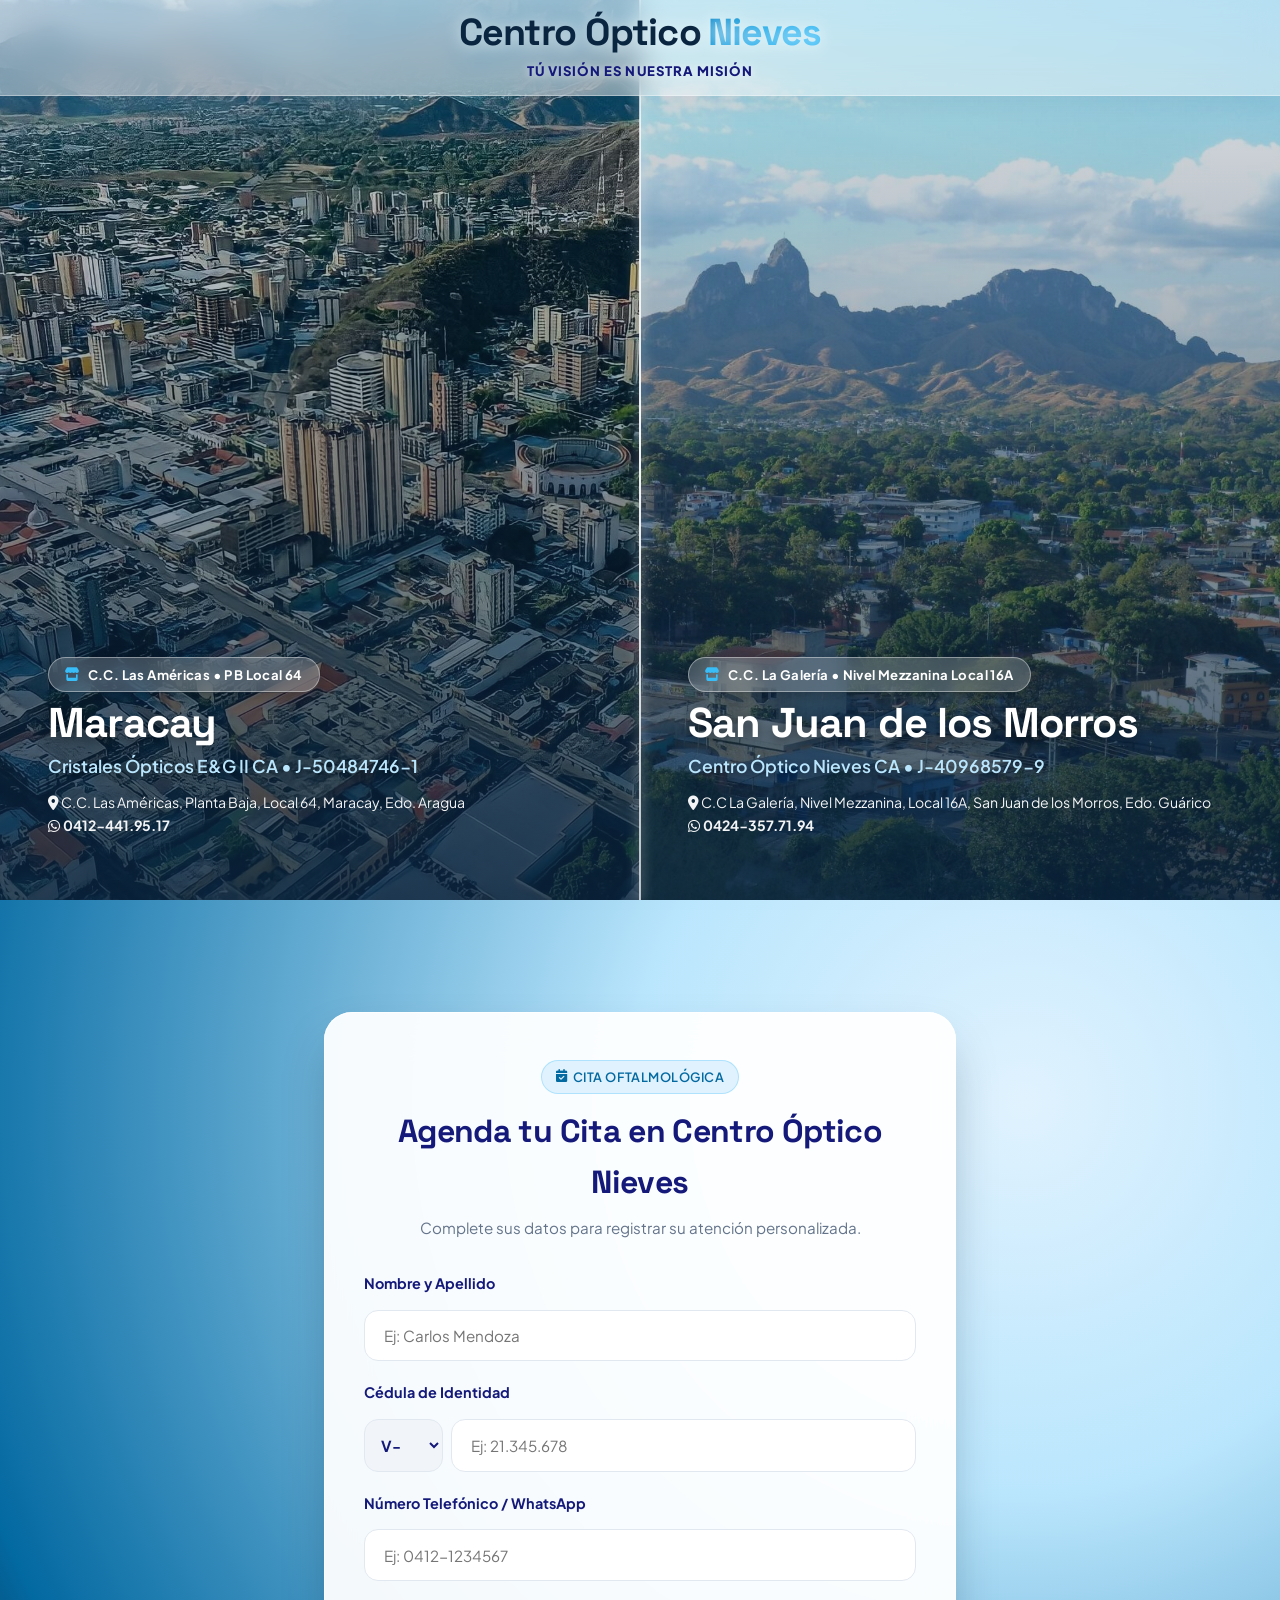
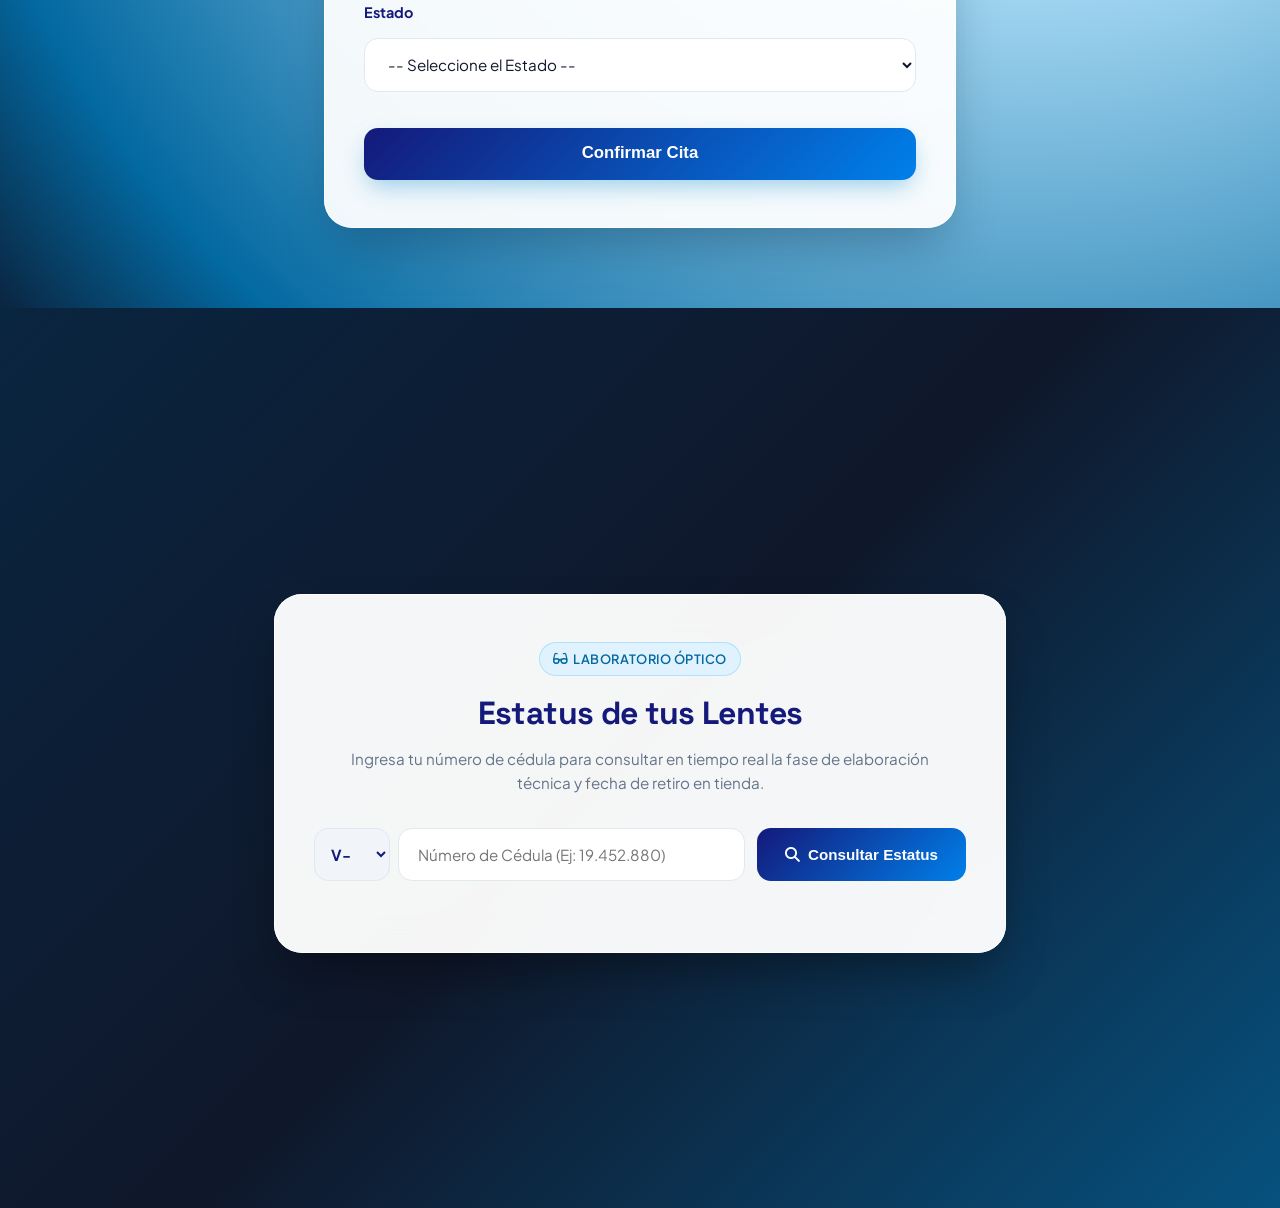
==== commit 7e20b7b7: "Add files via upload" ====
--- a/index.html
+++ b/index.html
@@ -3,7 +3,7 @@
 <head>
     <meta charset="UTF-8">
     <meta name="viewport" content="width=device-width, initial-scale=1.0">
-    <title>Centro Óptico Nieves | Especialistas en el Cuidado de tus Ojos</title>
+    <title>Centro Óptico Nieves | Tú Visión es Nuestra Misión</title>
     <!-- Favicon -->
     <link rel="icon" href="data:image/svg+xml,<svg xmlns=%22http://www.w3.org/2000/svg%22 viewBox=%220 0 24 24%22 fill=%22%230284C7%22><path d=%22M12 4.5C7 4.5 2.73 7.61 1 12c1.73 4.39 6 7.5 11 7.5s9.27-3.11 11-7.5c-1.73-4.39-6-7.5-11-7.5zM12 17c-2.76 0-5-2.24-5-5s2.24-5 5-5 5 2.24 5 5-2.24 5-5 5zm0-8c-1.66 0-3 1.34-3 3s1.34 3 3 3 3-1.34 3-3-1.34-3-3-3z%22/></svg>">
     <!-- Google Fonts: Plus Jakarta Sans & Space Grotesk -->
@@ -24,16 +24,10 @@
         <div class="container nav-wrapper" style="display: flex; justify-content: space-between; align-items: center;">
             <a href="index.html" class="logo-brand">
                 <div class="logo-text">
-                    <h1 class="logo-title-friendly">CENTRO OPTICO <span class="brand-accent">NIEVES</span></h1>
-                    <span class="logo-subtitle">Especialistas en el Cuidado de tus Ojos</span>
+                    <h1 class="logo-title-friendly">Centro Óptico <span class="brand-accent">Nieves</span></h1>
+                    <span class="logo-subtitle">Tú Visión es Nuestra Misión</span>
                 </div>
             </a>
-            <div class="nav-admin-access">
-                <a href="admin.html" class="btn-admin-header" title="Ingresar al Panel de Gestión Administrativa">
-                    <i class="fa-solid fa-user-shield"></i>
-                    <span>Panel Administrativo</span>
-                </a>
-            </div>
         </div>
     </header>
 
@@ -53,10 +47,14 @@
                     <div class="city-overlay"></div>
                     <div class="city-info">
                         <span class="city-badge">
-                            <i class="fa-solid fa-store"></i> Centro Comercial las Americas
+                            <i class="fa-solid fa-store"></i> C.C. Las Américas &bull; PB Local 64
                         </span>
                         <h2 class="city-name">Maracay</h2>
-                        <span class="city-state">Estado Aragua</span>
+                        <span class="city-state">Cristales Ópticos E&amp;G II CA &bull; J-50484746-1</span>
+                        <div class="city-details-text" style="font-size: 0.88rem; color: rgba(255,255,255,0.95); margin-top: 0.35rem; line-height: 1.4;">
+                            <div><i class="fa-solid fa-location-dot"></i> C.C. Las Américas, Planta Baja, Local 64, Maracay, Edo. Aragua</div>
+                            <div style="font-weight: 700; margin-top: 0.2rem;"><i class="fa-brands fa-whatsapp"></i> 0412-441.95.17</div>
+                        </div>
                     </div>
                 </div>
 
@@ -72,10 +70,14 @@
                     <div class="city-overlay"></div>
                     <div class="city-info">
                         <span class="city-badge">
-                            <i class="fa-solid fa-store"></i> Centro Comercial Galería
+                            <i class="fa-solid fa-store"></i> C.C. La Galería &bull; Nivel Mezzanina Local 16A
                         </span>
                         <h2 class="city-name">San Juan de los Morros</h2>
-                        <span class="city-state">Estado Guárico</span>
+                        <span class="city-state">Centro Óptico Nieves CA &bull; J-40968579-9</span>
+                        <div class="city-details-text" style="font-size: 0.88rem; color: rgba(255,255,255,0.95); margin-top: 0.35rem; line-height: 1.4;">
+                            <div><i class="fa-solid fa-location-dot"></i> C.C La Galería, Nivel Mezzanina, Local 16A, San Juan de los Morros, Edo. Guárico</div>
+                            <div style="font-weight: 700; margin-top: 0.2rem;"><i class="fa-brands fa-whatsapp"></i> 0424-357.71.94</div>
+                        </div>
                     </div>
                 </div>
             </div>
@@ -91,7 +93,7 @@
                         <span class="badge-tag badge-blue">
                             <i class="fa-solid fa-calendar-check"></i> Cita oftalmológica
                         </span>
-                        <h2>Agenda tu Cita en el centro el Óptico Nieves</h2>
+                        <h2>Agenda tu Cita en Centro Óptico Nieves</h2>
                         <p>Complete sus datos para registrar su atención personalizada.</p>
                     </div>
 
--- a/css/styles.css
+++ b/css/styles.css
@@ -3,16 +3,40 @@
    Paleta: Blanco (#FFFFFF), Azul Oscuro (#0A2540), Azul Claro (#0284C7 / #38BDF8)
    ========================================================================== */
 
-@import url('https://fonts.googleapis.com/css2?family=Plus+Jakarta+Sans:ital,wght@0,300;0,400;0,500;0,600;0,700;0,800;1,400&family=Space+Grotesk:wght@600;700&display=swap');
+/* Scrollbar ultra moderna y limpia para todo el sistema */
+html, body, * {
+    scrollbar-width: thin;
+    scrollbar-color: #CBD5E1 transparent;
+}
+
+::-webkit-scrollbar {
+    width: 6px;
+    height: 6px;
+}
+
+::-webkit-scrollbar-track {
+    background: transparent;
+}
+
+::-webkit-scrollbar-thumb {
+    background: #CBD5E1;
+    border-radius: 9999px;
+    transition: background 0.2s ease;
+}
+
+::-webkit-scrollbar-thumb:hover {
+    background: #94A3B8;
+}
 
 :root {
-    /* Paleta Principal Solicitada */
-    --color-primary-dark: #0A2540;     /* Azul Oscuro Principal */
-    --color-primary-navy: #0F172A;     /* Navy Profundo */
-    --color-primary-blue: #0284C7;     /* Azul Óptico / Corporativo */
+    /* Paleta Principal Oficial del Logo Centro Óptico Nieves */
+    --color-primary-dark: #14197A;     /* Azul Marino Oficial del Logo */
+    --color-primary-navy: #14197A;     /* Navy Profundo Logo */
+    --color-primary-blue: #0080EA;     /* Azul Iris Oficial del Logo */
     --color-primary-light: #38BDF8;    /* Azul Claro Acento */
+    --color-logo-gray: #4E5158;        /* Gris Grafito Oficial del Logo */
     --color-sky-tint: #E0F2FE;         /* Azul Claro Fondo Suave */
-    --color-sky-subtle: #F0F9FF;       /* Blanco Azulado */
+    --color-sky-subtle: #F0F7FF;       /* Blanco Azulado */
     
     /* Neutros */
     --color-white: #FFFFFF;
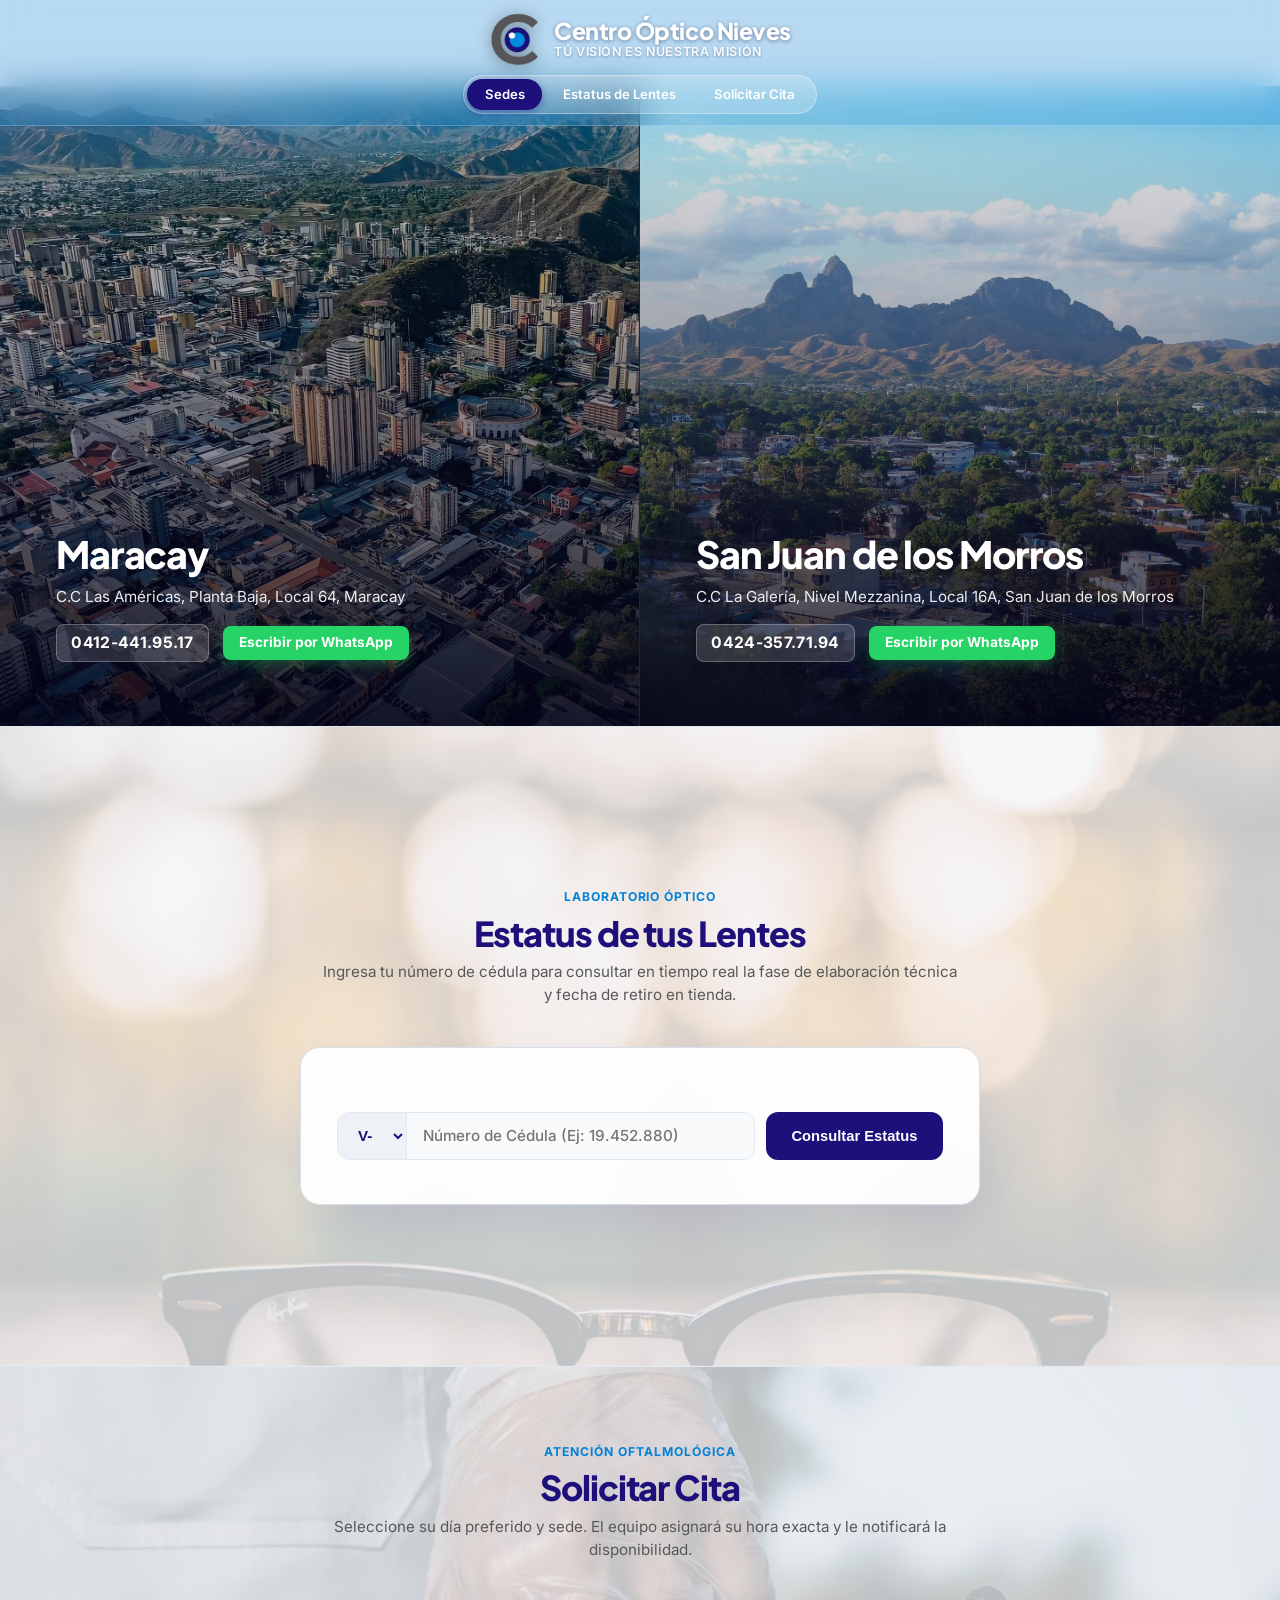
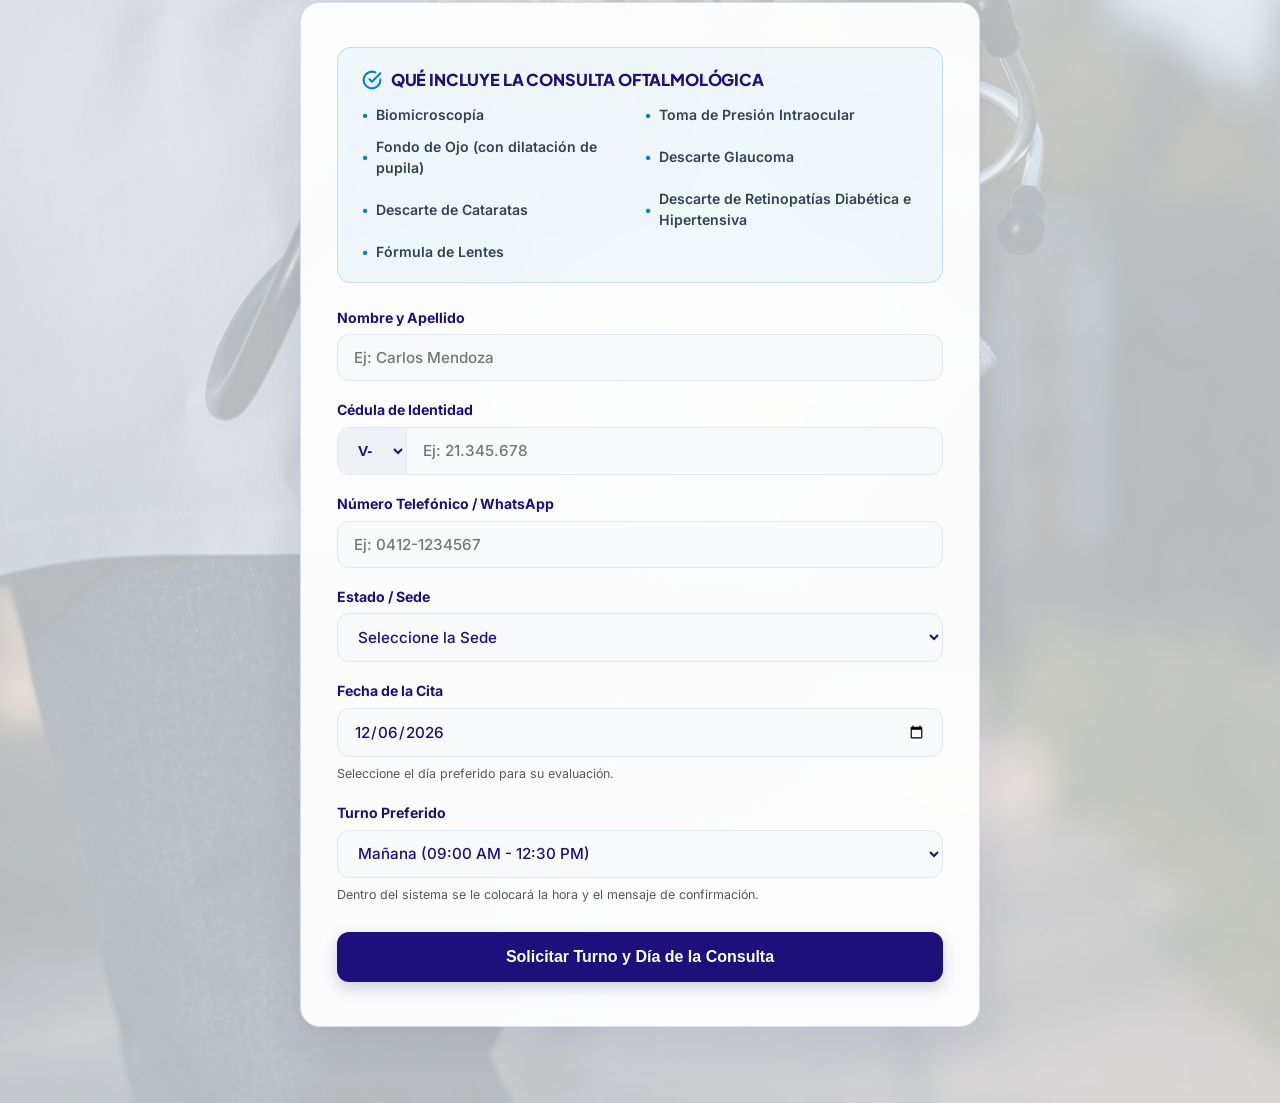
==== commit b0d95f42: "Add files via upload" ====
--- a/index.html
+++ b/index.html
@@ -4,79 +4,839 @@
     <meta charset="UTF-8">
     <meta name="viewport" content="width=device-width, initial-scale=1.0">
     <title>Centro Óptico Nieves | Tú Visión es Nuestra Misión</title>
-    <!-- Favicon -->
-    <link rel="icon" href="data:image/svg+xml,<svg xmlns=%22http://www.w3.org/2000/svg%22 viewBox=%220 0 24 24%22 fill=%22%230284C7%22><path d=%22M12 4.5C7 4.5 2.73 7.61 1 12c1.73 4.39 6 7.5 11 7.5s9.27-3.11 11-7.5c-1.73-4.39-6-7.5-11-7.5zM12 17c-2.76 0-5-2.24-5-5s2.24-5 5-5 5 2.24 5 5-2.24 5-5 5zm0-8c-1.66 0-3 1.34-3 3s1.34 3 3 3 3-1.34 3-3-1.34-3-3-3z%22/></svg>">
-    <!-- Google Fonts: Plus Jakarta Sans & Space Grotesk -->
+    <link rel="icon" type="image/png" href="images/LOGOINDEX.png">
     <link rel="preconnect" href="https://fonts.googleapis.com">
     <link rel="preconnect" href="https://fonts.gstatic.com" crossorigin>
-    <link href="https://fonts.googleapis.com/css2?family=Plus+Jakarta+Sans:wght@300;400;500;600;700;800&family=Space+Grotesk:wght@600;700&display=swap" rel="stylesheet">
-    <!-- Font Awesome Icons -->
-    <link rel="stylesheet" href="https://cdnjs.cloudflare.com/ajax/libs/font-awesome/6.4.0/css/all.min.css">
-    <!-- Custom Styles -->
-    <link rel="stylesheet" href="css/styles.css">
+    <link href="https://fonts.googleapis.com/css2?family=Inter:wght@400;500;600;700;800&family=Plus+Jakarta+Sans:wght@700;800&display=swap" rel="stylesheet">
+    <style>
+        *, *::before, *::after {
+            box-sizing: border-box;
+            margin: 0;
+            padding: 0;
+        }
+
+        :root {
+            --color-marine: #1E107A;
+            --color-bright-blue: #0082D9;
+            --color-graphite: #58585A;
+            --bg-canvas: #F4F6F9;
+            --bg-card: #FFFFFF;
+            --border-light: #E2E8F0;
+            --border-card: #D8DFE8;
+            --font-sans: 'Inter', -apple-system, BlinkMacSystemFont, 'Segoe UI', Roboto, sans-serif;
+            --font-display: 'Plus Jakarta Sans', var(--font-sans);
+        }
+
+        html {
+            scroll-behavior: smooth;
+            background-color: var(--bg-canvas);
+            color: var(--color-marine);
+            font-family: var(--font-sans);
+            -webkit-font-smoothing: antialiased;
+        }
+
+        body {
+            line-height: 1.5;
+            background: var(--bg-canvas);
+            color: var(--color-graphite);
+            overflow-x: hidden;
+        }
+
+        /* BANNER - AZUL CLARO CON 25% DE TRANSPARENCIA DIFUMINADO */
+        .site-header {
+            position: fixed;
+            top: 0;
+            left: 0;
+            width: 100%;
+            z-index: 100;
+            backdrop-filter: blur(18px);
+            -webkit-backdrop-filter: blur(18px);
+            background: rgba(0, 130, 217, 0.25);
+            border-bottom: 1px solid rgba(255, 255, 255, 0.22);
+            box-shadow: 0 4px 20px rgba(0, 130, 217, 0.12);
+            padding: 0.75rem 1.75rem 0.65rem;
+            text-align: center;
+        }
+
+        .header-inner {
+            max-width: 980px;
+            margin: 0 auto;
+            display: flex;
+            flex-direction: column;
+            align-items: center;
+            justify-content: center;
+            gap: 0.45rem;
+        }
+
+        .brand-block {
+            display: inline-flex;
+            align-items: center;
+            justify-content: center;
+            gap: 0.85rem;
+            text-decoration: none;
+            color: inherit;
+        }
+
+        .brand-logo-img {
+            height: 56px;
+            width: auto;
+            max-width: 65px;
+            object-fit: contain;
+            flex-shrink: 0;
+            transition: transform 0.2s ease;
+            filter: drop-shadow(0 2px 8px rgba(0, 0, 0, 0.35));
+        }
+
+        .brand-logo-img:hover {
+            transform: scale(1.05);
+        }
+
+        .brand-text-col {
+            display: flex;
+            flex-direction: column;
+            align-items: flex-start;
+            text-align: left;
+        }
+
+        .brand-title {
+            font-family: var(--font-display);
+            font-size: 1.45rem;
+            font-weight: 800;
+            letter-spacing: -0.02em;
+            color: #FFFFFF;
+            line-height: 1.1;
+            text-shadow: 0 1px 4px rgba(10, 20, 60, 0.45);
+        }
+
+        .brand-tagline {
+            font-size: 0.78rem;
+            font-weight: 600;
+            color: rgba(255, 255, 255, 0.95);
+            letter-spacing: 0.05em;
+            text-transform: uppercase;
+            text-shadow: 0 1px 3px rgba(10, 20, 60, 0.35);
+        }
+
+        /* NAVEGACIÓN SEGMENTADA COMPACTA */
+        .nav-segmented {
+            display: inline-flex;
+            background: rgba(255, 255, 255, 0.22);
+            border: 1px solid rgba(255, 255, 255, 0.35);
+            border-radius: 980px;
+            padding: 3px;
+            gap: 3px;
+        }
+
+        .nav-segmented a {
+            color: #FFFFFF;
+            text-decoration: none;
+            font-size: 0.82rem;
+            font-weight: 600;
+            padding: 0.36rem 1.1rem;
+            border-radius: 980px;
+            transition: all 0.2s ease;
+            white-space: nowrap;
+        }
+
+        .nav-segmented a:hover {
+            background: rgba(255, 255, 255, 0.32);
+        }
+
+        .nav-segmented a.active {
+            color: #FFFFFF;
+            background: #1E107A;
+            box-shadow: 0 2px 8px rgba(30, 16, 122, 0.4);
+        }
+
+        /* CONTENIDO PRINCIPAL */
+        main {
+            padding-top: 86px;
+        }
+
+        section {
+            position: relative;
+            padding: 4.75rem 1.5rem;
+        }
+
+        .section-bg-image {
+            position: absolute;
+            inset: 0;
+            background-size: cover;
+            background-position: center;
+            opacity: 0.22;
+            pointer-events: none;
+            z-index: 1;
+            animation: cicloFotografico45s 135s infinite ease-in-out;
+            will-change: filter;
+        }
+
+        .section-header-centered {
+            text-align: center;
+            max-width: 640px;
+            margin: 0 auto 2.5rem;
+            position: relative;
+            z-index: 2;
+        }
+
+        .section-kicker {
+            font-size: 0.76rem;
+            font-weight: 700;
+            letter-spacing: 0.08em;
+            text-transform: uppercase;
+            color: var(--color-bright-blue);
+            margin-bottom: 0.45rem;
+            display: block;
+        }
+
+        .section-title {
+            font-family: var(--font-display);
+            font-size: 2.15rem;
+            font-weight: 800;
+            letter-spacing: -0.03em;
+            line-height: 1.15;
+            color: var(--color-marine);
+            margin-bottom: 0.5rem;
+        }
+
+        .section-desc {
+            font-size: 0.95rem;
+            color: var(--color-graphite);
+        }
+
+        /* SECCIÓN 1: SEDES (MARACAY & SAN JUAN) */
+        .section-sedes {
+            padding: 0;
+            border-bottom: 1px solid var(--border-light);
+        }
+
+        .sedes-grid {
+            display: grid;
+            grid-template-columns: 1fr 1fr;
+            min-height: 640px;
+            width: 100%;
+        }
+
+        .sede-panel {
+            position: relative;
+            display: flex;
+            flex-direction: column;
+            justify-content: flex-end;
+            padding: 4rem 3.5rem;
+            overflow: hidden;
+            background: #000000;
+            border-right: 1px solid rgba(255, 255, 255, 0.15);
+        }
+
+        .sede-panel:last-child {
+            border-right: none;
+        }
+
+        /* ==========================================================================
+           CICLO AUTOMÁTICO DE EFECTOS EN TODAS LAS IMÁGENES: 45s POR EFECTO
+           (135s ciclo total: 0-45s Normal, 45-90s Vintage, 90-135s Cinematográfico B/N)
+           ========================================================================== */
+        @keyframes cicloFotografico45s {
+            /* 1. MODO NORMAL OPTIMIZADO (0 a 45s) */
+            0%, 29.5% {
+                filter: grayscale(0%) sepia(0%) contrast(1.05) brightness(1.02);
+            }
+            /* Transición fluida a Vintage */
+            33.3%, 62.8% {
+                filter: sepia(0.70) contrast(1.20) brightness(0.92) saturate(1.30);
+            }
+            /* Transición fluida a Cinematográfico B/N */
+            66.6%, 96.2% {
+                filter: grayscale(100%) sepia(0%) contrast(1.40) brightness(0.82);
+            }
+            /* Retorno suave a Normal */
+            100% {
+                filter: grayscale(0%) sepia(0%) contrast(1.05) brightness(1.02);
+            }
+        }
+
+        .sede-bg {
+            position: absolute;
+            inset: 0;
+            background-size: cover;
+            background-position: center;
+            z-index: 1;
+            transform: none !important;
+            animation: cicloFotografico45s 135s infinite ease-in-out;
+            will-change: filter;
+        }
+
+        .sede-scrim {
+            position: absolute;
+            inset: 0;
+            background: linear-gradient(180deg, rgba(0, 0, 0, 0.08) 0%, rgba(10, 8, 40, 0.45) 55%, rgba(5, 4, 25, 0.88) 100%);
+            z-index: 2;
+            pointer-events: none;
+        }
+
+        .sede-content {
+            position: relative;
+            z-index: 3;
+            max-width: 480px;
+            color: #FFFFFF;
+        }
+
+        .sede-city-title {
+            font-family: var(--font-display);
+            font-size: 2.35rem;
+            font-weight: 800;
+            letter-spacing: -0.03em;
+            color: #FFFFFF;
+            line-height: 1.1;
+            margin-bottom: 0.75rem;
+        }
+
+        .sede-meta-box {
+            display: flex;
+            flex-direction: column;
+            gap: 0.5rem;
+            font-size: 0.95rem;
+            color: rgba(255, 255, 255, 0.92);
+            line-height: 1.45;
+        }
+
+        .sede-address {
+            color: rgba(255, 255, 255, 0.92);
+            font-size: 0.95rem;
+        }
+
+        .sede-contact-row {
+            margin-top: 0.5rem;
+            display: flex;
+            align-items: center;
+            gap: 0.85rem;
+            flex-wrap: wrap;
+        }
+
+        .sede-phone-pill {
+            font-size: 0.98rem;
+            font-weight: 700;
+            color: #FFFFFF;
+            letter-spacing: 0.02em;
+            background: rgba(255, 255, 255, 0.15);
+            padding: 0.4rem 0.9rem;
+            border-radius: 8px;
+            border: 1px solid rgba(255, 255, 255, 0.25);
+        }
+
+        .btn-whatsapp-sede {
+            display: inline-flex;
+            align-items: center;
+            justify-content: center;
+            text-decoration: none;
+            background: #25D366;
+            color: #FFFFFF;
+            font-size: 0.86rem;
+            font-weight: 700;
+            padding: 0.45rem 1rem;
+            border-radius: 8px;
+            transition: background 0.2s ease, transform 0.2s ease;
+            box-shadow: 0 4px 12px rgba(37, 211, 102, 0.3);
+        }
+
+        .btn-whatsapp-sede:hover {
+            background: #20bd5a;
+            transform: translateY(-1px);
+        }
+
+        /* SECCIÓN 2: ESTATUS DE LENTES (CON FONDO ÓPTICO) */
+        .section-tracker {
+            background: #F4F6F9;
+            min-height: 640px;
+            display: flex;
+            flex-direction: column;
+            justify-content: center;
+            border-bottom: 1px solid var(--border-light);
+            overflow: hidden;
+        }
+
+        .tracker-box-apple {
+            position: relative;
+            z-index: 2;
+            max-width: 680px;
+            margin: 0 auto;
+            width: 100%;
+            background: rgba(255, 255, 255, 0.94);
+            backdrop-filter: blur(20px);
+            -webkit-backdrop-filter: blur(20px);
+            border: 1px solid var(--border-card);
+            border-radius: 20px;
+            padding: 2.75rem 2.25rem;
+            box-shadow: 0 16px 40px rgba(30, 16, 122, 0.08);
+        }
+
+        .tracker-search-row {
+            display: flex;
+            gap: 0.65rem;
+            margin-top: 1.25rem;
+        }
+
+        .cedula-input-group {
+            display: flex;
+            flex: 1;
+            background: #F8FAFC;
+            border: 1.5px solid var(--border-light);
+            border-radius: 12px;
+            overflow: hidden;
+            transition: border-color 0.2s ease, box-shadow 0.2s ease;
+        }
+
+        .cedula-input-group:focus-within {
+            border-color: var(--color-bright-blue);
+            box-shadow: 0 0 0 3px rgba(0, 130, 217, 0.15);
+            background: #FFFFFF;
+        }
+
+        .select-prefix-apple {
+            background: #EEF2F6;
+            border: none;
+            color: var(--color-marine);
+            font-weight: 700;
+            font-size: 0.95rem;
+            padding: 0.85rem 1rem;
+            outline: none;
+            cursor: pointer;
+            border-right: 1px solid var(--border-light);
+        }
+
+        .input-cedula-apple {
+            flex: 1;
+            background: transparent;
+            border: none;
+            padding: 0.85rem 1rem;
+            font-size: 0.95rem;
+            color: var(--color-marine);
+            font-weight: 500;
+            outline: none;
+            font-family: inherit;
+        }
+
+        .btn-apple-primary {
+            background: var(--color-marine);
+            color: #FFFFFF;
+            border: none;
+            padding: 0.85rem 1.6rem;
+            border-radius: 12px;
+            font-size: 0.92rem;
+            font-weight: 700;
+            cursor: pointer;
+            transition: background 0.2s ease, transform 0.15s ease;
+            white-space: nowrap;
+        }
+
+        .btn-apple-primary:hover {
+            background: var(--color-bright-blue);
+            transform: translateY(-1px);
+        }
+
+        /* RESULTADO DEL TRACKER */
+        .tracker-result-box {
+            margin-top: 1.75rem;
+            padding-top: 1.75rem;
+            border-top: 1px solid var(--border-light);
+        }
+
+        .tracker-patient-summary {
+            background: #F8FAFC;
+            border: 1px solid var(--border-light);
+            border-radius: 12px;
+            padding: 1.25rem 1.5rem;
+            display: flex;
+            justify-content: space-between;
+            align-items: center;
+            gap: 1rem;
+            margin-bottom: 1.75rem;
+        }
+
+        .tracker-patient-name {
+            font-size: 1.05rem;
+            font-weight: 800;
+            color: var(--color-marine);
+        }
+
+        .tracker-patient-details {
+            display: flex;
+            gap: 1.25rem;
+            font-size: 0.86rem;
+            color: var(--color-graphite);
+            margin-top: 0.35rem;
+            flex-wrap: wrap;
+        }
+
+        .badge-status-apple {
+            font-size: 0.78rem;
+            font-weight: 700;
+            letter-spacing: 0.04em;
+            padding: 0.4rem 0.9rem;
+            border-radius: 980px;
+            background: rgba(0, 130, 217, 0.12);
+            color: var(--color-bright-blue);
+            border: 1px solid rgba(0, 130, 217, 0.25);
+            white-space: nowrap;
+        }
+
+        .badge-status-apple.badge-green {
+            background: rgba(37, 211, 102, 0.15);
+            color: #128C7E;
+            border-color: rgba(37, 211, 102, 0.3);
+        }
+
+        .tracker-timeline {
+            display: flex;
+            flex-direction: column;
+            gap: 1.15rem;
+        }
+
+        .timeline-step {
+            display: flex;
+            gap: 1.15rem;
+            position: relative;
+        }
+
+        .timeline-step::before {
+            content: '';
+            position: absolute;
+            left: 15px;
+            top: 32px;
+            bottom: -20px;
+            width: 2px;
+            background: #E2E8F0;
+        }
+
+        .timeline-step:last-child::before {
+            display: none;
+        }
+
+        .step-node {
+            width: 32px;
+            height: 32px;
+            border-radius: 50%;
+            background: #EEF2F6;
+            border: 1.5px solid #CBD5E1;
+            color: var(--color-graphite);
+            display: flex;
+            align-items: center;
+            justify-content: center;
+            font-size: 0.82rem;
+            font-weight: 700;
+            flex-shrink: 0;
+            z-index: 2;
+        }
+
+        .timeline-step.completed .step-node {
+            background: var(--color-marine);
+            border-color: var(--color-marine);
+            color: #FFFFFF;
+        }
+
+        .timeline-step.active .step-node {
+            background: var(--color-bright-blue);
+            border-color: var(--color-bright-blue);
+            color: #FFFFFF;
+            box-shadow: 0 0 14px rgba(0, 130, 217, 0.4);
+        }
+
+        .step-content {
+            flex: 1;
+            padding-top: 0.15rem;
+        }
+
+        .step-title-row {
+            display: flex;
+            justify-content: space-between;
+            align-items: center;
+            margin-bottom: 0.25rem;
+            gap: 0.5rem;
+        }
+
+        .step-title {
+            font-size: 0.92rem;
+            font-weight: 700;
+            color: var(--color-marine);
+        }
+
+        .step-badge {
+            font-size: 0.72rem;
+            font-weight: 600;
+            padding: 0.2rem 0.6rem;
+            border-radius: 4px;
+            background: #EEF2F6;
+            color: var(--color-graphite);
+        }
+
+        .step-badge.done {
+            background: rgba(37, 211, 102, 0.15);
+            color: #128C7E;
+        }
+
+        .step-badge.process {
+            background: rgba(0, 130, 217, 0.12);
+            color: var(--color-bright-blue);
+        }
+
+        .step-desc {
+            font-size: 0.85rem;
+            color: var(--color-graphite);
+            line-height: 1.4;
+        }
+
+        /* SECCIÓN 3: SOLICITAR CITA (CON FONDO OFTALMOLÓGICO) */
+        .section-booking {
+            background: #ECEFF3;
+            min-height: 680px;
+            display: flex;
+            flex-direction: column;
+            justify-content: center;
+            overflow: hidden;
+        }
+
+        .booking-card-apple {
+            position: relative;
+            z-index: 2;
+            max-width: 680px;
+            margin: 0 auto;
+            width: 100%;
+            background: rgba(255, 255, 255, 0.95);
+            backdrop-filter: blur(20px);
+            -webkit-backdrop-filter: blur(20px);
+            border: 1px solid var(--border-card);
+            border-radius: 20px;
+            padding: 2.75rem 2.25rem;
+            box-shadow: 0 16px 40px rgba(30, 16, 122, 0.08);
+        }
+
+        .booking-form-grid {
+            display: flex;
+            flex-direction: column;
+            gap: 1.15rem;
+            margin-top: 1.25rem;
+        }
+
+        .form-group-apple {
+            display: flex;
+            flex-direction: column;
+            gap: 0.4rem;
+        }
+
+        .form-label-apple {
+            font-size: 0.88rem;
+            font-weight: 700;
+            color: var(--color-marine);
+        }
+
+        .form-control-apple,
+        .form-select-apple {
+            width: 100%;
+            background: #F8FAFC;
+            border: 1.5px solid var(--border-light);
+            border-radius: 12px;
+            padding: 0.8rem 1rem;
+            font-size: 0.95rem;
+            color: var(--color-marine);
+            font-weight: 500;
+            outline: none;
+            font-family: inherit;
+            transition: border-color 0.2s ease, box-shadow 0.2s ease;
+        }
+
+        .form-control-apple:focus,
+        .form-select-apple:focus {
+            border-color: var(--color-bright-blue);
+            box-shadow: 0 0 0 3px rgba(0, 130, 217, 0.15);
+            background: #FFFFFF;
+        }
+
+        .hint-apple {
+            font-size: 0.78rem;
+            color: var(--color-graphite);
+            margin-top: 2px;
+        }
+
+        .btn-booking-full {
+            width: 100%;
+            padding: 1rem;
+            font-size: 1rem;
+            font-weight: 700;
+            color: #FFFFFF;
+            background: var(--color-marine);
+            border: none;
+            border-radius: 12px;
+            cursor: pointer;
+            transition: background 0.2s ease, transform 0.15s ease;
+            margin-top: 0.5rem;
+            box-shadow: 0 6px 16px rgba(30, 16, 122, 0.2);
+        }
+
+        .btn-booking-full:hover {
+            background: var(--color-bright-blue);
+            transform: translateY(-1px);
+        }
+
+        /* TOAST NOTIFICACIONES */
+        .toast-container {
+            position: fixed;
+            bottom: 2rem;
+            right: 2rem;
+            z-index: 1000;
+        }
+
+        .toast {
+            background: var(--color-marine);
+            color: #FFFFFF;
+            padding: 0.85rem 1.4rem;
+            border-radius: 10px;
+            font-size: 0.88rem;
+            font-weight: 600;
+            box-shadow: 0 10px 25px rgba(30, 16, 122, 0.25);
+            animation: fadeIn 0.3s ease;
+        }
+
+        @keyframes fadeIn {
+            from { opacity: 0; transform: translateY(10px); }
+            to { opacity: 1; transform: translateY(0); }
+        }
+
+        /* RESPONSIVIDAD */
+        @media (max-width: 900px) {
+            .sedes-grid {
+                grid-template-columns: 1fr;
+                min-height: auto;
+            }
+            .sede-panel {
+                min-height: 440px;
+                padding: 3rem 2rem 2.25rem;
+                border-right: none;
+                border-bottom: 1px solid rgba(255, 255, 255, 0.2);
+            }
+            .sede-panel:last-child {
+                border-bottom: none;
+            }
+            .sede-city-title {
+                font-size: 2rem;
+            }
+        }
+
+        @media (max-width: 640px) {
+            .site-header {
+                padding: 0.6rem 0.95rem 0.55rem;
+            }
+            .brand-logo-img {
+                height: 46px;
+                width: auto;
+                max-width: 54px;
+            }
+            .brand-title {
+                font-size: 1.25rem;
+            }
+            .brand-tagline {
+                font-size: 0.72rem;
+            }
+            .nav-segmented {
+                width: 100%;
+                justify-content: center;
+                overflow-x: auto;
+            }
+            .nav-segmented a {
+                padding: 0.35rem 0.75rem;
+                font-size: 0.75rem;
+            }
+            main {
+                padding-top: 80px;
+            }
+            section {
+                padding: 3.25rem 1.15rem;
+            }
+            .section-title {
+                font-size: 1.75rem;
+            }
+            .tracker-box-apple,
+            .booking-card-apple {
+                padding: 1.75rem 1.25rem;
+                border-radius: 16px;
+            }
+            .tracker-search-row {
+                flex-direction: column;
+            }
+            .btn-apple-primary {
+                width: 100%;
+            }
+            .sede-panel {
+                padding: 2.75rem 1.25rem 1.75rem;
+                min-height: 380px;
+            }
+            .sede-city-title {
+                font-size: 1.75rem;
+            }
+            .toast-container {
+                left: 1rem;
+                right: 1rem;
+                bottom: 1rem;
+            }
+        }
+    </style>
 </head>
 <body>
 
-    <!-- ==========================================================================
-         BARRA DE NAVEGACIÓN (LOGO Y ACCESO AL SISTEMA)
-         ========================================================================== -->
-    <header class="main-header">
-        <div class="container nav-wrapper" style="display: flex; justify-content: space-between; align-items: center;">
-            <a href="index.html" class="logo-brand">
-                <div class="logo-text">
-                    <h1 class="logo-title-friendly">Centro Óptico <span class="brand-accent">Nieves</span></h1>
-                    <span class="logo-subtitle">Tú Visión es Nuestra Misión</span>
+    <!-- CABECERA CENTRADA Y COMPACTA (20% TRANSPARENCIA NEGRA CON BLUR) -->
+    <header class="site-header">
+        <div class="header-inner">
+            <a href="index.html" class="brand-block">
+                <img src="images/LOGOINDEX.png" alt="Centro Óptico Nieves" class="brand-logo-img">
+                <div class="brand-text-col">
+                    <h1 class="brand-title">Centro Óptico Nieves</h1>
+                    <span class="brand-tagline">Tú Visión es Nuestra Misión</span>
                 </div>
             </a>
+            <nav class="nav-segmented">
+                <a href="#sedes">Sedes</a>
+                <a href="#estatus">Estatus de Lentes</a>
+                <a href="#agendar">Solicitar Cita</a>
+            </nav>
         </div>
     </header>
 
-    <!-- ==========================================================================
-         PÁGINA 1: FONDO DUAL DE SEDES (MARACAY & SAN JUAN DE LOS MORROS)
-         ========================================================================== -->
-    <main class="main-content">
+    <main>
         <!-- ==========================================================================
-             PÁGINA 1: FONDO DUAL DE SEDES (MARACAY & SAN JUAN DE LOS MORROS)
+             1. SEDES (MARACAY & SAN JUAN DE LOS MORROS)
              ========================================================================== -->
-        <section id="page-1" class="page-section hero-dual-section">
-            <div class="dual-bg-container">
+        <section id="sedes" class="section-sedes">
+            <div class="sedes-grid">
                 <!-- Panel Maracay -->
-                <div class="city-panel city-maracay">
-                    <div class="city-bg-image" style="background-image: url('images/MRCY.jpg');"></div>
-                    <div class="city-color-mood mood-maracay"></div>
-                    <div class="city-overlay"></div>
-                    <div class="city-info">
-                        <span class="city-badge">
-                            <i class="fa-solid fa-store"></i> C.C. Las Américas &bull; PB Local 64
-                        </span>
-                        <h2 class="city-name">Maracay</h2>
-                        <span class="city-state">Cristales Ópticos E&amp;G II CA &bull; J-50484746-1</span>
-                        <div class="city-details-text" style="font-size: 0.88rem; color: rgba(255,255,255,0.95); margin-top: 0.35rem; line-height: 1.4;">
-                            <div><i class="fa-solid fa-location-dot"></i> C.C. Las Américas, Planta Baja, Local 64, Maracay, Edo. Aragua</div>
-                            <div style="font-weight: 700; margin-top: 0.2rem;"><i class="fa-brands fa-whatsapp"></i> 0412-441.95.17</div>
+                <div class="sede-panel">
+                    <div class="sede-bg" style="background-image: url('images/MRCY.jpg');"></div>
+                    <div class="sede-scrim"></div>
+                    <div class="sede-content">
+                        <h2 class="sede-city-title">Maracay</h2>
+                        <div class="sede-meta-box">
+                            <span class="sede-address">C.C Las Américas, Planta Baja, Local 64, Maracay</span>
+                            <div class="sede-contact-row">
+                                <span class="sede-phone-pill">0412-441.95.17</span>
+                                <a href="https://wa.me/584124419517?text=Hola%20Centro%20%C3%93ptico%20Nieves,%20deseo%20informaci%C3%B3n%20sobre%20la%20Sede%20Maracay" target="_blank" rel="noopener noreferrer" class="btn-whatsapp-sede">
+                                    Escribir por WhatsApp
+                                </a>
+                            </div>
                         </div>
                     </div>
                 </div>
 
-                <!-- Divisor Central (Línea pura sin icono) -->
-                <div class="dual-divider">
-                    <div class="divider-line"></div>
-                </div>
-
                 <!-- Panel San Juan de los Morros -->
-                <div class="city-panel city-sanjuan">
-                    <div class="city-bg-image" style="background-image: url('images/SJM.jpeg');"></div>
-                    <div class="city-color-mood mood-sanjuan"></div>
-                    <div class="city-overlay"></div>
-                    <div class="city-info">
-                        <span class="city-badge">
-                            <i class="fa-solid fa-store"></i> C.C. La Galería &bull; Nivel Mezzanina Local 16A
-                        </span>
-                        <h2 class="city-name">San Juan de los Morros</h2>
-                        <span class="city-state">Centro Óptico Nieves CA &bull; J-40968579-9</span>
-                        <div class="city-details-text" style="font-size: 0.88rem; color: rgba(255,255,255,0.95); margin-top: 0.35rem; line-height: 1.4;">
-                            <div><i class="fa-solid fa-location-dot"></i> C.C La Galería, Nivel Mezzanina, Local 16A, San Juan de los Morros, Edo. Guárico</div>
-                            <div style="font-weight: 700; margin-top: 0.2rem;"><i class="fa-brands fa-whatsapp"></i> 0424-357.71.94</div>
+                <div class="sede-panel">
+                    <div class="sede-bg" style="background-image: url('images/SJM.jpeg');"></div>
+                    <div class="sede-scrim"></div>
+                    <div class="sede-content">
+                        <h2 class="sede-city-title">San Juan de los Morros</h2>
+                        <div class="sede-meta-box">
+                            <span class="sede-address">C.C La Galería, Nivel Mezzanina, Local 16A, San Juan de los Morros</span>
+                            <div class="sede-contact-row">
+                                <span class="sede-phone-pill">0424-357.71.94</span>
+                                <a href="https://wa.me/584243577194?text=Hola%20Centro%20%C3%93ptico%20Nieves,%20deseo%20informaci%C3%B3n%20sobre%20la%20Sede%20San%20Juan%20de%20los%20Morros" target="_blank" rel="noopener noreferrer" class="btn-whatsapp-sede">
+                                    Escribir por WhatsApp
+                                </a>
+                            </div>
                         </div>
                     </div>
                 </div>
@@ -84,117 +844,147 @@
         </section>
 
         <!-- ==========================================================================
-             PÁGINA 2: CASILLA PARA AGENDAR CITA (ARAGUA & GUÁRICO)
+             2. ESTATUS DE LENTES (CON FONDO ÓPTICO TALLER / LABORATORIO)
              ========================================================================== -->
-        <section id="page-2" class="page-section booking-page-section">
-            <div class="container booking-container">
-                <div class="booking-card-modern">
-                    <div class="booking-card-header">
-                        <span class="badge-tag badge-blue">
-                            <i class="fa-solid fa-calendar-check"></i> Cita oftalmológica
-                        </span>
-                        <h2>Agenda tu Cita en Centro Óptico Nieves</h2>
-                        <p>Complete sus datos para registrar su atención personalizada.</p>
+        <section id="estatus" class="section-tracker">
+            <div class="section-bg-image" style="background-image: url('images/laboratorio-bg.jpg');"></div>
+            <div class="section-header-centered">
+                <span class="section-kicker">Laboratorio Óptico</span>
+                <h2 class="section-title">Estatus de tus Lentes</h2>
+                <p class="section-desc">Ingresa tu número de cédula para consultar en tiempo real la fase de elaboración técnica y fecha de retiro en tienda.</p>
+            </div>
+
+            <div class="tracker-box-apple">
+                <form id="lensTrackerForm">
+                    <div class="tracker-search-row">
+                        <div class="cedula-input-group">
+                            <select id="searchCedulaPrefix" class="select-prefix-apple">
+                                <option value="V-">V-</option>
+                                <option value="E-">E-</option>
+                            </select>
+                            <input type="text" id="searchCedulaNumber" class="input-cedula-apple" placeholder="Número de Cédula (Ej: 19.452.880)" required autocomplete="off">
+                        </div>
+                        <button type="submit" class="btn-apple-primary">
+                            Consultar Estatus
+                        </button>
                     </div>
-
-                    <form id="simpleBookingForm" class="simple-booking-form">
-                        <div class="form-grid-simple">
-                            <!-- Nombre y Apellido -->
-                            <div class="form-group-item">
-                                <label for="fullName" class="form-label">
-                                    Nombre y Apellido
-                                </label>
-                                <input type="text" id="fullName" name="fullName" class="form-control-simple" placeholder="Ej: Carlos Mendoza" required>
-                            </div>
-
-                            <!-- Cédula de Identidad -->
-                            <div class="form-group-item">
-                                <label for="idNumber" class="form-label">
-                                    Cédula de Identidad
-                                </label>
-                                <div class="input-cedula-wrapper">
-                                    <select id="idPrefix" name="idPrefix" class="form-select-prefix">
-                                        <option value="V-">V-</option>
-                                        <option value="E-">E-</option>
-                                    </select>
-                                    <input type="text" id="idNumber" name="idNumber" class="form-control-simple" placeholder="Ej: 21.345.678" required>
-                                </div>
-                            </div>
-
-                            <!-- Teléfono / WhatsApp -->
-                            <div class="form-group-item">
-                                <label for="phoneNumber" class="form-label">
-                                    Número Telefónico / WhatsApp
-                                </label>
-                                <input type="tel" id="phoneNumber" name="phoneNumber" class="form-control-simple" placeholder="Ej: 0412-1234567" required>
-                            </div>
-
-                            <!-- Estado (Solo Aragua y Guárico) -->
-                            <div class="form-group-item">
-                                <label for="stateSelectSimple" class="form-label">
-                                    Estado
-                                </label>
-                                <select id="stateSelectSimple" name="state" class="form-select-simple" required>
-                                    <option value="" disabled selected>-- Seleccione el Estado --</option>
-                                    <option value="Aragua">Aragua (CC Las Américas - Maracay)</option>
-                                    <option value="Guarico">Guárico (CC Galería - San Juan de los Morros)</option>
-                                </select>
-                            </div>
-
-                            <!-- Botón de Envío -->
-                            <div class="form-group-full" style="margin-top: 1rem; text-align: center;">
-                                <button type="submit" class="btn btn-booking-submit">
-                                    Confirmar Cita
-                                </button>
-                            </div>
-                        </div>
-                    </form>
-                </div>
+                </form>
+
+                <!-- Contenedor dinámico de resultados -->
+                <div id="trackerResultBox" class="tracker-result-box" style="display: none;"></div>
             </div>
         </section>
 
         <!-- ==========================================================================
-             PÁGINA 3: CONSULTA Y RASTREO DE ESTATUS DE LENTES
+             3. SOLICITAR CITA (CON FONDO CLÍNICO OFTALMOLÓGICO)
              ========================================================================== -->
-        <section id="page-3" class="page-section tracker-page-section">
-            <div class="container tracker-container">
-                <div class="tracker-card-modern">
-                    <div class="tracker-card-header">
-                        <span class="badge-tag badge-blue">
-                            <i class="fa-solid fa-glasses"></i> Laboratorio Óptico
-                        </span>
-                        <h2>Estatus de tus Lentes</h2>
-                        <p>Ingresa tu número de cédula para consultar en tiempo real la fase de elaboración técnica y fecha de retiro en tienda.</p>
+        <section id="agendar" class="section-booking">
+            <div class="section-bg-image" style="background-image: url('images/consulta-bg.jpg');"></div>
+            <div class="section-header-centered">
+                <span class="section-kicker">Atención Oftalmológica</span>
+                <h2 class="section-title">Solicitar Cita</h2>
+                <p class="section-desc">Seleccione su día preferido y sede. El equipo asignará su hora exacta y le notificará la disponibilidad.</p>
+            </div>
+
+            <div class="booking-card-apple">
+                <!-- QUÉ INCLUYE LA CONSULTA OFTALMOLÓGICA -->
+                <div style="background: rgba(0, 130, 217, 0.05); border: 1px solid rgba(0, 130, 217, 0.2); border-radius: 14px; padding: 1.25rem 1.5rem; margin-bottom: 1.5rem; text-align: left;">
+                    <div style="display: flex; align-items: center; gap: 0.55rem; font-family: var(--font-display); font-weight: 800; color: var(--color-marine); font-size: 1.02rem; margin-bottom: 0.75rem; letter-spacing: -0.01em;">
+                        <svg width="20" height="20" viewBox="0 0 24 24" fill="none" stroke="#0082D9" stroke-width="2.5" stroke-linecap="round" stroke-linejoin="round" style="flex-shrink: 0;"><path d="M22 11.08V12a10 10 0 1 1-5.93-9.14"></path><polyline points="22 4 12 14.01 9 11.01"></polyline></svg>
+                        <span>QUÉ INCLUYE LA CONSULTA OFTALMOLÓGICA</span>
                     </div>
-
-                    <form id="lensTrackerForm" class="lens-tracker-form">
-                        <div class="tracker-search-bar">
-                            <div class="input-cedula-wrapper" style="flex: 1;">
-                                <select id="searchCedulaPrefix" class="form-select-prefix">
+                    <ul style="list-style: none; display: grid; grid-template-columns: repeat(auto-fit, minmax(240px, 1fr)); gap: 0.65rem; padding: 0; margin: 0; font-size: 0.88rem; color: #334155; font-weight: 600;">
+                        <li style="display: flex; align-items: center; gap: 0.5rem;"><span style="color: #0082D9; font-weight: 800;">&bull;</span> Biomicroscopía</li>
+                        <li style="display: flex; align-items: center; gap: 0.5rem;"><span style="color: #0082D9; font-weight: 800;">&bull;</span> Toma de Presión Intraocular</li>
+                        <li style="display: flex; align-items: center; gap: 0.5rem;"><span style="color: #0082D9; font-weight: 800;">&bull;</span> Fondo de Ojo (con dilatación de pupila)</li>
+                        <li style="display: flex; align-items: center; gap: 0.5rem;"><span style="color: #0082D9; font-weight: 800;">&bull;</span> Descarte Glaucoma</li>
+                        <li style="display: flex; align-items: center; gap: 0.5rem;"><span style="color: #0082D9; font-weight: 800;">&bull;</span> Descarte de Cataratas</li>
+                        <li style="display: flex; align-items: center; gap: 0.5rem;"><span style="color: #0082D9; font-weight: 800;">&bull;</span> Descarte de Retinopatías Diabética e Hipertensiva</li>
+                        <li style="display: flex; align-items: center; gap: 0.5rem;"><span style="color: #0082D9; font-weight: 800;">&bull;</span> Fórmula de Lentes</li>
+                    </ul>
+                </div>
+
+                <form id="simpleBookingForm">
+                    <div class="booking-form-grid">
+                        <div class="form-group-apple">
+                            <label for="fullName" class="form-label-apple">Nombre y Apellido</label>
+                            <input type="text" id="fullName" name="fullName" class="form-control-apple" placeholder="Ej: Carlos Mendoza" required autocomplete="name">
+                        </div>
+
+                        <div class="form-group-apple">
+                            <label for="idNumber" class="form-label-apple">Cédula de Identidad</label>
+                            <div class="cedula-input-group">
+                                <select id="idPrefix" name="idPrefix" class="select-prefix-apple">
                                     <option value="V-">V-</option>
                                     <option value="E-">E-</option>
                                 </select>
-                                <input type="text" id="searchCedulaNumber" class="form-control-simple" placeholder="Número de Cédula (Ej: 19.452.880)" required>
+                                <input type="text" id="idNumber" name="idNumber" class="input-cedula-apple" placeholder="Ej: 21.345.678" required autocomplete="off">
                             </div>
-                            <button type="submit" class="btn btn-tracker-submit">
-                                <i class="fa-solid fa-magnifying-glass"></i> Consultar Estatus
-                            </button>
                         </div>
-                    </form>
-
-                    <!-- Resultado de la Búsqueda -->
-                    <div id="trackerResultBox" class="tracker-result-box" style="display: none;">
-                        <!-- Contenido dinámico renderizado por JS -->
+
+                        <div class="form-group-apple">
+                            <label for="phoneNumber" class="form-label-apple">Número Telefónico / WhatsApp</label>
+                            <input type="tel" id="phoneNumber" name="phoneNumber" class="form-control-apple" placeholder="Ej: 0412-1234567" required autocomplete="tel">
+                        </div>
+
+                        <div class="form-group-apple">
+                            <label for="stateSelectSimple" class="form-label-apple">Estado / Sede</label>
+                            <select id="stateSelectSimple" name="state" class="form-select-apple" required onchange="actualizarFechasDisponiblesCliente()">
+                                <option value="" disabled selected>Seleccione la Sede</option>
+                                <option value="Aragua">Aragua (CC Las Américas - Maracay)</option>
+                                <option value="Guarico">Guárico (CC Galería - San Juan de los Morros)</option>
+                            </select>
+                        </div>
+
+                        <div class="form-group-apple">
+                            <label for="appointmentDateSimple" class="form-label-apple">Fecha de la Cita</label>
+                            <input type="date" id="appointmentDateSimple" name="appointmentDate" class="form-control-apple" required>
+                            <small id="hintFechasDisponibles" class="hint-apple">Seleccione el día preferido para su evaluación.</small>
+                        </div>
+
+                        <div class="form-group-apple">
+                            <label for="appointmentShiftSimple" class="form-label-apple">Turno Preferido</label>
+                            <select id="appointmentShiftSimple" name="appointmentShift" class="form-select-apple" required>
+                                <option value="Mañana (09:00 AM - 12:30 PM)">Mañana (09:00 AM - 12:30 PM)</option>
+                                <option value="Tarde (01:30 PM - 05:00 PM)">Tarde (01:30 PM - 05:00 PM)</option>
+                            </select>
+                            <small class="hint-apple">Dentro del sistema se le colocará la hora y el mensaje de confirmación.</small>
+                        </div>
+
+                        <button type="submit" class="btn-booking-full" id="btnSolicitarTurnoCita">
+                            Solicitar Turno y Día de la Consulta
+                        </button>
                     </div>
-                </div>
+                </form>
             </div>
         </section>
     </main>
 
-    <!-- Scripts -->
+    <!-- SCRIPTS OFICIALES DEL SISTEMA -->
     <script src="js/venezuela-data.js"></script>
     <script src="js/products-data.js"></script>
     <script src="js/storage.js"></script>
     <script src="js/main.js"></script>
+    <script>
+        document.addEventListener('DOMContentLoaded', () => {
+            const sections = document.querySelectorAll('section[id]');
+            const navLinks = document.querySelectorAll('.nav-segmented a');
+            window.addEventListener('scroll', () => {
+                let current = '';
+                sections.forEach(sec => {
+                    const top = sec.offsetTop - 100;
+                    if (window.pageYOffset >= top) {
+                        current = sec.getAttribute('id');
+                    }
+                });
+                navLinks.forEach(link => {
+                    link.classList.remove('active');
+                    if (link.getAttribute('href') === '#' + current) {
+                        link.classList.add('active');
+                    }
+                });
+            });
+        });
+    </script>
 </body>
 </html>
